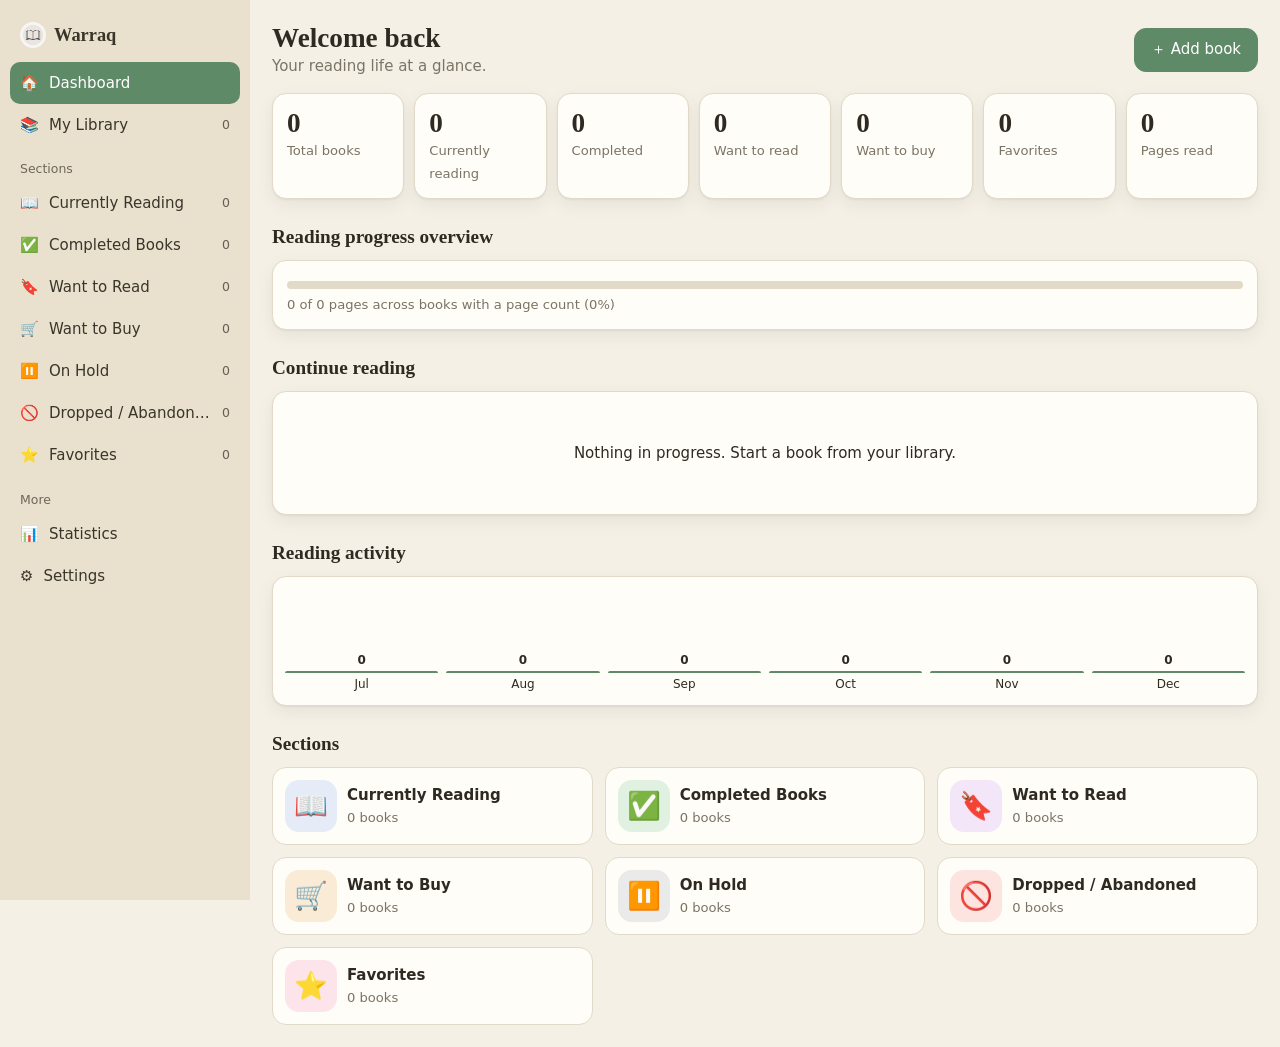
==== app/index.html @ 3174e1f3 "Publish Warraq (ورّاق): add branded app, logo, Pages entry point and README" ====
<!DOCTYPE html>
<!--
  Warraq (ورّاق) — your personal novel & book library.
  Single-file app: no dependencies, no build step, all data stays in your browser.
  Source and live site: https://github.com/Elhendawy-1/-Warraq
-->
<html lang="en" data-theme="neutral">
<head>
<meta charset="utf-8">
<meta name="viewport" content="width=device-width,initial-scale=1">
<meta name="description" content="Warraq (ورّاق) — a personal novel and book library: track reading progress, organize custom collections, and keep your reading goals organized. Bilingual Arabic and English. All data stays in your browser.">
<link rel="icon" type="image/jpeg" href="../assets/logo.jpg">
<title>Warraq (ورّاق)</title>
<style>
:root,[data-theme=neutral]{--bg:#f4f0e6;--card:#fffdf8;--tx:#2e2a22;--mut:#7b7466;--ac:#5f8a68;--on:#fff;--bd:#e2dac8;--sb:#e9e1cd;--sbt:#3a352b;--ft:Georgia,"Times New Roman",serif}
[data-theme=elegant]{--bg:#fbeff0;--card:#fffaf8;--tx:#47323f;--mut:#9a7a8e;--ac:#b8588a;--on:#fff;--bd:#f0d6e0;--sb:linear-gradient(180deg,#f6d9e6,#e4d8f5);--sbt:#4a3347;--ft:"Palatino Linotype",Palatino,Georgia,serif}
[data-theme=modern]{--bg:#e8ecf2;--card:#fff;--tx:#1d2433;--mut:#667085;--ac:#1f3a64;--on:#fff;--bd:#d5dbe6;--sb:#14213a;--sbt:#e6ebf5;--ft:"Segoe UI",Helvetica,Arial,sans-serif}
[data-theme=dark]{--bg:#12141a;--card:#1b1e27;--tx:#e8e6e1;--mut:#9a98a3;--ac:#8fb7ff;--on:#10131a;--bd:#2c303c;--sb:#0c0e13;--sbt:#d9d7d2;--ft:Georgia,serif}
*{box-sizing:border-box}html,body{margin:0}
body{font:15px/1.5 system-ui,-apple-system,"Segoe UI",sans-serif;background:var(--bg);color:var(--tx);overflow-x:hidden}
h1,h2,h3{font-family:var(--ft);margin:0;line-height:1.2}h1{font-size:1.7rem}h2{font-size:1.2rem;margin:26px 0 12px}h3{font-size:1rem}
p{margin:0}.mut{color:var(--mut)}.sm{font-size:.82rem}
button,input,select,textarea{font:inherit;color:inherit}
:focus-visible{outline:3px solid var(--ac);outline-offset:2px}
#app{display:flex;min-height:100vh}
aside{width:250px;flex:none;background:var(--sb);color:var(--sbt);position:sticky;top:0;height:100vh;overflow:auto;padding:16px 10px}
.brand{font:700 1.15rem var(--ft);padding:6px 10px 14px;display:flex;align-items:center;gap:8px}
.brand img{width:26px;height:26px;border-radius:50%;flex:none;object-fit:cover}
.nv{display:flex;align-items:center;gap:10px;width:100%;border:0;background:none;color:inherit;padding:9px 10px;border-radius:10px;cursor:pointer;text-align:start;min-height:42px}
.nv:hover{background:#ffffff30}.nv[aria-current=page]{background:var(--ac);color:var(--on)}
.nv span:nth-child(2){flex:1;overflow:hidden;text-overflow:ellipsis;white-space:nowrap}.nv em{font-style:normal;font-size:.78rem;opacity:.75}
.sh{font-size:.78rem;opacity:.7;padding:14px 10px 4px}
main{flex:1;min-width:0;padding:22px;max-width:1180px;margin:0 auto}
.top{display:none}#bd{display:none}
.hd{display:flex;align-items:center;gap:14px;margin-bottom:16px;flex-wrap:wrap}.hd>div{flex:1;min-width:160px}
.big{font-size:1.7rem;width:52px;height:52px;border-radius:14px;display:grid;place-items:center}
.btn{border:1px solid var(--bd);background:var(--card);padding:8px 14px;border-radius:10px;cursor:pointer;min-height:40px}
.btn:hover{border-color:var(--ac)}.btn.pri{background:var(--ac);color:var(--on);border-color:var(--ac)}.btn.dng{color:#c0392b;border-color:#c0392b66}
.card{background:var(--card);border:1px solid var(--bd);border-radius:14px;box-shadow:0 2px 8px #0000000f}
.stats{display:grid;grid-template-columns:repeat(auto-fit,minmax(130px,1fr));gap:10px}
.stat{padding:14px}.stat b{display:block;font:700 1.7rem var(--ft)}
.tb{display:flex;gap:8px;flex-wrap:wrap;margin-bottom:16px;align-items:center}
.tb input[type=search]{flex:1;min-width:180px}
input:not([type=checkbox]):not([type=color]),select,textarea{width:100%;background:var(--card);border:1px solid var(--bd);border-radius:10px;padding:9px 11px;min-height:40px}
.tb select{width:auto}.chk{display:flex;gap:6px;align-items:center}
.seg{display:flex}.seg button{border:1px solid var(--bd);background:var(--card);padding:8px 12px;cursor:pointer;min-height:40px}.seg button:first-child{border-start-start-radius:10px;border-end-start-radius:10px}.seg button:last-child{border-start-end-radius:10px;border-end-end-radius:10px}.seg [aria-pressed=true]{background:var(--ac);color:var(--on)}
.grid{display:grid;grid-template-columns:repeat(auto-fill,minmax(150px,1fr));gap:14px}
.bk{cursor:pointer;overflow:hidden;display:block}.bk:hover{border-color:var(--ac)}
.cv{display:block;width:100%;aspect-ratio:2/3;object-fit:cover;background:var(--bd)}
.ph{background:linear-gradient(135deg,hsl(var(--h),42%,42%),hsl(calc(var(--h) + 40),48%,30%));color:#fff;display:grid;place-items:center;padding:10px;text-align:center;font:600 .85rem var(--ft);overflow:hidden}
.bi{padding:10px}.bi h3{font-size:.95rem}.st{color:#e0a800;letter-spacing:1px}.ex{display:none}
.bar{height:8px;border-radius:6px;background:var(--bd);margin:6px 0;overflow:hidden}.bar i{display:block;height:100%;background:var(--ac);border-radius:6px;transition:width .4s}
.dot{display:inline-block;width:9px;height:9px;border-radius:50%;margin-inline-end:5px}
.list{display:flex;flex-direction:column;gap:10px}.list .bk{display:flex}.list .cv{width:70px;flex:none;aspect-ratio:2/3}.list .bi{flex:1;min-width:0}.list .ex{display:block}
.row2{display:grid;grid-template-columns:repeat(auto-fill,minmax(270px,1fr));gap:12px}
.cr{display:flex;gap:12px;padding:10px}.cr .cv{width:64px;flex:none;border-radius:8px}.cr>div{flex:1;min-width:0}
.sc{padding:12px;display:flex;gap:10px;align-items:center;cursor:pointer;border:1px solid var(--bd);background:var(--card);border-radius:14px;width:100%;text-align:start}
.bars{display:flex;gap:8px;align-items:flex-end;height:130px;padding:12px}.bars>div{flex:1;display:flex;flex-direction:column;justify-content:flex-end;align-items:center;height:100%;font-size:.75rem;gap:2px}.bars i{display:block;width:100%;background:var(--ac);border-radius:6px 6px 0 0;min-height:2px}
.hb{display:grid;grid-template-columns:110px 1fr 30px;gap:8px;align-items:center;margin:6px 0;font-size:.85rem}
.empty{text-align:center;padding:50px 16px}.empty h2{margin-top:0}.empty .btn{margin-top:14px}
.row{display:flex;align-items:center;gap:6px;padding:8px 10px;border-bottom:1px solid var(--bd);flex-wrap:wrap}.row .grow{flex:1;min-width:140px}
.row .btn{padding:4px 10px;min-height:36px}
.tag{font-size:.72rem;background:var(--ac);color:var(--on);border-radius:8px;padding:1px 7px}
.themes{display:grid;grid-template-columns:repeat(auto-fit,minmax(130px,1fr));gap:10px}.themes .btn[aria-pressed=true]{background:var(--ac);color:var(--on)}
dialog{border:0;border-radius:18px;padding:0;width:min(680px,calc(100vw - 16px));max-height:calc(100dvh - 16px);background:var(--card);color:var(--tx);box-shadow:0 12px 50px #0006}
dialog::backdrop{background:#0008}.db{padding:18px;overflow:auto;max-height:calc(100dvh - 16px)}
.fg{display:grid;grid-template-columns:repeat(auto-fit,minmax(190px,1fr));gap:10px;margin:10px 0}.fg label,.wide{display:flex;flex-direction:column;gap:3px;font-size:.85rem}.wide{grid-column:1/-1}
details{border:1px solid var(--bd);border-radius:12px;padding:8px 12px;margin:8px 0}summary{cursor:pointer;font-weight:600;min-height:32px}
.acts{display:flex;gap:8px;flex-wrap:wrap;margin-top:14px;justify-content:flex-end}
.det{display:flex;gap:16px;flex-wrap:wrap}.det .cv{width:150px;border-radius:10px;flex:none}.det>div{flex:1;min-width:200px}
.dl{display:grid;grid-template-columns:auto 1fr;gap:3px 12px;font-size:.88rem;margin:10px 0}.dl dt{color:var(--mut)}.dl dd{margin:0}
.ic2{display:flex;flex-wrap:wrap;gap:4px}.ic2 button{font-size:1.2rem;width:42px;height:42px;border:1px solid var(--bd);background:var(--card);border-radius:10px;cursor:pointer}.ic2 [aria-pressed=true]{outline:3px solid var(--ac)}
#toast{position:fixed;bottom:16px;left:50%;transform:translateX(-50%);z-index:99;display:flex;flex-direction:column;gap:6px;align-items:center;width:max-content;max-width:92vw}
#toast div{background:var(--tx);color:var(--bg);padding:10px 16px;border-radius:12px;box-shadow:0 4px 16px #0004}

:root{--r:14px;--h:44px;--bd2:color-mix(in srgb,var(--tx) 30%,var(--bd));--ring:0 0 0 3px color-mix(in srgb,var(--ac) 28%,transparent);--sh:0 1px 2px #0000000d,0 6px 18px #0000000f}
.card{border-radius:var(--r);box-shadow:var(--sh)}
.btn{min-height:var(--h);border-radius:12px;padding:8px 16px;transition:background .15s,border-color .15s,box-shadow .15s;display:inline-flex;align-items:center;justify-content:center;gap:8px}
.btn:hover{background:color-mix(in srgb,var(--ac) 10%,var(--card))}.btn.pri:hover{background:var(--ac);filter:brightness(1.08)}.btn.ib{padding:0;width:var(--h);flex:none}
.i{width:18px;height:18px;flex:none}
input:not([type=checkbox]):not([type=color]):not([type=file]),select,textarea{min-height:var(--h);border-radius:12px;border:1px solid var(--bd2);padding:10px 14px;transition:border-color .15s,box-shadow .15s;color:var(--tx)}
input:hover:not([type=checkbox]),select:hover,textarea:hover{border-color:var(--ac)}
input:focus,select:focus,textarea:focus{outline:0;border-color:var(--ac);box-shadow:var(--ring)}
input:required:user-invalid{border-color:#c0392b}:disabled{opacity:.5;cursor:not-allowed}
select{appearance:none;padding-inline-end:40px;cursor:pointer;background:var(--card) url("data:image/svg+xml,%3Csvg xmlns='http://www.w3.org/2000/svg' viewBox='0 0 24 24' fill='none' stroke='%23888' stroke-width='2.4' stroke-linecap='round'%3E%3Cpath d='m6 9 6 6 6-6'/%3E%3C/svg%3E") no-repeat right 12px center/18px}
[dir=rtl] select{background-position:left 12px center}textarea{line-height:1.7;resize:vertical}
input[type=checkbox]{appearance:none;width:24px;height:24px;margin:0;flex:none;border:2px solid var(--bd2);border-radius:8px;background:var(--card) center/15px no-repeat;cursor:pointer;transition:background .15s,border-color .15s}
input[type=checkbox]:checked{background-color:var(--ac);border-color:var(--ac);background-image:url("data:image/svg+xml,%3Csvg xmlns='http://www.w3.org/2000/svg' viewBox='0 0 24 24' fill='none' stroke='%23fff' stroke-width='3.5' stroke-linecap='round' stroke-linejoin='round'%3E%3Cpath d='m5 12 5 5 9-10'/%3E%3C/svg%3E")}
[data-theme=dark] input[type=checkbox]:checked{background-image:url("data:image/svg+xml,%3Csvg xmlns='http://www.w3.org/2000/svg' viewBox='0 0 24 24' fill='none' stroke='%2310131a' stroke-width='3.5' stroke-linecap='round' stroke-linejoin='round'%3E%3Cpath d='m5 12 5 5 9-10'/%3E%3C/svg%3E")}
input[type=checkbox]:focus-visible{box-shadow:var(--ring);outline:0}
label:has(>input[type=checkbox]){flex-direction:row!important;align-items:center;gap:10px;min-height:var(--h);cursor:pointer;font-size:.95rem}
.bar2{display:flex;flex-wrap:wrap;gap:10px 12px;align-items:center;padding:12px;background:var(--card);border:1px solid var(--bd);border-radius:18px;box-shadow:var(--sh);margin-bottom:18px}
.srch{position:relative;flex:1 1 280px}.srch>.i{position:absolute;inset-inline-start:14px;top:50%;translate:0 -50%;color:var(--mut);pointer-events:none}
.srch input{padding-inline:44px 44px}.srch input::-webkit-search-cancel-button{display:none}
.clr{position:absolute;inset-inline-end:6px;top:50%;translate:0 -50%;width:36px;height:36px;border:0;border-radius:50%;background:none;color:var(--mut);cursor:pointer;display:grid;place-items:center}.clr:hover{background:var(--bd)}.clr[hidden]{display:none}
.grp{display:flex;gap:8px;flex-wrap:wrap;align-items:center}.grp select{width:auto;min-width:136px}
.chip{display:inline-flex;align-items:center;gap:6px;min-height:var(--h);padding:0 16px;border-radius:999px;border:1px solid var(--bd2);background:var(--card);cursor:pointer;transition:background .15s}
.chip[aria-pressed=true]{background:var(--ac);color:var(--on);border-color:var(--ac)}.chip[aria-pressed=true] svg{fill:currentColor}
.seg button{min-width:var(--h)}
.fh{display:flex;align-items:center;justify-content:space-between;gap:10px;margin-bottom:12px}
.fc{border:1px solid var(--bd);border-radius:16px;padding:14px;margin:10px 0;background:color-mix(in srgb,var(--bg) 40%,var(--card))}
details.fc{padding:0}details.fc>summary{display:flex;align-items:center;gap:10px;padding:10px 14px;min-height:var(--h);list-style:none}details.fc>summary::-webkit-details-marker{display:none}
details.fc>summary b{flex:1}details.fc>summary::after{content:"";width:9px;height:9px;border:solid var(--mut);border-width:0 2px 2px 0;rotate:45deg;transition:rotate .2s}details.fc[open]>summary::after{rotate:-135deg}
details.fc>.fg{padding:0 14px 14px;margin:0}.ci{display:grid;place-items:center;width:34px;height:34px;border-radius:10px;background:color-mix(in srgb,var(--ac) 14%,transparent);color:var(--ac);flex:none}
.big-in input{font:600 1.15rem var(--ft);min-height:52px}
.cvrow{display:flex;gap:14px;align-items:flex-start;flex-wrap:wrap}.cvp{position:relative;width:104px;aspect-ratio:2/3;border-radius:10px;background:var(--bd);display:grid;place-items:center;color:var(--mut);overflow:hidden;flex:none}
.cvp img{position:absolute;inset:0;width:100%;height:100%;object-fit:cover}.cvc{flex:1;min-width:210px;display:flex;flex-direction:column;gap:10px}
.vh{position:absolute;width:1px;height:1px;opacity:0;overflow:hidden}.drop{display:flex;flex-direction:column;align-items:center;gap:2px;padding:18px 12px;border:2px dashed var(--bd2);border-radius:14px;cursor:pointer;text-align:center;color:var(--mut);transition:border-color .15s,background .15s}
.drop:hover,.drop.on,.vh:focus-visible+.drop{border-color:var(--ac);background:color-mix(in srgb,var(--ac) 8%,transparent)}.vh:focus-visible+.drop{box-shadow:var(--ring)}.drop b{color:var(--tx)}
.acts.sticky{position:sticky;bottom:-18px;background:var(--card);padding:12px 0 4px;margin-top:8px}
.sgrid{display:grid;gap:16px;grid-template-columns:repeat(auto-fit,minmax(min(100%,420px),1fr));align-items:start}
.sc2{background:var(--card);border:1px solid var(--bd);border-radius:18px;box-shadow:var(--sh);padding:16px}.sc2 header{display:flex;gap:12px;align-items:center;margin-bottom:8px}.sc2 h2{margin:0;font-size:1.1rem}
.set{display:flex;align-items:center;justify-content:space-between;gap:12px;flex-wrap:wrap;padding:12px 0;border-top:1px solid var(--bd)}.set:first-of-type{border-top:0}.set .ctl select{min-width:180px}
.pills{display:flex;gap:8px;flex-wrap:wrap}.pill[aria-pressed=true]{background:var(--ac);color:var(--on);border-color:var(--ac)}.sw{width:14px;height:14px;border-radius:50%;border:2px solid #fff8;flex:none}
.danger{border:1px solid #c0392b55;border-radius:14px;padding:12px;margin-top:8px}.note{margin:4px 0}.big.mini{width:36px;height:36px;font-size:1.1rem}.sc2 .row{padding-inline:0}
dialog{border-radius:20px}.db{padding:18px 20px}
@media(max-width:767px){.grp{width:100%}.grp select{flex:1 1 130px}.set .ctl,.set .ctl select{width:100%}.bar2{padding:10px}}
html[lang=ar] body{font-family:"Segoe UI",Tahoma,"Noto Sans Arabic",Cairo,Tajawal,system-ui,sans-serif;line-height:1.75}
html[lang=ar][data-theme]{--ft:Tahoma,"Segoe UI","Noto Sans Arabic",Cairo,sans-serif}
h1,h2,h3,p,dd,.bi{overflow-wrap:anywhere}
@media(min-width:768px) and (max-width:1023px){aside{width:200px}main{padding:18px}}
@media(max-width:767px){
aside{position:fixed;z-index:30;inset-inline-start:0;top:0;width:280px;transform:translateX(-100%);transition:transform .25s}
[dir=rtl] aside{transform:translateX(100%)}.nv-open aside,[dir=rtl] .nv-open aside{transform:none}.nv-open #bd{display:block;position:fixed;inset:0;background:#0006;z-index:20}
.top{display:flex;align-items:center;gap:10px;position:sticky;top:0;z-index:10;background:var(--card);border-bottom:1px solid var(--bd);padding:8px 12px}.top b{flex:1;font-family:var(--ft)}
main{padding:14px}.grid{grid-template-columns:repeat(auto-fill,minmax(130px,1fr));gap:10px}h1{font-size:1.4rem}.hd .btn.pri{width:100%}}
.seg button{display:grid;place-items:center;padding:0}
@media(min-width:1280px){.bar2 .grp{border-inline-start:1px solid var(--bd);padding-inline-start:12px}}
.card.bk{transition:border-color .15s,box-shadow .15s}.card.bk:hover{box-shadow:0 2px 4px #0000000d,0 10px 24px #00000018}
@media(prefers-reduced-motion:reduce){*{transition:none!important}}
</style>
</head>
<body>
<div id="app">
<aside aria-label="Main navigation"><div class="brand">Warraq</div><nav id="nav"></nav></aside>
<div id="bd" data-act="menu"></div>
<div style="flex:1;min-width:0">
<div class="top"><button class="btn" data-act="menu" aria-label="Open menu">☰</button><b id="ttl">Warraq</b><button class="btn pri" data-act="add" aria-label="Add book">＋</button></div>
<main id="main"></main>
</div></div>
<dialog id="dlg" aria-label="Dialog"></dialog>
<dialog id="cfm" aria-label="Confirm"></dialog>
<input type="file" id="imp" accept="application/json,.json" hidden>
<div id="toast" role="status" aria-live="polite"></div>
<script>
"use strict";
/* ===== Localization (English / Arabic) ===== */
let LANG='en';
const AR={"Warraq": "ورّاق", "Main navigation": "القائمة الرئيسية", "Open menu": "فتح القائمة", "Add book": "إضافة كتاب", "Dashboard": "لوحة التحكم", "My Library": "مكتبتي", "Sections": "الأقسام", "More": "المزيد", "Statistics": "الإحصائيات", "Settings": "الإعدادات", "Welcome back": "مرحبًا بعودتك", "Your reading life at a glance.": "نظرة سريعة على رحلتك مع القراءة.", "＋ Add book": "＋ إضافة كتاب", "Total books": "إجمالي الكتب", "Currently reading": "أقرأ حاليًا", "Completed": "مكتملة", "Want to read": "أريد قراءتها", "Want to buy": "أريد شراءها", "Favorites": "المفضلة", "Pages read": "الصفحات المقروءة", "Reading progress overview": "نظرة عامة على تقدم القراءة", "{0} of {1} pages across books with a page count ({2}%)": "{0} من {1} صفحة في الكتب التي لها عدد صفحات ({2}%)", "Continue reading": "متابعة القراءة", "Page {0} of {1} · {2}%": "الصفحة {0} من {1} · {2}%", "Update progress": "تحديث التقدم", "Nothing in progress. Start a book from your library.": "لا توجد كتب قيد القراءة. ابدأ كتابًا من مكتبتك.", "Recently added": "أُضيفت مؤخرًا", "Recently completed": "اكتملت مؤخرًا", "Reading activity": "نشاط القراءة", "Books completed per month": "الكتب المكتملة شهريًا", "{0} books": "{0} كتاب", "Every book you own, want or love.": "كل كتاب تملكه أو تريده أو تحبه.", "Search title, author or genre": "ابحث بالعنوان أو المؤلف أو النوع", "Search books": "البحث عن الكتب", "All sections": "كل الأقسام", "Filter by section": "تصفية حسب القسم", "Any status": "أي حالة", "Filter by status": "تصفية حسب الحالة", "Sort by": "ترتيب حسب", "Newest added": "الأحدث إضافة", "A to Z": "أبجديًا", "Rating": "التقييم", "Progress": "التقدم", "View": "العرض", "Grid view": "عرض شبكي", "List view": "عرض قائمة", "No matching books": "لم يتم العثور على كتب", "Try a different search or clear the filters.": "جرّب بحثًا مختلفًا أو أزل عوامل التصفية.", "Your reading journey starts here.": "رحلتك مع القراءة تبدأ من هنا.", "Nothing in “{0}” yet.": "لا توجد كتب في «{0}» بعد.", "Your library is empty.": "مكتبتك فارغة.", "Add your first book.": "أضف أول كتاب لك.", "Unknown author": "مؤلف غير معروف", "{0} pages": "{0} صفحة", "Favorite": "مفضل", "Calculated live from your library.": "تُحسب مباشرة من بيانات مكتبتك.", "Average rating": "متوسط التقييم", "Total spent": "إجمالي الإنفاق", "Books completed, last 12 months": "الكتب المكتملة خلال آخر 12 شهرًا", "By status": "حسب الحالة", "By genre": "حسب النوع", "Add books to see genres.": "أضف كتبًا لعرض الأنواع.", "No genre": "بدون نوع", "Language": "اللغة", "Numbers": "الأرقام", "Western digits (1234)": "أرقام غربية (1234)", "Arabic-Indic digits (١٢٣٤)": "أرقام هندية (١٢٣٤)", "Theme": "المظهر", "Neutral": "محايد", "Elegant": "أنيق", "Modern": "عصري", "Dark mode": "الوضع الداكن", "Default section for new books": "القسم الافتراضي للكتب الجديدة", "Default": "افتراضي", "(hidden from menu)": "(مخفي من القائمة)", "Move {0} up": "نقل {0} للأعلى", "Move {0} down": "نقل {0} للأسفل", "Edit": "تعديل", "Delete": "حذف", "＋ New section": "＋ قسم جديد", "Backup and restore": "النسخ الاحتياطي والاستعادة", "Export library (JSON)": "تصدير المكتبة (JSON)", "Import backup": "استيراد نسخة احتياطية", "Erase everything": "مسح كل شيء", "storageNote": "<b>بياناتك محفوظة في هذا المتصفح فقط.</b> فتح هذا الملف في متصفح أو جهاز آخر سيبدأ بمكتبة فارغة، ولا تتم أي مزامنة تلقائية. لنقل مكتبتك، صدّر ملف نسخة احتياطية ثم استورده هناك.", "Edit book": "تعديل الكتاب", "Add a book": "إضافة كتاب", "Title *": "العنوان *", "Author": "المؤلف", "Genre": "النوع", "Section": "القسم", "Reading status": "حالة القراءة", "Description": "الوصف", "Cover image": "صورة الغلاف", "Image URL": "رابط الصورة", "Or upload a picture": "أو ارفع صورة", "Cover preview": "معاينة الغلاف", "Remove cover": "إزالة الغلاف", "Reading": "قيد القراءة", "Total pages": "إجمالي الصفحات", "Current page": "الصفحة الحالية", "Date started": "تاريخ البدء", "Date completed": "تاريخ الإكمال", "Personal rating": "التقييم الشخصي", "No rating": "بدون تقييم", "Publication": "النشر", "Publication year": "سنة النشر", "Publisher": "الناشر", "Purchase": "الشراء", "Purchase status": "حالة الشراء", "Price": "السعر", "Purchase date": "تاريخ الشراء", "Notes": "الملاحظات", "Personal notes": "ملاحظات شخصية", "Cancel": "إلغاء", "Save book": "حفظ الكتاب", "Save": "حفظ", "Not started": "لم تبدأ", "On hold": "مؤجلة", "Dropped": "متروكة", "Not purchased": "لم يُشترَ", "Purchased": "تم الشراء", "Gift": "هدية", "Borrowed": "مستعار", "Status": "الحالة", "Pages": "الصفحات", "Year": "السنة", "Added": "تاريخ الإضافة", "Started": "تاريخ البدء", "Move to section": "نقل إلى قسم", "♥ Favorited": "♥ في المفضلة", "♡ Add to favorites": "♡ أضف إلى المفضلة", "Update page": "تحديث الصفحة", "Mark completed": "تحديد كمكتمل", "Close": "إغلاق", "Edit section": "تعديل القسم", "New section": "قسم جديد", "Name *": "الاسم *", "Color": "اللون", "Icon": "الأيقونة", "Behavior": "السلوك", "Save section": "حفظ القسم", "Show in main menu": "إظهار في القائمة الرئيسية", "Default for new books": "افتراضي للكتب الجديدة", "Untitled": "بدون عنوان", "No special behavior": "بدون سلوك خاص", "Marks books as Reading": "يحوّل الكتب إلى «قيد القراءة»", "Marks books as Completed": "يحوّل الكتب إلى «مكتملة»", "Counts as Want to Read": "يُحتسب ضمن «أريد قراءتها»", "Counts as Want to Buy": "يُحتسب ضمن «أريد شراءها»", "Marks books as On hold": "يحوّل الكتب إلى «مؤجلة»", "Marks books as Dropped": "يحوّل الكتب إلى «متروكة»", "Backup downloaded": "تم تنزيل النسخة الاحتياطية", "Import failed: {0}": "فشل الاستيراد: {0}", "Not a valid library file": "ملف المكتبة غير صالح", "The file has no sections": "لا يحتوي الملف على أقسام", "this is not a valid library backup.": "هذا ليس ملف نسخة احتياطية صالحًا.", "Import library": "استيراد المكتبة", "This file has <b>{0} books</b> and <b>{1} sections</b>. Merge adds only what is missing from your library. Replace deletes your current library first.": "يحتوي هذا الملف على <b>{0} كتاب</b> و<b>{1} قسم</b>. الدمج يضيف فقط ما ليس موجودًا في مكتبتك، أما الاستبدال فيحذف مكتبتك الحالية أولًا.", "Merge": "دمج", "Replace": "استبدال", "Library imported": "تم استيراد المكتبة", "Storage is full or blocked. Export a backup now.": "مساحة التخزين ممتلئة أو محظورة. صدّر نسخة احتياطية الآن.", "Saved data could not be read. A copy was kept and a fresh library started.": "تعذّرت قراءة البيانات المحفوظة. تم الاحتفاظ بنسخة منها وبدء مكتبة جديدة.", "of {0} pages": "من {0} صفحة", "page number": "رقم الصفحة", "Marked as completed 🎉": "تم تحديد الكتاب كمكتمل 🎉", "Finished! Marked as completed 🎉": "أحسنت! تم إكمال الكتاب 🎉", "Delete book?": "حذف الكتاب؟", "“{0}” will be removed permanently.": "سيتم حذف «{0}» نهائيًا.", "Book deleted": "تم حذف الكتاب", "Keep at least one section": "يجب الإبقاء على قسم واحد على الأقل", "Delete section?": "حذف القسم؟", "“{0}” will be removed. {1}": "سيتم حذف «{0}». {1}", "{0} book(s) will move to your default section.": "سيتم نقل {0} كتاب إلى القسم الافتراضي.", "It has no books.": "لا يحتوي على كتب.", "Erase everything?": "مسح كل شيء؟", "All books and sections will be deleted. Export a backup first if unsure.": "سيتم حذف كل الكتب والأقسام. صدّر نسخة احتياطية أولًا إن لم تكن متأكدًا.", "Library erased": "تم مسح المكتبة", "Book saved": "تم حفظ الكتاب", "Section saved": "تم حفظ القسم", "Book moved": "تم نقل الكتاب", "Image too large (max 8 MB)": "الصورة كبيرة جدًا (الحد الأقصى 8 ميجابايت)", "Could not read that image": "تعذّرت قراءة هذه الصورة", "Please fill out this field.": "يرجى ملء هذا الحقل.", "Cover of {0}": "غلاف {0}", "No cover for {0}": "لا يوجد غلاف لـ {0}", "Reading progress {0}%": "تقدم القراءة {0}%", "{0} of 5 stars": "{0} من 5 نجوم", "Currently Reading": "أقرأ حاليًا", "Books you are reading right now": "الكتب التي تقرؤها الآن", "Completed Books": "الكتب المكتملة", "Finished reads": "قراءات انتهيت منها", "Want to Read": "أريد قراءتها", "Your reading wishlist": "قائمة رغباتك في القراءة", "Want to Buy": "أريد شراءها", "Books to get next": "كتب تنوي اقتناءها", "On Hold": "مؤجلة", "Paused for now": "متوقفة مؤقتًا", "Dropped / Abandoned": "متروكة / مهجورة", "Not for me": "لم تناسبني", "All-time favorites": "المفضلة على الإطلاق", "Optional": "اختياري", "Clear search": "مسح البحث", "Filters": "عوامل التصفية", "Discard changes?": "تجاهل التغييرات؟", "You have unsaved changes. Close without saving?": "لديك تغييرات غير محفوظة. هل تريد الإغلاق دون حفظ؟", "Discard": "تجاهل", "Keep editing": "متابعة التحرير", "Choose a cover image": "اختر صورة الغلاف", "or drag and drop it here": "أو اسحبها وأفلتها هنا", "Reading progress": "تقدم القراءة", "Purchase information": "معلومات الشراء", "Rating and notes": "التقييم والملاحظات", "Appearance": "المظهر العام", "Choose how the library looks.": "اختر شكل المكتبة.", "Choose the interface language.": "اختر لغة الواجهة.", "Library preferences": "تفضيلات المكتبة", "Defaults used when browsing and adding books.": "القيم الافتراضية عند التصفح وإضافة الكتب.", "Default view": "العرض الافتراضي", "Default sorting": "الترتيب الافتراضي", "Create, rename, reorder or delete your sections.": "أنشئ أقسامك أو أعد تسميتها أو رتّبها أو احذفها.", "Data management": "إدارة البيانات", "Back up your library or move it to another device.": "انسخ مكتبتك احتياطيًا أو انقلها إلى جهاز آخر.", "Danger zone": "منطقة الخطر", "Deletes every book and section from this browser.": "يحذف كل الكتب والأقسام من هذا المتصفح.", "About": "حول التطبيق", "Data format version {0}": "إصدار تنسيق البيانات {0}", "Digits used for numbers and dates.": "الأرقام المستخدمة في الأعداد والتواريخ.", "Your data stays in this browser.": "تبقى بياناتك في هذا المتصفح."};
const EN={"storageNote": "<b>Your data is stored only in this browser.</b> Opening this file in another browser or on another device starts an empty library; nothing syncs automatically. To move your library, export a backup file and import it there."};
function T(s,...a){return (LANG==='ar'?AR[s]:EN[s]??s)?.replace(/\{(\d)\}/g,(m,i)=>nf(a[i]))??s}
const loc=()=>S.prefs.digits==='ar'?'ar-EG':'ar-EG-u-nu-latn';
const nf=n=>LANG==='ar'&&typeof n==='number'?new Intl.NumberFormat(loc()).format(n):n;
const fd=d=>{if(!d||LANG!=='ar')return d;const x=new Date(d+'T00:00:00');return isNaN(x)?d:x.toLocaleDateString(loc(),{year:'numeric',month:'long',day:'numeric'})};
const tr=o=>new Proxy(o,{get:(a,k)=>typeof a[k]==='string'?T(a[k]):a[k]});
const sn=s=>s.dflt?T(s.name):s.name,sd=s=>s.dflt?T(s.desc):s.desc;
function applyStatic(){$('aside').setAttribute('aria-label',T('Main navigation'));$('.brand').innerHTML=`<img src="${LOGO}" alt="" onerror="this.remove()">${T('Warraq')}`;document.title=T('Warraq');
  $('.top button').setAttribute('aria-label',T('Open menu'));$('.top .pri').setAttribute('aria-label',T('Add book'))}

/* ===== Constants & helpers ===== */
const KEY='novelLibrary.v1',VER=1,LOGO='../assets/logo.jpg';
const THEMES=tr({neutral:'Neutral',elegant:'Elegant',modern:'Modern',dark:'Dark mode'});
const STAT=tr({unread:'Not started',reading:'Reading',completed:'Completed',hold:'On hold',dropped:'Dropped'});
const PUR=tr({no:'Not purchased',yes:'Purchased',gift:'Gift',borrowed:'Borrowed'});
const ROLES=tr({'':'No special behavior',reading:'Marks books as Reading',completed:'Marks books as Completed',toread:'Counts as Want to Read',tobuy:'Counts as Want to Buy',hold:'Marks books as On hold',dropped:'Marks books as Dropped'});
const ICONS=['📖','📚','✅','🔖','🛒','⏸️','🚫','⭐','🌙','🔥','🧙','💌','🎁','🔁','☀️','🕵️','🚀','🌸','🏆','🇪🇬'];
const BK={title:'',author:'',cover:'',desc:'',genre:'',section:'',status:'unread',pages:0,page:0,prev:0,year:'',publisher:'',isbn:'',lang:'',price:'',pdate:'',purchase:'no',rating:0,notes:'',fav:false,added:'',started:'',completed:''};
const $=(s,r=document)=>r.querySelector(s);
const uid=()=>Math.random().toString(36).slice(2,9)+Date.now().toString(36);
const esc=s=>String(s??'').replace(/[&<>"']/g,c=>({'&':'&amp;','<':'&lt;','>':'&gt;','"':'&quot;',"'":'&#39;'}[c]));
const today=()=>new Date().toISOString().slice(0,10);
const pct=b=>b.pages>0?Math.min(100,Math.round(b.page/b.pages*1000)/10):(b.status==='completed'?100:0);
const pagesRead=b=>b.status==='completed'?(b.pages||b.page):b.page;
const stars=n=>'★'.repeat(n)+'☆'.repeat(5-n);
const nz=s=>String(s||'').toLowerCase().normalize('NFKD').replace(/[\u0300-\u036f\u064B-\u065F\u0670\u0640]/g,'').replace(/[إأآٱ]/g,'ا').replace(/ى/g,'ي').replace(/ة/g,'ه');
const hue=t=>[...t].reduce((a,c)=>a+c.charCodeAt(0),0)%360;

/* ===== Storage service (versioned, validated) ===== */
function defaults(){
  const mk=(name,icon,color,role,desc)=>({id:uid(),name,icon,color,role,desc,nav:true,dflt:true});
  const s=[mk('Currently Reading','📖','#3b82f6','reading','Books you are reading right now'),mk('Completed Books','✅','#16a34a','completed','Finished reads'),mk('Want to Read','🔖','#a855f7','toread','Your reading wishlist'),mk('Want to Buy','🛒','#d97706','tobuy','Books to get next'),mk('On Hold','⏸️','#64748b','hold','Paused for now'),mk('Dropped / Abandoned','🚫','#ef4444','dropped','Not for me'),mk('Favorites','⭐','#ec4899','','All-time favorites')];
  return {v:VER,sections:s,books:[],prefs:{theme:'neutral',view:'grid',defSec:s[2].id,lang:'en',digits:'latn'}};
}
const DEF=Object.fromEntries(defaults().sections.map(s=>[s.name,s.desc]));
function normalize(d){
  if(!d||typeof d!=='object'||!Array.isArray(d.sections)||!Array.isArray(d.books))throw new Error(T('Not a valid library file'));
  const secs=d.sections.filter(s=>s&&typeof s==='object'&&s.id&&s.name).map(s=>({id:String(s.id),name:String(s.name).slice(0,60),desc:String(s.desc||'').slice(0,200),icon:String(s.icon||'📖').slice(0,8),color:/^#[0-9a-f]{6}$/i.test(s.color)?s.color:'#5f8a68',nav:s.nav!==false,role:ROLES[s.role]!==undefined?s.role:'',dflt:s.dflt!==undefined?!!s.dflt:DEF[s.name]===s.desc}));
  if(!secs.length)throw new Error(T('The file has no sections'));
  const ids=new Set(secs.map(s=>s.id)),p=d.prefs||{},defSec=ids.has(p.defSec)?p.defSec:secs[0].id;
  const books=d.books.filter(b=>b&&typeof b==='object'&&String(b.title||'').trim()).map(b=>{
    const o={...BK};
    for(const k in BK){const t=typeof BK[k],v=b[k];if(t==='string')o[k]=String(v??'');else if(t==='number')o[k]=Math.max(0,Number(v)||0);else o[k]=!!v}
    o.id=String(b.id||uid());if(!ids.has(o.section))o.section=defSec;if(!STAT[o.status])o.status='unread';if(!PUR[o.purchase])o.purchase='no';
    o.rating=Math.min(5,Math.round(o.rating));o.added=o.added||today();return o});
  return {v:VER,sections:secs,books,prefs:{theme:THEMES[p.theme]?p.theme:'neutral',view:p.view==='list'?'list':'grid',defSec,lang:p.lang==='ar'?'ar':'en',digits:p.digits==='ar'?'ar':'latn',sort:['added','az','rating','progress'].includes(p.sort)?p.sort:'added'}};
}
let recovered=false;
const Store={
  load(){try{const r=localStorage.getItem(KEY);if(!r)return defaults();return normalize(JSON.parse(r))}
    catch(e){recovered=true;try{localStorage.setItem(KEY+'.corrupt',localStorage.getItem(KEY)||'')}catch(_){}return defaults()}},
  save(){try{localStorage.setItem(KEY,JSON.stringify(S))}catch(e){toast(T('Storage is full or blocked. Export a backup now.'))}}
};
let S=Store.load();LANG=S.prefs.lang;
const UI={route:'dash',q:'',sec:'',st:'',fav:false,sort:S.prefs.sort||'added',open:null,dirty:false};

/* ===== Section service ===== */
const Sec={
  get:id=>S.sections.find(s=>s.id===id),
  count:id=>S.books.filter(b=>b.section===id).length,
  add(d){const s={id:uid(),name:T('New section'),desc:'',icon:'📖',color:'#5f8a68',nav:true,role:'',...d};S.sections.push(s);return s},
  remove(id){const rest=S.sections.filter(s=>s.id!==id);if(!rest.length)return false;
    if(S.prefs.defSec===id)S.prefs.defSec=rest[0].id;
    S.books.forEach(b=>{if(b.section===id)b.section=S.prefs.defSec});S.sections=rest;return true},
  shift(id,d){const i=S.sections.findIndex(s=>s.id===id),j=i+d;if(j<0||j>=S.sections.length)return;[S.sections[i],S.sections[j]]=[S.sections[j],S.sections[i]]}
};
const roleStatus={reading:'reading',completed:'completed',hold:'hold',dropped:'dropped'};

/* ===== Book service ===== */
const Bk={
  get:id=>S.books.find(b=>b.id===id),
  del(id){S.books=S.books.filter(b=>b.id!==id)},
  complete(b){if(b.status!=='completed'&&b.pages&&b.page<b.pages)b.prev=b.page;
    if(b.pages)b.page=b.pages;b.status='completed';b.completed=today();b.started=b.started||today()},
  move(id,sid){const b=Bk.get(id),s=Sec.get(sid);if(!b||!s)return;const was=b.status;b.section=sid;
    if(s.role==='completed')Bk.complete(b);
    else if(roleStatus[s.role]){b.status=roleStatus[s.role];
      if(was==='completed'){b.page=b.prev||0;b.completed=''}
      if(s.role==='reading')b.started=b.started||today()}},
  finish(b){Bk.complete(b);const t=S.sections.find(s=>s.role==='completed');if(t)b.section=t.id},
  setPage(b,p){b.page=Math.max(0,Math.min(b.pages||1e6,p));
    if(b.pages&&b.page>=b.pages){Bk.finish(b);return true}
    if(b.page>0&&b.status==='unread'){b.status='reading';b.started=b.started||today()}return false}
};

/* ===== UI utilities ===== */
function toast(m){const t=document.createElement('div');t.textContent=m;$('#toast').append(t);setTimeout(()=>t.remove(),3200)}
function ask({title,msg,btns,input}){
  return new Promise(res=>{const c=$('#cfm');
    c.innerHTML=`<form method="dialog" class="db"><h2 style="margin-top:0">${esc(title)}</h2><p class="mut">${msg}</p>${input?`<input id="cin" type="${input.type||'text'}" value="${esc(input.value??'')}" min="${input.min??''}" max="${input.max??''}" aria-label="${esc(title)}" style="margin-top:10px">`:''}<div class="acts">${btns.map(([v,t,c2])=>`<button class="btn ${c2||''}" value="${v}">${esc(t)}</button>`).join('')}</div></form>`;
    c.onclose=()=>res({btn:c.returnValue||'x',val:$('#cin',c)?.value});c.returnValue='';c.showModal()})}
const confirmDel=(title,msg)=>ask({title,msg,btns:[['ok',T('Delete'),'dng'],['x',T('Cancel')]]}).then(r=>r.btn==='ok');
const dlg=$('#dlg');
function openDlg(h){dlg.innerHTML=`<div class="db">${h}</div>`;if(!dlg.open)dlg.showModal()}
dlg.addEventListener('close',()=>{UI.open=null;UI.dirty=false});
dlg.addEventListener('click',e=>{if(e.target===dlg)closeForm()});
function commit(){Store.save();render();if(UI.open&&dlg.open){Bk.get(UI.open)?showBook(UI.open):dlg.close()}}

/* ===== Rendering: shared pieces ===== */
const ph=b=>`<div class="cv ph" style="--h:${hue(b.title)}" role="img" aria-label="${T('No cover for {0}',esc(b.title))}"><span>${esc(b.title)}</span></div>`;
const coverH=b=>b.cover?`<img class="cv" src="${esc(b.cover)}" data-id="${b.id}" alt="${T('Cover of {0}',esc(b.title))}" loading="lazy">`:ph(b);
document.addEventListener('error',e=>{const i=e.target;if(i.tagName!=='IMG')return;
  if(i.dataset.id&&Bk.get(i.dataset.id))i.outerHTML=ph(Bk.get(i.dataset.id));else if(i.id==='pv')i.hidden=true},true);
const progBar=(b,p)=>`<div class="bar" role="progressbar" aria-valuenow="${p}" aria-valuemin="0" aria-valuemax="100" aria-label="${T('Reading progress {0}%',p)}"><i style="width:${p}%"></i></div>`;
function card(b){
  const s=Sec.get(b.section),p=pct(b),show=b.pages>0&&(b.status==='reading'||p>0);
  return `<div class="card bk" role="button" tabindex="0" data-act="open" data-id="${b.id}">${coverH(b)}<div class="bi"><h3 dir="auto">${esc(b.title)}${b.fav?` <span title="${T('Favorite')}" aria-label="${T('Favorite')}">♥</span>`:''}</h3><p dir="auto" class="mut sm">${esc(b.author||T('Unknown author'))}</p>${b.rating?`<p class="st" aria-label="${T('{0} of 5 stars',b.rating)}">${stars(b.rating)}</p>`:''}${show?progBar(b,p):''}<p class="mut sm">${s?`<span class="dot" style="background:${s.color}"></span>${esc(sn(s))}`:''} · ${STAT[b.status]}${show?` · ${nf(p)}%`:''}</p><p class="ex mut sm">${esc([b.genre,b.pages?T('{0} pages',b.pages):''].filter(Boolean).join(' · '))}</p></div></div>`}
const bars=a=>{const m=Math.max(1,...a.map(x=>x[1]));return `<div class="bars card" role="img" aria-label="${T('Books completed per month')}">${a.map(([l,v])=>`<div><b>${nf(v)}</b><i style="height:${v/m*80}%"></i><span>${l}</span></div>`).join('')}</div>`};
function months(n){const a=[],d=new Date();d.setDate(1);for(let i=n-1;i>=0;i--){const x=new Date(d.getFullYear(),d.getMonth()-i,1),k=x.getFullYear()+'-'+String(x.getMonth()+1).padStart(2,'0');
  a.push([x.toLocaleString(LANG==='ar'?loc():undefined,{month:'short'}),S.books.filter(b=>b.status==='completed'&&b.completed.slice(0,7)===k).length])}return a}
const strip=(a,t)=>a.length?`<h2>${t}</h2><div class="grid">${a.map(card).join('')}</div>`:'';

/* ===== Views ===== */
function renderNav(){
  const it=(r,i,t,c,col)=>`<button class="nv" data-act="go" data-r="${r}" ${UI.route===r?'aria-current="page"':''}><span aria-hidden="true">${i}</span><span dir="auto">${esc(t)}</span>${c!=null?`<em>${nf(c)}</em>`:''}</button>`;
  $('#nav').innerHTML=it('dash','🏠',T('Dashboard'))+it('lib','📚',T('My Library'),S.books.length)+`<div class="sh">${T('Sections')}</div>`+S.sections.filter(s=>s.nav).map(s=>it('sec:'+s.id,s.icon,sn(s),Sec.count(s.id))).join('')+`<div class="sh">${T('More')}</div>`+it('stats','📊',T('Statistics'))+it('set','⚙️',T('Settings'))}
function dash(){
  const B=S.books,rd=B.filter(b=>b.status==='reading'),done=B.filter(b=>b.status==='completed');
  const role=r=>B.filter(b=>Sec.get(b.section)?.role===r).length,pr=B.reduce((a,b)=>a+pagesRead(b),0),tp=B.reduce((a,b)=>a+(b.pages||0),0),op=tp?Math.min(100,Math.round(pr/tp*100)):0;
  const st=[[T('Total books'),B.length],[T('Currently reading'),rd.length],[T('Completed'),done.length],[T('Want to read'),role('toread')],[T('Want to buy'),role('tobuy')],[T('Favorites'),B.filter(b=>b.fav).length],[T('Pages read'),pr]];
  return `<div class="hd"><div><h1>${T('Welcome back')}</h1><p class="mut">${T('Your reading life at a glance.')}</p></div><button class="btn pri" data-act="add">${T('＋ Add book')}</button></div>
  <div class="stats">${st.map(([l,v])=>`<div class="card stat"><b>${nf(v)}</b><span class="mut sm">${l}</span></div>`).join('')}</div>
  <h2>${T('Reading progress overview')}</h2><div class="card" style="padding:14px">${progBar({},op)}<p class="sm mut">${T('{0} of {1} pages across books with a page count ({2}%)',pr,tp,op)}</p></div>
  <h2>${T('Continue reading')}</h2>${rd.length?`<div class="row2">${rd.map(b=>{const p=pct(b);return `<div class="card cr"><div style="flex:none;width:64px" data-act="open" data-id="${b.id}">${coverH(b)}</div><div><h3 dir="auto">${esc(b.title)}</h3><p dir="auto" class="mut sm">${esc(b.author)}</p>${progBar(b,p)}<p class="sm">${T('Page {0} of {1} · {2}%',b.page,b.pages||'?',p)}</p><button class="btn" style="margin-top:6px" data-act="page" data-id="${b.id}">${T('Update progress')}</button></div></div>`}).join('')}</div>`:`<div class="card empty"><p>${T('Nothing in progress. Start a book from your library.')}</p></div>`}
  ${strip(B.slice(-6).reverse(),T('Recently added'))}${strip([...done].sort((a,b)=>b.completed.localeCompare(a.completed)).slice(0,6),T('Recently completed'))}
  <h2>${T('Reading activity')}</h2>${bars(months(6))}
  <h2>${T('Sections')}</h2><div class="row2">${S.sections.map(s=>`<button class="sc" data-act="go" data-r="sec:${s.id}"><span class="big" style="background:${s.color}22;color:${s.color}">${s.icon}</span><span><b dir="auto">${esc(sn(s))}</b><br><span class="mut sm">${T('{0} books',Sec.count(s.id))}</span></span></button>`).join('')}</div>`}
function lib(sid){
  const s=sid&&Sec.get(sid),o=(v,t,sel)=>`<option value="${v}" ${sel?'selected':''}>${esc(t)}</option>`;
  return `<div class="hd">${s?`<span class="big" style="background:${s.color}22;color:${s.color}">${s.icon}</span>`:''}<div><h1 dir="auto">${s?esc(sn(s)):T('My Library')}</h1><p class="mut">${s?esc(sd(s)):T('Every book you own, want or love.')}</p></div><button class="btn pri" data-act="add" data-sec="${sid||''}">${T('＋ Add book')}</button></div>
  <div class="bar2" role="search"><div class="srch">${ico(IC.search)}<input id="q" type="search" dir="auto" placeholder="${T('Search title, author or genre')}" aria-label="${T('Search books')}" value="${esc(UI.q)}"><button type="button" class="clr" data-act="clrq" aria-label="${T('Clear search')}" ${UI.q?'':'hidden'}>${ico(IC.x)}</button></div>
  <div class="grp" role="group" aria-label="${T('Filters')}">${sid?'':`<select data-f="sec" aria-label="${T('Filter by section')}">${o('',T('All sections'))}${S.sections.map(x=>o(x.id,sn(x),UI.sec===x.id)).join('')}</select>`}
  <select data-f="st" aria-label="${T('Filter by status')}">${o('',T('Any status'))}${Object.entries(STAT).map(([k,v])=>o(k,v,UI.st===k)).join('')}</select>
  <button type="button" class="chip" data-act="favf" aria-pressed="${UI.fav}">${ico(IC.heart)}${T('Favorites')}</button></div>
  <div class="grp"><select data-f="sort" aria-label="${T('Sort by')}">${SORTS().map(([k,v])=>o(k,v,UI.sort===k)).join('')}</select>
  <div class="seg" role="group" aria-label="${T('View')}"><button data-act="view" data-v="grid" aria-pressed="${S.prefs.view==='grid'}" aria-label="${T('Grid view')}">${ico(IC.grid)}</button><button data-act="view" data-v="list" aria-pressed="${S.prefs.view==='list'}" aria-label="${T('List view')}">${ico(IC.list)}</button></div></div></div>
  <div id="res" aria-live="polite">${results()}</div>`}
function results(){
  const sid=UI.route.startsWith('sec:')?UI.route.slice(4):'',q=nz(UI.q.trim());
  let a=[...S.books].reverse();
  const total=sid?a.filter(b=>b.section===sid).length:a.length;
  if(sid)a=a.filter(b=>b.section===sid);else if(UI.sec)a=a.filter(b=>b.section===UI.sec);
  if(q)a=a.filter(b=>[b.title,b.author,b.genre].some(x=>nz(x).includes(q)));
  if(UI.st)a=a.filter(b=>b.status===UI.st);if(UI.fav)a=a.filter(b=>b.fav);
  if(UI.sort==='az')a.sort((x,y)=>x.title.localeCompare(y.title));
  else if(UI.sort==='rating')a.sort((x,y)=>y.rating-x.rating);else if(UI.sort==='progress')a.sort((x,y)=>pct(y)-pct(x));
  if(!a.length){const s=sid&&Sec.get(sid);
    return total||(!sid&&S.books.length)?`<div class="card empty"><h2>${T('No matching books')}</h2><p class="mut">${T('Try a different search or clear the filters.')}</p></div>`
    :`<div class="card empty"><h2>${T('Your reading journey starts here.')}</h2><p class="mut">${s?T('Nothing in “{0}” yet.',esc(sn(s))):T('Your library is empty.')} ${T('Add your first book.')}</p><button class="btn pri" data-act="add" data-sec="${sid}">${T('＋ Add book')}</button></div>`}
  return `<div class="${S.prefs.view==='list'?'list':'grid'}">${a.map(card).join('')}</div>`}
function stats(){
  const B=S.books,done=B.filter(b=>b.status==='completed'),rated=B.filter(b=>b.rating),g={};
  B.forEach(b=>{const k=b.genre.trim()||T('No genre');g[k]=(g[k]||0)+1});const gs=Object.entries(g).sort((a,b)=>b[1]-a[1]).slice(0,8),gm=gs[0]?gs[0][1]:1;
  const spent=B.reduce((a,b)=>a+(parseFloat(b.price)||0),0);
  const st=[[T('Total books'),B.length],[T('Completed'),done.length],[T('Pages read'),B.reduce((a,b)=>a+pagesRead(b),0)],[T('Average rating'),rated.length?(rated.reduce((a,b)=>a+b.rating,0)/rated.length).toFixed(1):'–'],[T('Total spent'),spent||'–']];
  return `<div class="hd"><div><h1>${T('Statistics')}</h1><p class="mut">${T('Calculated live from your library.')}</p></div></div>
  <div class="stats">${st.map(([l,v])=>`<div class="card stat"><b>${nf(v)}</b><span class="mut sm">${l}</span></div>`).join('')}</div>
  <h2>${T('Books completed, last 12 months')}</h2>${bars(months(12))}
  <h2>${T('By status')}</h2><div class="card" style="padding:12px">${Object.entries(STAT).map(([k,v])=>{const n=B.filter(b=>b.status===k).length;return `<div class="hb"><span>${v}</span>${progBar({},B.length?Math.round(n/B.length*100):0)}<b>${nf(n)}</b></div>`}).join('')}</div>
  <h2>${T('By genre')}</h2><div class="card" style="padding:12px">${gs.length?gs.map(([k,n])=>`<div class="hb"><span>${esc(k)}</span>${progBar({},Math.round(n/gm*100))}<b>${nf(n)}</b></div>`).join(''):`<p class="mut">${T('Add books to see genres.')}</p>`}</div>`}
function settings(){
  const sw={neutral:'#5f8a68',elegant:'#b8588a',modern:'#1f3a64',dark:'#8fb7ff'};
  const set=(l,d,c)=>`<div class="set"><div><b>${T(l)}</b>${d?`<p class="mut sm">${T(d)}</p>`:''}</div><div class="ctl">${c}</div></div>`;
  const card=(ic,ti,ds,body)=>`<section class="sc2"><header><span class="ci">${ic}</span><div><h2>${T(ti)}</h2><p class="mut sm">${T(ds)}</p></div></header>${body}</section>`;
  const pill=(act,at,val,on,label,lg)=>`<button type="button" class="btn pill" data-act="${act}" data-${at}="${val}" aria-pressed="${on}" ${lg?`lang="${lg}"`:''}>${label}</button>`;
  const sel=(f,val,opts)=>`<select data-f="${f}" aria-label="${T(f==='defSec'?'Default section for new books':'Default sorting')}">${opts.map(([k,t])=>`<option value="${k}" ${val===k?'selected':''}>${esc(t)}</option>`).join('')}</select>`;
  return `<div class="hd"><div><h1>${T('Settings')}</h1></div></div><div class="sgrid">
  ${card('🎨','Appearance','Choose how the library looks.',set('Theme','',`<div class="pills">${Object.entries(THEMES).map(([k,v])=>`<button type="button" class="btn pill" data-act="theme" data-t="${k}" aria-pressed="${S.prefs.theme===k}"><i class="sw" style="background:${sw[k]}"></i>${esc(v)}</button>`).join('')}</div>`))}
  ${card('🌐','Language','Choose the interface language.',set('Language','',`<div class="pills">${pill('lang','l','ar',S.prefs.lang==='ar','العربية','ar')}${pill('lang','l','en',S.prefs.lang==='en','English','en')}</div>`)+(S.prefs.lang==='ar'?set('Numbers','Digits used for numbers and dates.',`<div class="pills">${pill('digits','d','latn',S.prefs.digits!=='ar',T('Western digits (1234)'))}${pill('digits','d','ar',S.prefs.digits==='ar',T('Arabic-Indic digits (١٢٣٤)'))}</div>`):''))}
  ${card('📚','Library preferences','Defaults used when browsing and adding books.',set('Default section for new books','',sel('defSec',S.prefs.defSec,S.sections.map(s=>[s.id,s.icon+' '+sn(s)])))+set('Default view','',`<div class="pills">${pill('view','v','grid',S.prefs.view==='grid',T('Grid view'))}${pill('view','v','list',S.prefs.view==='list',T('List view'))}</div>`)+set('Default sorting','',sel('defSort',S.prefs.sort,SORTS())))}
  ${card('🗂️','Sections','Create, rename, reorder or delete your sections.',S.sections.map((s,i)=>`<div class="row"><span class="big mini" style="background:${s.color}22;color:${s.color}">${s.icon}</span><div class="grow"><b dir="auto">${esc(sn(s))}</b> ${S.prefs.defSec===s.id?`<span class="tag">${T('Default')}</span>`:''}${s.nav?'':` <span class="mut sm">${T('(hidden from menu)')}</span>`}<br><span class="mut sm">${T('{0} books',Sec.count(s.id))}</span></div><button class="btn" data-act="sup" data-id="${s.id}" aria-label="${T('Move {0} up',esc(sn(s)))}" ${i?'':'disabled'}>▲</button><button class="btn" data-act="sdn" data-id="${s.id}" aria-label="${T('Move {0} down',esc(sn(s)))}" ${i<S.sections.length-1?'':'disabled'}>▼</button><button class="btn" data-act="sedit" data-id="${s.id}">${T('Edit')}</button><button class="btn dng" data-act="sdel" data-id="${s.id}">${T('Delete')}</button></div>`).join('')+`<div class="set"><button class="btn pri" data-act="sedit">${T('＋ New section')}</button></div>`)}
  ${card('💾','Data management','Back up your library or move it to another device.',`<p class="sm note">${T('storageNote')}</p><div class="set"><div class="pills"><button class="btn pri" data-act="export">${T('Export library (JSON)')}</button><button class="btn" data-act="import">${T('Import backup')}</button></div></div><div class="set danger"><div><b>${T('Danger zone')}</b><p class="mut sm">${T('Deletes every book and section from this browser.')}</p></div><button class="btn dng" data-act="reset">${T('Erase everything')}</button></div>`)}
  ${card('ℹ️','About','Your data stays in this browser.',`<div class="set"><div><b>${T('Warraq')}</b><p class="mut sm">${T('Data format version {0}',VER)}</p></div></div>`)}</div>`}
function render(){
  LANG=S.prefs.lang;const H=document.documentElement;H.dataset.theme=S.prefs.theme;H.lang=LANG;H.dir=LANG==='ar'?'rtl':'ltr';applyStatic();renderNav();
  const r=UI.route;let h,t=T('Warraq');
  if(r.startsWith('sec:')&&Sec.get(r.slice(4))){h=lib(r.slice(4));t=sn(Sec.get(r.slice(4)))}
  else if(r==='lib'){h=lib();t=T('My Library')}else if(r==='stats'){h=stats();t=T('Statistics')}else if(r==='set'){h=settings();t=T('Settings')}
  else{UI.route='dash';h=dash();t=T('Dashboard');renderNav()}
  $('#main').innerHTML=h;$('#ttl').textContent=t}

/* ===== Book forms & details ===== */
function bookDlg(b,secId){
  UI.dirty=false;
  const v=b||{...BK,section:secId&&Sec.get(secId)?secId:S.prefs.defSec};
  const fld=(k,l,t='text',x='')=>`<label>${T(l)}<input name="${k}" type="${t}" dir="${t==='text'?'auto':'ltr'}" value="${esc(v[k]||'')}" ${x}></label>`;
  const sel=(k,l,o)=>`<label>${T(l)}<select name="${k}">${o.map(([a,x])=>`<option value="${a}" ${String(v[k])===String(a)?'selected':''}>${esc(x)}</option>`).join('')}</select></label>`;
  const card=(ic,ti,open,body)=>`<details class="fc" ${open?'open':''}><summary><span class="ci">${ico(ic)}</span><b>${T(ti)}</b><span class="mut sm">${T('Optional')}</span></summary><div class="fg">${body}</div></details>`;
  const p=pct(v);
  openDlg(`<form id="bf"><div class="fh"><h2>${T(b?'Edit book':'Add a book')}</h2><button type="button" class="btn ib" data-act="close" aria-label="${T('Close')}">${ico(IC.x)}</button></div><input type="hidden" name="id" value="${b?b.id:''}">
  <section class="fc"><div class="fg"><label class="wide big-in">${T('Title *')}<input name="title" required dir="auto" placeholder="${T('e.g. Dune')}" value="${esc(v.title)}" autofocus></label>
  ${sel('section','Section',S.sections.map(s=>[s.id,s.icon+' '+sn(s)]))}${sel('status','Reading status',Object.entries(STAT))}${fld('author','Author')}${fld('genre','Genre')}
  <label class="wide">${T('Description')}<textarea dir="auto" name="desc" rows="3">${esc(v.desc)}</textarea></label></div></section>
  ${card(IC.upload,'Cover image',!!v.cover,`<div class="wide cvrow"><div class="cvp">${ico(IC.upload)}<img id="pv" alt="${T('Cover preview')}" ${v.cover?`src="${esc(v.cover)}"`:'hidden'}></div><div class="cvc"><input type="hidden" name="cover" id="cvh" value="${esc(v.cover)}"><input type="file" id="cvf" class="vh" accept="image/*"><label for="cvf" class="drop">${ico(IC.upload)}<b id="dropt">${T(v.cover?'Replace cover image':'Choose a cover image')}</b><span class="mut sm">${T('or drag and drop it here')}</span></label>
  <label>${T('Image URL')}<input id="cvu" type="url" dir="ltr" placeholder="https://…" value="${v.cover&&!v.cover.startsWith('data:')?esc(v.cover):''}"></label><div><button type="button" class="btn" data-act="rmcover">${T('Remove cover')}</button></div></div></div>`)}
  ${card(IC.book,'Reading progress',v.status==='reading'||!!(v.pages||v.page||v.started||v.completed),`${fld('pages','Total pages','number','min="0"')}${fld('page','Current page','number','min="0"')}${fld('started','Date started','date')}${fld('completed','Date completed','date')}<div class="wide"><div class="bar" id="fpb"><i style="width:${p}%"></i></div><p class="sm mut" id="fpt">${nf(p)}%</p></div>`)}
  ${card(IC.cart,'Purchase information',v.purchase!=='no'||!!(v.price||v.pdate),`${sel('purchase','Purchase status',Object.entries(PUR))}${fld('price','Price','number','step="any" min="0"')}${fld('pdate','Purchase date','date')}`)}
  ${card(IC.note,'Rating and notes',!!(v.notes||v.rating||v.fav),`${sel('rating','Personal rating',[[0,T('No rating')],...[1,2,3,4,5].map(n=>[n,stars(n)])])}<label><input type="checkbox" name="fav" ${v.fav?'checked':''}> ${T('Favorite')}</label><label class="wide">${T('Personal notes')}<textarea dir="auto" name="notes" rows="5">${esc(v.notes)}</textarea></label>`)}
  <div class="acts sticky"><button type="button" class="btn" data-act="close">${T('Cancel')}</button><button class="btn pri" type="submit">${T('Save book')}</button></div></form>`)}
function saveForm(f){
  const d=Object.fromEntries(new FormData(f)),n=k=>Math.max(0,Number(d[k])||0),old=d.id?Bk.get(d.id):null,b=old||{...BK,id:uid(),added:today()};
  ['title','author','genre','cover','desc','price','pdate','notes','started','completed'].forEach(k=>b[k]=String(d[k]||'').trim());
  Object.assign(b,{section:d.section,status:d.status,purchase:d.purchase,pages:n('pages'),page:n('page'),rating:Math.min(5,n('rating')),fav:!!d.fav});
  if(b.pages&&b.page>b.pages)b.page=b.pages;
  if(b.status==='completed'){b.completed=b.completed||today();if(b.pages)b.page=b.pages}
  if(b.status==='reading')b.started=b.started||today();
  if(!old)S.books.push(b);return b}
function showBook(id){
  const b=Bk.get(id);if(!b)return;UI.open=id;const s=Sec.get(b.section),p=pct(b),row=(k,v)=>v?`<dt>${k}</dt><dd>${esc(v)}</dd>`:'';
  openDlg(`<div class="det">${coverH(b)}<div><h2 dir="auto" style="margin:0">${esc(b.title)}</h2><p dir="auto" class="mut">${esc(b.author||T('Unknown author'))}</p>${b.rating?`<p class="st" aria-label="${T('{0} of 5 stars',b.rating)}">${stars(b.rating)}</p>`:''}
  ${(b.pages||b.status==='reading')?`${progBar(b,p)}<p class="sm">${T('Page {0} of {1} · {2}%',b.page,b.pages||'?',p)}</p>`:''}
  <dl class="dl">${row(T('Section'),s?s.icon+' '+sn(s):'')}${row(T('Status'),STAT[b.status])}${row(T('Genre'),b.genre)}${row(T('Pages'),b.pages||'')}${row(T('Year'),b.year)}${row(T('Publisher'),b.publisher)}${row('ISBN',b.isbn)}${row(T('Language'),b.lang)}${row(T('Purchase'),PUR[b.purchase]+(b.price?' · '+b.price:'')+(b.pdate?' · '+fd(b.pdate):''))}${row(T('Added'),fd(b.added))}${row(T('Started'),fd(b.started))}${row(T('Completed'),fd(b.completed))}</dl></div></div>
  ${b.desc?`<h3>${T('Description')}</h3><p dir="auto">${esc(b.desc).replace(/\n/g,'<br>')}</p>`:''}${b.notes?`<h3 style="margin-top:12px">${T('Notes')}</h3><p dir="auto">${esc(b.notes).replace(/\n/g,'<br>')}</p>`:''}
  <label class="sm mut" style="display:block;margin-top:12px">${T('Move to section')} <select data-act="move" data-id="${b.id}">${S.sections.map(x=>`<option value="${x.id}" ${x.id===b.section?'selected':''}>${esc(x.icon+' '+sn(x))}</option>`).join('')}</select></label>
  <div class="acts" style="justify-content:flex-start"><button class="btn" data-act="fav" data-id="${b.id}" aria-pressed="${b.fav}">${b.fav?T('♥ Favorited'):T('♡ Add to favorites')}</button>${b.status!=='completed'?`<button class="btn" data-act="page" data-id="${b.id}">${T('Update page')}</button><button class="btn" data-act="done" data-id="${b.id}">${T('Mark completed')}</button>`:''}<button class="btn" data-act="edit" data-id="${b.id}">${T('Edit')}</button><button class="btn dng" data-act="del" data-id="${b.id}">${T('Delete')}</button><button class="btn" data-act="close">${T('Close')}</button></div>`)}
function secDlg(id){
  const s=id?Sec.get(id):{name:'',desc:'',icon:'📖',color:'#5f8a68',nav:true,role:''};
  openDlg(`<form id="sf"><h2 style="margin-top:0">${id?T('Edit section'):T('New section')}</h2><input type="hidden" name="id" value="${id||''}">
  <div class="fg"><label>${T('Name *')}<input dir="auto" name="name" required maxlength="60" value="${esc(sn(s))}"></label><label>${T('Color')}<input type="color" name="color" value="${s.color}" style="width:100%;height:42px"></label>
  <label class="wide">${T('Description')}<input dir="auto" name="desc" maxlength="200" value="${esc(sd(s))}"></label>
  <div class="wide">${T('Icon')}<input type="hidden" name="icon" id="sic" value="${esc(s.icon)}"><div class="ic2">${ICONS.map(x=>`<button type="button" data-act="pickicon" data-i="${x}" aria-pressed="${x===s.icon}" aria-label="Icon ${x}">${x}</button>`).join('')}</div></div>
  <label class="wide">${T('Behavior')}<select name="role">${Object.entries(ROLES).map(([k,v])=>`<option value="${k}" ${s.role===k?'selected':''}>${v}</option>`).join('')}</select></label>
  <label style="flex-direction:row;align-items:center;gap:8px"><input type="checkbox" name="nav" ${s.nav?'checked':''}> ${T('Show in main menu')}</label>
  <label style="flex-direction:row;align-items:center;gap:8px"><input type="checkbox" name="def" ${S.prefs.defSec===id?'checked':''}> ${T('Default for new books')}</label></div>
  <div class="acts"><button type="button" class="btn" data-act="close">${T('Cancel')}</button><button class="btn pri">${T('Save section')}</button></div></form>`)}

/* ===== Import / export ===== */
function exportLib(){
  const a=document.createElement('a');a.href=URL.createObjectURL(new Blob([JSON.stringify({app:T('Warraq'),exported:new Date().toISOString(),...S},null,1)],{type:'application/json'}));
  a.download=`warraq-backup-${today()}.json`;document.body.append(a);a.click();a.remove();toast(T('Backup downloaded'))}
async function importLib(file){
  let d;try{d=normalize(JSON.parse(await file.text()))}catch(e){return toast(T('Import failed: {0}',e instanceof SyntaxError?T('this is not a valid library backup.'):e.message))}
  const r=await ask({title:T('Import library'),msg:T('This file has <b>{0} books</b> and <b>{1} sections</b>. Merge adds only what is missing from your library. Replace deletes your current library first.',d.books.length,d.sections.length),btns:[['merge',T('Merge'),'pri'],['replace',T('Replace'),'dng'],['x',T('Cancel')]]});
  if(r.btn==='replace')S=d;
  else if(r.btn==='merge'){const sid=new Set(S.sections.map(s=>s.id)),bid=new Set(S.books.map(b=>b.id));
    d.sections.forEach(s=>{if(!sid.has(s.id))S.sections.push(s)});d.books.forEach(b=>{if(!bid.has(b.id))S.books.push(b)})}
  else return;
  Store.save();render();toast(T('Library imported'))}

/* ===== Actions (event delegation) ===== */
const A={
  go(t){UI.route=t.dataset.r;Object.assign(UI,{q:'',sec:'',st:'',fav:false});document.body.classList.remove('nv-open');if(dlg.open)dlg.close();render();scrollTo(0,0)},
  menu(){document.body.classList.toggle('nv-open')},
  add(t){bookDlg(null,t.dataset.sec||(UI.route.startsWith('sec:')?UI.route.slice(4):''))},
  open(t){showBook(t.dataset.id)},edit(t){bookDlg(Bk.get(t.dataset.id))},close(){closeForm()},
  view(t){S.prefs.view=t.dataset.v;commit()},
  fav(t){const b=Bk.get(t.dataset.id);b.fav=!b.fav;commit()},
  done(t){Bk.finish(Bk.get(t.dataset.id));commit();toast(T('Marked as completed 🎉'))},
  async page(t){const b=Bk.get(t.dataset.id),r=await ask({title:T('Update progress'),msg:esc(b.title)+' ('+(b.pages?T('of {0} pages',b.pages):T('page number'))+')',input:{type:'number',value:b.page,min:0,max:b.pages||''},btns:[['ok',T('Save'),'pri'],['x',T('Cancel')]]});
    if(r.btn!=='ok')return;const fin=Bk.setPage(b,Number(r.val)||0);commit();if(fin)toast(T('Finished! Marked as completed 🎉'))},
  async del(t){const b=Bk.get(t.dataset.id);if(await confirmDel(T('Delete book?'),T('“{0}” will be removed permanently.',esc(b.title)))){Bk.del(b.id);dlg.close();commit();toast(T('Book deleted'))}},
  theme(t){S.prefs.theme=t.dataset.t;commit()},
  rmcover(){UI.dirty=true;$('#cvh').value='';$('#cvu').value='';$('#cvf').value='';$('#pv').hidden=true;syncCover()},
  sedit(t){secDlg(t.dataset.id)},sup(t){Sec.shift(t.dataset.id,-1);commit()},sdn(t){Sec.shift(t.dataset.id,1);commit()},
  async sdel(t){const s=Sec.get(t.dataset.id);if(S.sections.length<2)return toast(T('Keep at least one section'));
    const n=Sec.count(s.id);if(await confirmDel(T('Delete section?'),T('“{0}” will be removed. {1}',esc(sn(s)),n?T('{0} book(s) will move to your default section.',n):T('It has no books.')))){
      if(UI.route==='sec:'+s.id)UI.route='set';Sec.remove(s.id);commit()}},
  pickicon(t){$('#sic').value=t.dataset.i;dlg.querySelectorAll('.ic2 button').forEach(x=>x.setAttribute('aria-pressed',x===t))},
  export:exportLib,import(){$('#imp').click()},
  async reset(){if(await confirmDel(T('Erase everything?'),T('All books and sections will be deleted. Export a backup first if unsure.'))){S=defaults();UI.route='dash';Store.save();render();toast(T('Library erased'))}}
};
document.addEventListener('click',e=>{const t=e.target.closest('[data-act]');if(!t||t.tagName==='SELECT')return;if(t.dataset.act==='menu'||A[t.dataset.act]){e.stopPropagation();A[t.dataset.act](t)}});
document.addEventListener('keydown',e=>{if((e.key==='Enter'||e.key===' ')&&e.target.matches('[role=button][data-act]')){e.preventDefault();A[e.target.dataset.act](e.target)}});
document.addEventListener('change',e=>{const t=e.target;
  if(t.dataset.act==='move'){Bk.move(t.dataset.id,t.value);commit();toast(T('Book moved'))}
  else if(t.dataset.f){if(t.dataset.f==='defSec'){S.prefs.defSec=t.value;commit()}else if(t.dataset.f==='defSort'){S.prefs.sort=UI.sort=t.value;commit()}else{UI[t.dataset.f]=t.type==='checkbox'?t.checked:t.value;$('#res').innerHTML=results()}}
  else if(t.id==='cvf'&&t.files[0])readCover(t.files[0]);
  else if(t.id==='imp'&&t.files[0]){importLib(t.files[0]);t.value=''}});
document.addEventListener('input',e=>{const t=e.target;
  if(t.id==='q'){UI.q=t.value;$('.clr').hidden=!t.value;$('#res').innerHTML=results()}
  else if(t.id==='cvu'){$('#cvh').value=t.value.trim();const p=$('#pv');p.hidden=!t.value.trim();p.src=t.value.trim();syncCover()}});
document.addEventListener('submit',e=>{const f=e.target,fid=f.getAttribute&&f.getAttribute('id');
  if(fid==='bf'){e.preventDefault();const b=saveForm(f);UI.open=null;dlg.close();commit();toast(T('Book saved'));UI.open=null}
  else if(fid==='sf'){e.preventDefault();const d=Object.fromEntries(new FormData(f));
    const s=d.id?Sec.get(d.id):Sec.add({});const keep=s.dflt&&d.name.trim()===sn(s)&&d.desc.trim()===sd(s),o=[s.name,s.desc];Object.assign(s,{name:d.name.trim()||T('Untitled'),desc:d.desc.trim(),icon:d.icon||'📖',color:d.color,role:d.role,nav:!!d.nav});if(keep)[s.name,s.desc]=o;else s.dflt=false;
    if(d.def)S.prefs.defSec=s.id;dlg.close();commit();toast(T('Section saved'))}});
function syncCover(){const t=$('#dropt');if(t)t.textContent=T($('#cvh').value?'Replace cover image':'Choose a cover image')}
function readCover(file){
  if(file.size>8e6)return toast(T('Image too large (max 8 MB)'));
  const r=new FileReader();r.onload=()=>{const im=new Image();im.onload=()=>{
    const k=Math.min(1,400/im.width),c=document.createElement('canvas');c.width=im.width*k;c.height=im.height*k;c.getContext('2d').drawImage(im,0,0,c.width,c.height);
    const u=c.toDataURL('image/jpeg',.8);$('#cvh').value=u;$('#cvu').value='';const p=$('#pv');p.src=u;p.hidden=false;syncCover()};
    im.onerror=()=>toast(T('Could not read that image'));im.src=r.result};r.readAsDataURL(file)}

Object.assign(A,{lang(t){S.prefs.lang=t.dataset.l;commit()},digits(t){S.prefs.digits=t.dataset.d;commit()}});
document.addEventListener('invalid',e=>e.target.setCustomValidity(T('Please fill out this field.')),true);
document.addEventListener('input',e=>e.target.setCustomValidity&&e.target.setCustomValidity(''));
const ico=p=>`<svg class="i" viewBox="0 0 24 24" aria-hidden="true" fill="none" stroke="currentColor" stroke-width="2" stroke-linecap="round" stroke-linejoin="round">${p}</svg>`;
const IC={search:'<circle cx="11" cy="11" r="7"/><path d="m20 20-3.5-3.5"/>',x:'<path d="M6 6l12 12M18 6 6 18"/>',heart:'<path d="M12 21s-7-4.5-9-9a5 5 0 0 1 9-3 5 5 0 0 1 9 3c-2 4.5-9 9-9 9z"/>',upload:'<path d="M12 16V4m0 0-4 4m4-4 4 4M4 20h16"/>',book:'<path d="M4 5a2 2 0 0 1 2-2h14v16H6a2 2 0 0 0-2 2zM4 19V5"/>',cart:'<circle cx="9" cy="20" r="1.5"/><circle cx="18" cy="20" r="1.5"/><path d="M3 4h2l2.5 11h11L21 7H6"/>',note:'<path d="M5 3h14v18H5zM9 8h6M9 12h6M9 16h3"/>',grid:'<rect x="4" y="4" width="6.5" height="6.5" rx="1.5"/><rect x="13.5" y="4" width="6.5" height="6.5" rx="1.5"/><rect x="4" y="13.5" width="6.5" height="6.5" rx="1.5"/><rect x="13.5" y="13.5" width="6.5" height="6.5" rx="1.5"/>',list:'<path d="M9 6h11M9 12h11M9 18h11M4.5 6h.01M4.5 12h.01M4.5 18h.01"/>'};
Object.assign(AR,{'e.g. Dune':'مثال: أرض زيكولا','Replace cover image':'استبدال صورة الغلاف'});
const SORTS=()=>[['added',T('Newest added')],['az',T('A to Z')],['rating',T('Rating')],['progress',T('Progress')]];
async function closeForm(){
  if(UI.dirty&&dlg.querySelector('#bf')){const r=await ask({title:T('Discard changes?'),msg:T('You have unsaved changes. Close without saving?'),btns:[['ok',T('Discard'),'dng'],['x',T('Keep editing')]]});if(r.btn!=='ok')return}
  UI.dirty=false;dlg.close()}
dlg.addEventListener('cancel',e=>{if(UI.dirty&&dlg.querySelector('#bf')){e.preventDefault();closeForm()}});
Object.assign(A,{
  favf(t){UI.fav=!UI.fav;t.setAttribute('aria-pressed',UI.fav);$('#res').innerHTML=results()},
  clrq(){UI.q='';const q=$('#q');q.value='';q.focus();$('.clr').hidden=true;$('#res').innerHTML=results()}});
['input','change'].forEach(ev=>document.addEventListener(ev,e=>{if(e.target.closest&&e.target.closest('#bf'))UI.dirty=true}));
document.addEventListener('input',e=>{const t=e.target;if(t.form&&t.form.getAttribute('id')==='bf'&&(t.name==='page'||t.name==='pages')){
  const f=t.form,pg=+f.pages.value||0,c=+f.page.value||0,v=pg?Math.min(100,Math.round(c/pg*1000)/10):0;$('#fpb i').style.width=v+'%';$('#fpt').textContent=nf(v)+'%'}});
document.addEventListener('dragover',e=>{if(e.target.closest&&e.target.closest('.drop')){e.preventDefault();e.target.closest('.drop').classList.add('on')}});
document.addEventListener('dragleave',e=>{if(e.target.closest&&e.target.closest('.drop'))e.target.closest('.drop').classList.remove('on')});
document.addEventListener('drop',e=>{if(e.target.closest&&e.target.closest('.drop')){e.preventDefault();e.target.closest('.drop').classList.remove('on');const f=e.dataTransfer.files[0];if(f&&f.type.startsWith('image/')){UI.dirty=true;readCover(f)}}});
/* ===== Init ===== */
render();
if(recovered)toast(T('Saved data could not be read. A copy was kept and a fresh library started.'));
</script>
</body>
</html>
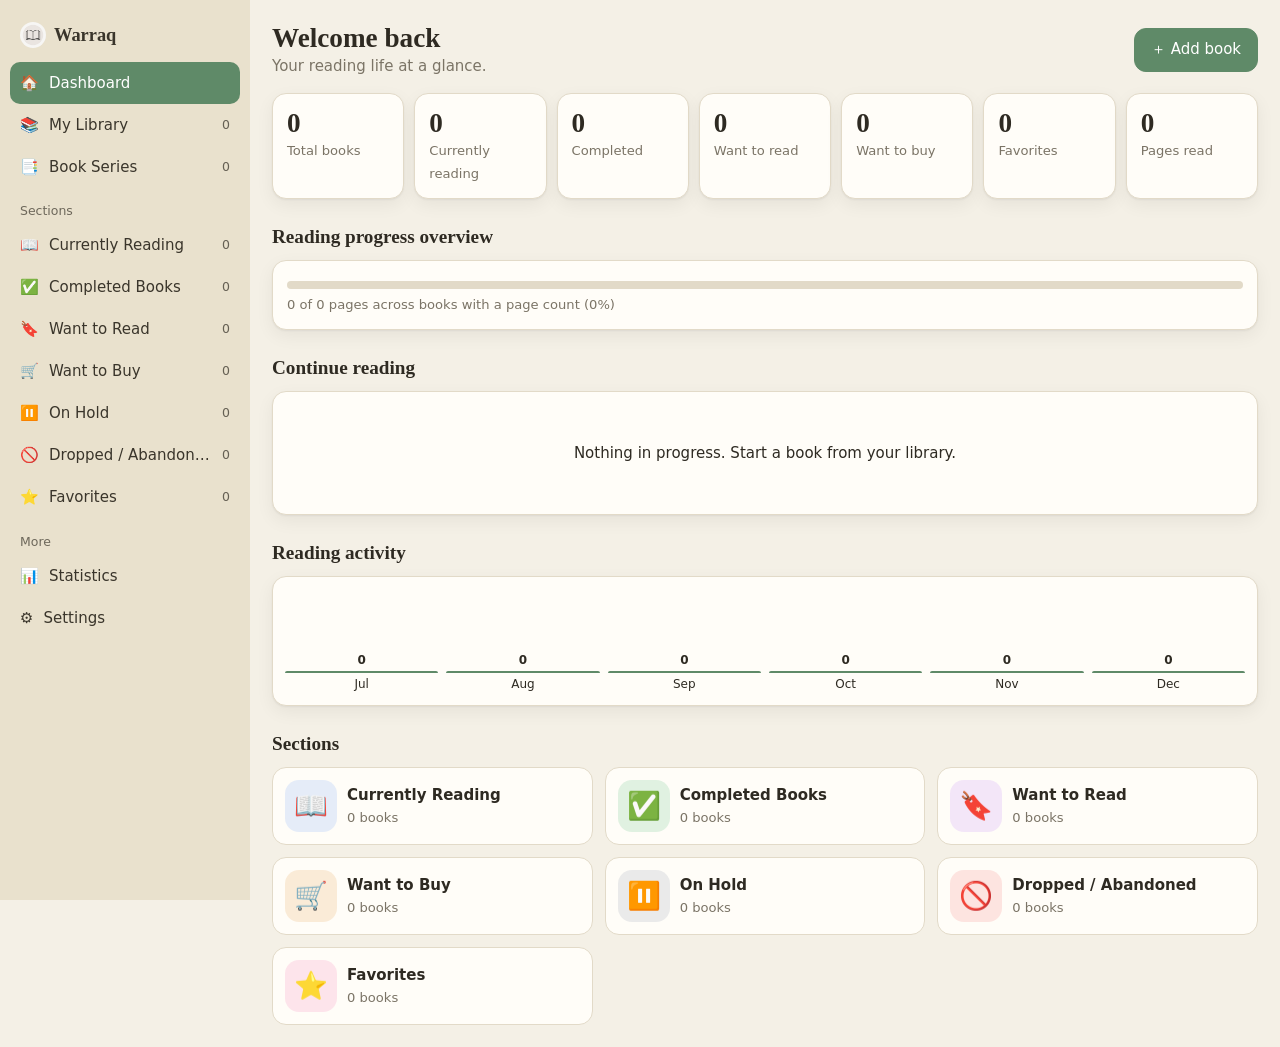
==== commit 09ff2528: "Add Book Series management, in-app back navigation, and test suite extensions - Implement complete B" ====
--- a/app/index.html
+++ b/app/index.html
@@ -8,7 +8,7 @@
 <head>
 <meta charset="utf-8">
 <meta name="viewport" content="width=device-width,initial-scale=1">
-<meta name="description" content="Warraq (ورّاق) — a personal novel and book library: track reading progress, organize custom collections, and keep your reading goals organized. Bilingual Arabic and English. All data stays in your browser.">
+<meta name="description" content="Warraq (ورّاق) — a personal novel and book library: track reading progress, organize custom collections, book series, and keep your reading goals organized. Bilingual Arabic and English. All data stays in your browser.">
 <link rel="icon" type="image/jpeg" href="../assets/logo.jpg">
 <title>Warraq (ورّاق)</title>
 <style>
@@ -127,6 +127,26 @@
 .seg button{display:grid;place-items:center;padding:0}
 @media(min-width:1280px){.bar2 .grp{border-inline-start:1px solid var(--bd);padding-inline-start:12px}}
 .card.bk{transition:border-color .15s,box-shadow .15s}.card.bk:hover{box-shadow:0 2px 4px #0000000d,0 10px 24px #00000018}
+#bb svg, .back-btn svg{width:20px;height:20px}
+[dir=rtl] #bb svg, [dir=rtl] .back-btn svg{transform:scaleX(-1)}
+.back-btn{flex:none}
+.sv{display:flex;gap:14px;align-items:flex-start;flex-wrap:wrap}
+.sv .big{width:96px;height:96px;border-radius:14px;display:grid;place-items:center;font-size:2.6rem;overflow:hidden;flex:none}
+.sv .big img{width:100%;height:100%;object-fit:cover}
+.chips{display:flex;gap:8px;flex-wrap:wrap;margin-top:8px}
+.chip2{background:var(--card);border:1px solid var(--bd);border-radius:999px;padding:4px 12px;font-size:.8rem;cursor:pointer;display:inline-flex;align-items:center;gap:4px}
+.chip2:hover{border-color:var(--ac)}
+.srow{display:flex;gap:10px;align-items:center;background:var(--card);border:1px solid var(--bd);border-radius:12px;padding:8px 10px;margin-bottom:8px;width:100%;text-align:start}
+.srow[role=button],button.srow{cursor:pointer}
+.srow:hover{border-color:var(--ac)}
+.srow .pos{width:28px;height:28px;border-radius:999px;background:var(--bd);display:grid;place-items:center;font-weight:600;font-size:.8rem;flex:none}
+.srow .srt{width:42px;height:56px;border-radius:8px;display:grid;place-items:center;font-weight:700;font-style:normal;flex:none;background:hsl(var(--h,160) 32% 88%);color:hsl(var(--h,160) 40% 35%);overflow:hidden}
+.srow .srt img{width:100%;height:100%;object-fit:cover;border-radius:8px}
+[dir=rtl] .srow .pos{margin-inline-end:2px}
+.srow .grow{min-width:0;flex:1}
+.plist{display:flex;flex-direction:column;gap:8px;max-height:320px;overflow:auto;padding:2px;margin-top:10px}
+.mctl{display:flex;gap:4px;flex:none}
+.mctl .btn{padding:4px 8px;min-width:34px;min-height:34px}
 @media(prefers-reduced-motion:reduce){*{transition:none!important}}
 </style>
 </head>
@@ -135,7 +155,7 @@
 <aside aria-label="Main navigation"><div class="brand">Warraq</div><nav id="nav"></nav></aside>
 <div id="bd" data-act="menu"></div>
 <div style="flex:1;min-width:0">
-<div class="top"><button class="btn" data-act="menu" aria-label="Open menu">☰</button><b id="ttl">Warraq</b><button class="btn pri" data-act="add" aria-label="Add book">＋</button></div>
+<div class="top"><button class="btn" data-act="menu" aria-label="Open menu">☰</button><button class="btn ib" id="bb" data-act="back" hidden aria-label="Back"><svg class="i" viewBox="0 0 24 24" aria-hidden="true" fill="none" stroke="currentColor" stroke-width="2" stroke-linecap="round" stroke-linejoin="round"><path d="M19 12H5m7 7-7-7 7-7"/></svg></button><b id="ttl">Warraq</b><button class="btn pri" data-act="add" aria-label="Add book">＋</button></div>
 <main id="main"></main>
 </div></div>
 <dialog id="dlg" aria-label="Dialog"></dialog>
@@ -146,7 +166,16 @@
 "use strict";
 /* ===== Localization (English / Arabic) ===== */
 let LANG='en';
-const AR={"Warraq": "ورّاق", "Main navigation": "القائمة الرئيسية", "Open menu": "فتح القائمة", "Add book": "إضافة كتاب", "Dashboard": "لوحة التحكم", "My Library": "مكتبتي", "Sections": "الأقسام", "More": "المزيد", "Statistics": "الإحصائيات", "Settings": "الإعدادات", "Welcome back": "مرحبًا بعودتك", "Your reading life at a glance.": "نظرة سريعة على رحلتك مع القراءة.", "＋ Add book": "＋ إضافة كتاب", "Total books": "إجمالي الكتب", "Currently reading": "أقرأ حاليًا", "Completed": "مكتملة", "Want to read": "أريد قراءتها", "Want to buy": "أريد شراءها", "Favorites": "المفضلة", "Pages read": "الصفحات المقروءة", "Reading progress overview": "نظرة عامة على تقدم القراءة", "{0} of {1} pages across books with a page count ({2}%)": "{0} من {1} صفحة في الكتب التي لها عدد صفحات ({2}%)", "Continue reading": "متابعة القراءة", "Page {0} of {1} · {2}%": "الصفحة {0} من {1} · {2}%", "Update progress": "تحديث التقدم", "Nothing in progress. Start a book from your library.": "لا توجد كتب قيد القراءة. ابدأ كتابًا من مكتبتك.", "Recently added": "أُضيفت مؤخرًا", "Recently completed": "اكتملت مؤخرًا", "Reading activity": "نشاط القراءة", "Books completed per month": "الكتب المكتملة شهريًا", "{0} books": "{0} كتاب", "Every book you own, want or love.": "كل كتاب تملكه أو تريده أو تحبه.", "Search title, author or genre": "ابحث بالعنوان أو المؤلف أو النوع", "Search books": "البحث عن الكتب", "All sections": "كل الأقسام", "Filter by section": "تصفية حسب القسم", "Any status": "أي حالة", "Filter by status": "تصفية حسب الحالة", "Sort by": "ترتيب حسب", "Newest added": "الأحدث إضافة", "A to Z": "أبجديًا", "Rating": "التقييم", "Progress": "التقدم", "View": "العرض", "Grid view": "عرض شبكي", "List view": "عرض قائمة", "No matching books": "لم يتم العثور على كتب", "Try a different search or clear the filters.": "جرّب بحثًا مختلفًا أو أزل عوامل التصفية.", "Your reading journey starts here.": "رحلتك مع القراءة تبدأ من هنا.", "Nothing in “{0}” yet.": "لا توجد كتب في «{0}» بعد.", "Your library is empty.": "مكتبتك فارغة.", "Add your first book.": "أضف أول كتاب لك.", "Unknown author": "مؤلف غير معروف", "{0} pages": "{0} صفحة", "Favorite": "مفضل", "Calculated live from your library.": "تُحسب مباشرة من بيانات مكتبتك.", "Average rating": "متوسط التقييم", "Total spent": "إجمالي الإنفاق", "Books completed, last 12 months": "الكتب المكتملة خلال آخر 12 شهرًا", "By status": "حسب الحالة", "By genre": "حسب النوع", "Add books to see genres.": "أضف كتبًا لعرض الأنواع.", "No genre": "بدون نوع", "Language": "اللغة", "Numbers": "الأرقام", "Western digits (1234)": "أرقام غربية (1234)", "Arabic-Indic digits (١٢٣٤)": "أرقام هندية (١٢٣٤)", "Theme": "المظهر", "Neutral": "محايد", "Elegant": "أنيق", "Modern": "عصري", "Dark mode": "الوضع الداكن", "Default section for new books": "القسم الافتراضي للكتب الجديدة", "Default": "افتراضي", "(hidden from menu)": "(مخفي من القائمة)", "Move {0} up": "نقل {0} للأعلى", "Move {0} down": "نقل {0} للأسفل", "Edit": "تعديل", "Delete": "حذف", "＋ New section": "＋ قسم جديد", "Backup and restore": "النسخ الاحتياطي والاستعادة", "Export library (JSON)": "تصدير المكتبة (JSON)", "Import backup": "استيراد نسخة احتياطية", "Erase everything": "مسح كل شيء", "storageNote": "<b>بياناتك محفوظة في هذا المتصفح فقط.</b> فتح هذا الملف في متصفح أو جهاز آخر سيبدأ بمكتبة فارغة، ولا تتم أي مزامنة تلقائية. لنقل مكتبتك، صدّر ملف نسخة احتياطية ثم استورده هناك.", "Edit book": "تعديل الكتاب", "Add a book": "إضافة كتاب", "Title *": "العنوان *", "Author": "المؤلف", "Genre": "النوع", "Section": "القسم", "Reading status": "حالة القراءة", "Description": "الوصف", "Cover image": "صورة الغلاف", "Image URL": "رابط الصورة", "Or upload a picture": "أو ارفع صورة", "Cover preview": "معاينة الغلاف", "Remove cover": "إزالة الغلاف", "Reading": "قيد القراءة", "Total pages": "إجمالي الصفحات", "Current page": "الصفحة الحالية", "Date started": "تاريخ البدء", "Date completed": "تاريخ الإكمال", "Personal rating": "التقييم الشخصي", "No rating": "بدون تقييم", "Publication": "النشر", "Publication year": "سنة النشر", "Publisher": "الناشر", "Purchase": "الشراء", "Purchase status": "حالة الشراء", "Price": "السعر", "Purchase date": "تاريخ الشراء", "Notes": "الملاحظات", "Personal notes": "ملاحظات شخصية", "Cancel": "إلغاء", "Save book": "حفظ الكتاب", "Save": "حفظ", "Not started": "لم تبدأ", "On hold": "مؤجلة", "Dropped": "متروكة", "Not purchased": "لم يُشترَ", "Purchased": "تم الشراء", "Gift": "هدية", "Borrowed": "مستعار", "Status": "الحالة", "Pages": "الصفحات", "Year": "السنة", "Added": "تاريخ الإضافة", "Started": "تاريخ البدء", "Move to section": "نقل إلى قسم", "♥ Favorited": "♥ في المفضلة", "♡ Add to favorites": "♡ أضف إلى المفضلة", "Update page": "تحديث الصفحة", "Mark completed": "تحديد كمكتمل", "Close": "إغلاق", "Edit section": "تعديل القسم", "New section": "قسم جديد", "Name *": "الاسم *", "Color": "اللون", "Icon": "الأيقونة", "Behavior": "السلوك", "Save section": "حفظ القسم", "Show in main menu": "إظهار في القائمة الرئيسية", "Default for new books": "افتراضي للكتب الجديدة", "Untitled": "بدون عنوان", "No special behavior": "بدون سلوك خاص", "Marks books as Reading": "يحوّل الكتب إلى «قيد القراءة»", "Marks books as Completed": "يحوّل الكتب إلى «مكتملة»", "Counts as Want to Read": "يُحتسب ضمن «أريد قراءتها»", "Counts as Want to Buy": "يُحتسب ضمن «أريد شراءها»", "Marks books as On hold": "يحوّل الكتب إلى «مؤجلة»", "Marks books as Dropped": "يحوّل الكتب إلى «متروكة»", "Backup downloaded": "تم تنزيل النسخة الاحتياطية", "Import failed: {0}": "فشل الاستيراد: {0}", "Not a valid library file": "ملف المكتبة غير صالح", "The file has no sections": "لا يحتوي الملف على أقسام", "this is not a valid library backup.": "هذا ليس ملف نسخة احتياطية صالحًا.", "Import library": "استيراد المكتبة", "This file has <b>{0} books</b> and <b>{1} sections</b>. Merge adds only what is missing from your library. Replace deletes your current library first.": "يحتوي هذا الملف على <b>{0} كتاب</b> و<b>{1} قسم</b>. الدمج يضيف فقط ما ليس موجودًا في مكتبتك، أما الاستبدال فيحذف مكتبتك الحالية أولًا.", "Merge": "دمج", "Replace": "استبدال", "Library imported": "تم استيراد المكتبة", "Storage is full or blocked. Export a backup now.": "مساحة التخزين ممتلئة أو محظورة. صدّر نسخة احتياطية الآن.", "Saved data could not be read. A copy was kept and a fresh library started.": "تعذّرت قراءة البيانات المحفوظة. تم الاحتفاظ بنسخة منها وبدء مكتبة جديدة.", "of {0} pages": "من {0} صفحة", "page number": "رقم الصفحة", "Marked as completed 🎉": "تم تحديد الكتاب كمكتمل 🎉", "Finished! Marked as completed 🎉": "أحسنت! تم إكمال الكتاب 🎉", "Delete book?": "حذف الكتاب؟", "“{0}” will be removed permanently.": "سيتم حذف «{0}» نهائيًا.", "Book deleted": "تم حذف الكتاب", "Keep at least one section": "يجب الإبقاء على قسم واحد على الأقل", "Delete section?": "حذف القسم؟", "“{0}” will be removed. {1}": "سيتم حذف «{0}». {1}", "{0} book(s) will move to your default section.": "سيتم نقل {0} كتاب إلى القسم الافتراضي.", "It has no books.": "لا يحتوي على كتب.", "Erase everything?": "مسح كل شيء؟", "All books and sections will be deleted. Export a backup first if unsure.": "سيتم حذف كل الكتب والأقسام. صدّر نسخة احتياطية أولًا إن لم تكن متأكدًا.", "Library erased": "تم مسح المكتبة", "Book saved": "تم حفظ الكتاب", "Section saved": "تم حفظ القسم", "Book moved": "تم نقل الكتاب", "Image too large (max 8 MB)": "الصورة كبيرة جدًا (الحد الأقصى 8 ميجابايت)", "Could not read that image": "تعذّرت قراءة هذه الصورة", "Please fill out this field.": "يرجى ملء هذا الحقل.", "Cover of {0}": "غلاف {0}", "No cover for {0}": "لا يوجد غلاف لـ {0}", "Reading progress {0}%": "تقدم القراءة {0}%", "{0} of 5 stars": "{0} من 5 نجوم", "Currently Reading": "أقرأ حاليًا", "Books you are reading right now": "الكتب التي تقرؤها الآن", "Completed Books": "الكتب المكتملة", "Finished reads": "قراءات انتهيت منها", "Want to Read": "أريد قراءتها", "Your reading wishlist": "قائمة رغباتك في القراءة", "Want to Buy": "أريد شراءها", "Books to get next": "كتب تنوي اقتناءها", "On Hold": "مؤجلة", "Paused for now": "متوقفة مؤقتًا", "Dropped / Abandoned": "متروكة / مهجورة", "Not for me": "لم تناسبني", "All-time favorites": "المفضلة على الإطلاق", "Optional": "اختياري", "Clear search": "مسح البحث", "Filters": "عوامل التصفية", "Discard changes?": "تجاهل التغييرات؟", "You have unsaved changes. Close without saving?": "لديك تغييرات غير محفوظة. هل تريد الإغلاق دون حفظ؟", "Discard": "تجاهل", "Keep editing": "متابعة التحرير", "Choose a cover image": "اختر صورة الغلاف", "or drag and drop it here": "أو اسحبها وأفلتها هنا", "Reading progress": "تقدم القراءة", "Purchase information": "معلومات الشراء", "Rating and notes": "التقييم والملاحظات", "Appearance": "المظهر العام", "Choose how the library looks.": "اختر شكل المكتبة.", "Choose the interface language.": "اختر لغة الواجهة.", "Library preferences": "تفضيلات المكتبة", "Defaults used when browsing and adding books.": "القيم الافتراضية عند التصفح وإضافة الكتب.", "Default view": "العرض الافتراضي", "Default sorting": "الترتيب الافتراضي", "Create, rename, reorder or delete your sections.": "أنشئ أقسامك أو أعد تسميتها أو رتّبها أو احذفها.", "Data management": "إدارة البيانات", "Back up your library or move it to another device.": "انسخ مكتبتك احتياطيًا أو انقلها إلى جهاز آخر.", "Danger zone": "منطقة الخطر", "Deletes every book and section from this browser.": "يحذف كل الكتب والأقسام من هذا المتصفح.", "About": "حول التطبيق", "Data format version {0}": "إصدار تنسيق البيانات {0}", "Digits used for numbers and dates.": "الأرقام المستخدمة في الأعداد والتواريخ.", "Your data stays in this browser.": "تبقى بياناتك في هذا المتصفح."};
+const AR={"Warraq": "ورّاق", "Main navigation": "القائمة الرئيسية", "Open menu": "فتح القائمة", "Add book": "إضافة كتاب", "Dashboard": "لوحة التحكم", "My Library": "مكتبتي", "Sections": "الأقسام", "More": "المزيد", "Statistics": "الإحصائيات", "Settings": "الإعدادات", "Welcome back": "مرحبًا بعودتك", "Your reading life at a glance.": "نظرة سريعة على رحلتك مع القراءة.", "＋ Add book": "＋ إضافة كتاب", "Total books": "إجمالي الكتب", "Currently reading": "أقرأ حاليًا", "Completed": "مكتملة", "Want to read": "أريد قراءتها", "Want to buy": "أريد شراءها", "Favorites": "المفضلة", "Pages read": "الصفحات المقروءة", "Reading progress overview": "نظرة عامة على تقدم القراءة", "{0} of {1} pages across books with a page count ({2}%)": "{0} من {1} صفحة في الكتب التي لها عدد صفحات ({2}%)", "Continue reading": "متابعة القراءة", "Page {0} of {1} · {2}%": "الصفحة {0} من {1} · {2}%", "Update progress": "تحديث التقدم", "Nothing in progress. Start a book from your library.": "لا توجد كتب قيد القراءة. ابدأ كتابًا من مكتبتك.", "Recently added": "أُضيفت مؤخرًا", "Recently completed": "اكتملت مؤخرًا", "Reading activity": "نشاط القراءة", "Books completed per month": "الكتب المكتملة شهريًا", "{0} books": "{0} كتاب", "Every book you own, want or love.": "كل كتاب تملكه أو تريده أو تحبه.", "Search title, author or genre": "ابحث بالعنوان أو المؤلف أو النوع", "Search books": "البحث عن الكتب", "All sections": "كل الأقسام", "Filter by section": "تصفية حسب القسم", "Any status": "أي حالة", "Filter by status": "تصفية حسب الحالة", "Sort by": "ترتيب حسب", "Newest added": "الأحدث إضافة", "A to Z": "أبجديًا", "Rating": "التقييم", "Progress": "التقدم", "View": "العرض", "Grid view": "عرض شبكي", "List view": "عرض قائمة", "No matching books": "لم يتم العثور على كتب", "Try a different search or clear the filters.": "جرّب بحثًا مختلفًا أو أزل عوامل التصفية.", "Your reading journey starts here.": "رحلتك مع القراءة تبدأ من هنا.", "Nothing in “{0}” yet.": "لا توجد كتب في «{0}» بعد.", "Your library is empty.": "مكتبتك فارغة.", "Add your first book.": "أضف أول كتاب لك.", "Unknown author": "مؤلف غير معروف", "{0} pages": "{0} صفحة", "Favorite": "مفضل", "Calculated live from your library.": "تُحسب مباشرة من بيانات مكتبتك.", "Average rating": "متوسط التقييم", "Total spent": "إجمالي الإنفاق", "Books completed, last 12 months": "الكتب المكتملة خلال آخر 12 شهرًا", "By status": "حسب الحالة", "By genre": "حسب النوع", "Add books to see genres.": "أضف كتبًا لعرض الأنواع.", "No genre": "بدون نوع", "Language": "اللغة", "Numbers": "الأرقام", "Western digits (1234)": "أرقام غربية (1234)", "Arabic-Indic digits (١٢٣٤)": "أرقام هندية (١٢٣٤)", "Theme": "المظهر", "Neutral": "محايد", "Elegant": "أنيق", "Modern": "عصري", "Dark mode": "الوضع الداكن", "Default section for new books": "القسم الافتراضي للكتب الجديدة", "Default": "افتراضي", "(hidden from menu)": "(مخفي من القائمة)", "Move {0} up": "نقل {0} للأعلى", "Move {0} down": "نقل {0} للأسفل", "Edit": "تعديل", "Delete": "حذف", "＋ New section": "＋ قسم جديد", "Backup and restore": "النسخ الاحتياطي والاستعادة", "Export library (JSON)": "تصدير المكتبة (JSON)", "Import backup": "استيراد نسخة احتياطية", "Erase everything": "مسح كل شيء", "storageNote": "<b>بياناتك محفوظة في هذا المتصفح فقط.</b> فتح هذا الملف في متصفح أو جهاز آخر سيبدأ بمكتبة فارغة، ولا تتم أي مزامنة تلقائية. لنقل مكتبتك، صدّر ملف نسخة احتياطية ثم استورده هناك.", "Edit book": "تعديل الكتاب", "Add a book": "إضافة كتاب", "Title *": "العنوان *", "Author": "المؤلف", "Genre": "النوع", "Section": "القسم", "Reading status": "حالة القراءة", "Description": "الوصف", "Cover image": "صورة الغلاف", "Image URL": "رابط الصورة", "Or upload a picture": "أو ارفع صورة", "Cover preview": "معاينة الغلاف", "Remove cover": "إزالة الغلاف", "Reading": "قيد القراءة", "Total pages": "إجمالي الصفحات", "Current page": "الصفحة الحالية", "Date started": "تاريخ البدء", "Date completed": "تاريخ الإكمال", "Personal rating": "التقييم الشخصي", "No rating": "بدون تقييم", "Publication": "النشر", "Publication year": "سنة النشر", "Publisher": "الناشر", "Purchase": "الشراء", "Purchase status": "حالة الشراء", "Price": "السعر", "Purchase date": "تاريخ الشراء", "Notes": "الملاحظات", "Personal notes": "ملاحظات شخصية", "Cancel": "إلغاء", "Save book": "حفظ الكتاب", "Save": "حفظ", "Not started": "لم تبدأ", "On hold": "مؤجلة", "Dropped": "متروكة", "Not purchased": "لم يُشترَ", "Purchased": "تم الشراء", "Gift": "هدية", "Borrowed": "مستعار", "Status": "الحالة", "Pages": "الصفحات", "Year": "السنة", "Added": "تاريخ الإضافة", "Started": "تاريخ البدء", "Move to section": "نقل إلى قسم", "♥ Favorited": "♥ في المفضلة", "♡ Add to favorites": "♡ أضف إلى المفضلة", "Update page": "تحديث الصفحة", "Mark completed": "تحديد كمكتمل", "Close": "إغلاق", "Edit section": "تعديل القسم", "New section": "قسم جديد", "Name *": "الاسم *", "Color": "اللون", "Icon": "الأيقونة", "Behavior": "السلوك", "Save section": "حفظ القسم", "Show in main menu": "إظهار في القائمة الرئيسية", "Default for new books": "افتراضي للكتب الجديدة", "Untitled": "بدون عنوان", "No special behavior": "بدون سلوك خاص", "Marks books as Reading": "يحوّل الكتب إلى «قيد القراءة»", "Marks books as Completed": "يحوّل الكتب إلى «مكتملة»", "Counts as Want to Read": "يُحتسب ضمن «أريد قراءتها»", "Counts as Want to Buy": "يُحتسب ضمن «أريد شراءها»", "Marks books as On hold": "يحوّل الكتب إلى «مؤجلة»", "Marks books as Dropped": "يحوّل الكتب إلى «متروكة»", "Backup downloaded": "تم تنزيل النسخة الاحتياطية", "Import failed: {0}": "فشل الاستيراد: {0}", "Not a valid library file": "ملف المكتبة غير صالح", "The file has no sections": "لا يحتوي الملف على أقسام", "this is not a valid library backup.": "هذا ليس ملف نسخة احتياطية صالحًا.", "Import library": "استيراد المكتبة", "This file has <b>{0} books</b> and <b>{1} sections</b>. Merge adds only what is missing from your library. Replace deletes your current library first.": "يحتوي هذا الملف على <b>{0} كتاب</b> و<b>{1} قسم</b>. الدمج يضيف فقط ما ليس موجودًا في مكتبتك، أما الاستبدال فيحذف مكتبتك الحالية أولًا.", "Merge": "دمج", "Replace": "استبدال", "Library imported": "تم استيراد المكتبة", "Storage is full or blocked. Export a backup now.": "مساحة التخزين ممتلئة أو محظورة. صدّر نسخة احتياطية الآن.", "Saved data could not be read. A copy was kept and a fresh library started.": "تعذّرت قراءة البيانات المحفوظة. تم الاحتفاظ بنسخة منها وبدء مكتبة جديدة.", "of {0} pages": "من {0} صفحة", "page number": "رقم الصفحة", "Marked as completed 🎉": "تم تحديد الكتاب كمكتمل 🎉", "Finished! Marked as completed 🎉": "أحسنت! تم إكمال الكتاب 🎉", "Delete book?": "حذف الكتاب؟", "“{0}” will be removed permanently.": "سيتم حذف «{0}» نهائيًا.", "Book deleted": "تم حذف الكتاب", "Keep at least one section": "يجب الإبقاء على قسم واحد على الأقل", "Delete section?": "حذف القسم؟", "“{0}” will be removed. {1}": "سيتم حذف «{0}». {1}", "{0} book(s) will move to your default section.": "سيتم نقل {0} كتاب إلى القسم الافتراضي.", "It has no books.": "لا يحتوي على كتب.", "Erase everything?": "مسح كل شيء؟", "All books and sections will be deleted. Export a backup first if unsure.": "سيتم حذف كل الكتب والأقسام. صدّر نسخة احتياطية أولًا إن لم تكن متأكدًا.", "Library erased": "تم مسح المكتبة", "Book saved": "تم حفظ الكتاب", "Section saved": "تم حفظ القسم", "Book moved": "تم نقل الكتاب", "Image too large (max 8 MB)": "الصورة كبيرة جدًا (الحد الأقصى 8 ميجابايت)", "Could not read that image": "تعذّرت قراءة هذه الصورة", "Please fill out this field.": "يرجى ملء هذا الحقل.", "Cover of {0}": "غلاف {0}", "No cover for {0}": "لا يوجد غلاف لـ {0}", "Reading progress {0}%": "تقدم القراءة {0}%", "{0} of 5 stars": "{0} من 5 نجوم", "Currently Reading": "أقرأ حاليًا", "Books you are reading right now": "الكتب التي تقرؤها الآن", "Completed Books": "الكتب المكتملة", "Finished reads": "قراءات انتهيت منها", "Want to Read": "أريد قراءتها", "Your reading wishlist": "قائمة رغباتك في القراءة", "Want to Buy": "أريد شراءها", "Books to get next": "كتب تنوي اقتناءها", "On Hold": "مؤجلة", "Paused for now": "متوقفة مؤقتًا", "Dropped / Abandoned": "متروكة / مهجورة", "Not for me": "لم تناسبني", "All-time favorites": "المفضلة على الإطلاق", "Optional": "اختياري", "Clear search": "مسح البحث", "Filters": "عوامل التصفية", "Discard changes?": "تجاهل التغييرات؟", "You have unsaved changes. Close without saving?": "لديك تغييرات غير محفوظة. هل تريد الإغلاق دون حفظ؟", "Discard": "تجاهل", "Keep editing": "متابعة التحرير", "Choose a cover image": "اختر صورة الغلاف", "or drag and drop it here": "أو اسحبها وأفلتها هنا", "Reading progress": "تقدم القراءة", "Purchase information": "معلومات الشراء", "Rating and notes": "التقييم والملاحظات", "Appearance": "المظهر العام", "Choose how the library looks.": "اختر شكل المكتبة.", "Choose the interface language.": "اختر لغة الواجهة.", "Library preferences": "تفضيلات المكتبة", "Defaults used when browsing and adding books.": "القيم الافتراضية عند التصفح وإضافة الكتب.", "Default view": "العرض الافتراضي", "Default sorting": "الترتيب الافتراضي", "Create, rename, reorder or delete your sections.": "أنشئ أقسامك أو أعد تسميتها أو رتّبها أو احذفها.", "Data management": "إدارة البيانات", "Back up your library or move it to another device.": "انسخ مكتبتك احتياطيًا أو انقلها إلى جهاز آخر.", "Danger zone": "منطقة الخطر", "Deletes every book and section from this browser.": "يحذف كل الكتب والأقسام من هذا المتصفح.", "About": "حول التطبيق", "Data format version {0}": "إصدار تنسيق البيانات {0}", "Digits used for numbers and dates.": "الأرقام المستخدمة في الأعداد والتواريخ.", "Your data stays in this browser.": "تبقى بياناتك في هذا المتصفح.",
+"e.g. Dune": "مثال: أرض زيكولا", "Replace cover image": "استبدال صورة الغلاف", "Import skipped {0} invalid record(s).": "تم تجاهل {0} من السجلات غير الصالحة أثناء الاستيراد.",
+"Book Series": "سلاسل الكتب", "New series": "سلسلة جديدة", "Edit series": "تعديل السلسلة", "Series name": "اسم السلسلة", "Series description": "وصف السلسلة", "Series cover URL": "رابط صورة السلسلة",
+"Add book to series": "إضافة كتاب إلى السلسلة", "Create a new book instead": "إنشاء كتاب جديد بدلًا من ذلك", "Choose a book from your library": "اختر كتابًا من مكتبتك", "Filter by title or author": "تصفية بالعنوان أو المؤلف",
+"Add to “{0}”": "إضافة إلى «{0}»", "Position in series (1–{0}, empty = end)": "الترتيب في السلسلة (1–{0}، الفارغ = النهاية)", "No matching series": "لا توجد سلاسل مطابقة", "Search series": "البحث في السلاسل", "Sort series": "ترتيب السلاسل",
+"Series progress": "تقدّم السلسلة", "No series yet": "لا توجد سلاسل بعد", "Track your multi-book sagas in reading order.": "تابع سلاسلك من الكتب المتتابعة بترتيب القراءة.", "This series is empty": "هذه السلسلة فارغة", "Add the first book to start tracking progress.": "أضف أول كتاب في السلسلة لبدء متابعة التقدم.",
+"Remove from series": "إزالة من السلسلة", "Remove “{0}” from this series? The book stays in your library.": "إزالة «{0}» من هذه السلسلة؟ يبقى الكتاب في مكتبتك.", "Delete series?": "حذف السلسلة؟", "“{0}” series will be deleted. Books stay in your library.": "سيتم حذف سلسلة «{0}». تبقى الكتب في مكتبتك.",
+"Book added to series": "تمت إضافة الكتاب إلى السلسلة", "Book removed from series": "تمت إزالة الكتاب من السلسلة", "Series saved": "تم حفظ السلسلة", "Series deleted": "تم حذف السلسلة", "Save series": "حفظ السلسلة", "e.g. Harry Potter": "مثال: هاري بوتر",
+"Back": "رجوع", "This file also contains <b>{0} series</b>.": "يحتوي الملف أيضًا على <b>{0} من السلاسل</b>.", "Books in series": "كتب السلسلة", "Remove": "إزالة",
+"Every book in your library is already in this series.": "كل كتب مكتبتك موجودة بالفعل في هذه السلسلة.", "Across this series: {0} of {1} pages read ({2}%)": "في هذه السلسلة: قُرئت {0} من {1} صفحة ({2}%)"};
 const EN={"storageNote": "<b>Your data is stored only in this browser.</b> Opening this file in another browser or on another device starts an empty library; nothing syncs automatically. To move your library, export a backup file and import it there."};
 function T(s,...a){return (LANG==='ar'?AR[s]:EN[s]??s)?.replace(/\{(\d)\}/g,(m,i)=>nf(a[i]))??s}
 const loc=()=>S.prefs.digits==='ar'?'ar-EG':'ar-EG-u-nu-latn';
@@ -155,10 +184,10 @@
 const tr=o=>new Proxy(o,{get:(a,k)=>typeof a[k]==='string'?T(a[k]):a[k]});
 const sn=s=>s.dflt?T(s.name):s.name,sd=s=>s.dflt?T(s.desc):s.desc;
 function applyStatic(){$('aside').setAttribute('aria-label',T('Main navigation'));$('.brand').innerHTML=`<img src="${LOGO}" alt="" onerror="this.remove()">${T('Warraq')}`;document.title=T('Warraq');
-  $('.top button').setAttribute('aria-label',T('Open menu'));$('.top .pri').setAttribute('aria-label',T('Add book'))}
+  $('.top button').setAttribute('aria-label',T('Open menu'));$('.top .pri').setAttribute('aria-label',T('Add book'));const bb=$('#bb');if(bb)bb.setAttribute('aria-label',T('Back'))}
 
 /* ===== Constants & helpers ===== */
-const KEY='novelLibrary.v1',VER=1,LOGO='../assets/logo.jpg';
+const KEY='novelLibrary.v1',VER=2,LOGO='../assets/logo.jpg';
 const THEMES=tr({neutral:'Neutral',elegant:'Elegant',modern:'Modern',dark:'Dark mode'});
 const STAT=tr({unread:'Not started',reading:'Reading',completed:'Completed',hold:'On hold',dropped:'Dropped'});
 const PUR=tr({no:'Not purchased',yes:'Purchased',gift:'Gift',borrowed:'Borrowed'});
@@ -179,20 +208,41 @@
 function defaults(){
   const mk=(name,icon,color,role,desc)=>({id:uid(),name,icon,color,role,desc,nav:true,dflt:true});
   const s=[mk('Currently Reading','📖','#3b82f6','reading','Books you are reading right now'),mk('Completed Books','✅','#16a34a','completed','Finished reads'),mk('Want to Read','🔖','#a855f7','toread','Your reading wishlist'),mk('Want to Buy','🛒','#d97706','tobuy','Books to get next'),mk('On Hold','⏸️','#64748b','hold','Paused for now'),mk('Dropped / Abandoned','🚫','#ef4444','dropped','Not for me'),mk('Favorites','⭐','#ec4899','','All-time favorites')];
-  return {v:VER,sections:s,books:[],prefs:{theme:'neutral',view:'grid',defSec:s[2].id,lang:'en',digits:'latn'}};
+  return {v:VER,sections:s,series:[],books:[],prefs:{theme:'neutral',view:'grid',defSec:s[2].id,lang:'en',digits:'latn',sort:'added',ssort:'added'}};
 }
 const DEF=Object.fromEntries(defaults().sections.map(s=>[s.name,s.desc]));
-function normalize(d){
+function normalize(d,warn){
   if(!d||typeof d!=='object'||!Array.isArray(d.sections)||!Array.isArray(d.books))throw new Error(T('Not a valid library file'));
-  const secs=d.sections.filter(s=>s&&typeof s==='object'&&s.id&&s.name).map(s=>({id:String(s.id),name:String(s.name).slice(0,60),desc:String(s.desc||'').slice(0,200),icon:String(s.icon||'📖').slice(0,8),color:/^#[0-9a-f]{6}$/i.test(s.color)?s.color:'#5f8a68',nav:s.nav!==false,role:ROLES[s.role]!==undefined?s.role:'',dflt:s.dflt!==undefined?!!s.dflt:DEF[s.name]===s.desc}));
+  warn=warn||{};
+  const rawSecs=d.sections.filter(s=>s&&typeof s==='object'&&s.id&&s.name),secs=rawSecs.map(s=>({id:String(s.id),name:String(s.name).slice(0,60),desc:String(s.desc||'').slice(0,200),icon:String(s.icon||'📖').slice(0,8),color:/^#[0-9a-f]{6}$/i.test(s.color)?s.color:'#5f8a68',nav:s.nav!==false,role:ROLES[s.role]!==undefined?s.role:'',dflt:s.dflt!==undefined?!!s.dflt:DEF[s.name]===s.desc}));
+  warn.sections=d.sections.length-rawSecs.length;
   if(!secs.length)throw new Error(T('The file has no sections'));
   const ids=new Set(secs.map(s=>s.id)),p=d.prefs||{},defSec=ids.has(p.defSec)?p.defSec:secs[0].id;
-  const books=d.books.filter(b=>b&&typeof b==='object'&&String(b.title||'').trim()).map(b=>{
+  const rawBooks=d.books.filter(b=>b&&typeof b==='object'&&String(b.title||'').trim()),books=rawBooks.map(b=>{
     const o={...BK};
     for(const k in BK){const t=typeof BK[k],v=b[k];if(t==='string')o[k]=String(v??'');else if(t==='number')o[k]=Math.max(0,Number(v)||0);else o[k]=!!v}
     o.id=String(b.id||uid());if(!ids.has(o.section))o.section=defSec;if(!STAT[o.status])o.status='unread';if(!PUR[o.purchase])o.purchase='no';
     o.rating=Math.min(5,Math.round(o.rating));o.added=o.added||today();return o});
-  return {v:VER,sections:secs,books,prefs:{theme:THEMES[p.theme]?p.theme:'neutral',view:p.view==='list'?'list':'grid',defSec,lang:p.lang==='ar'?'ar':'en',digits:p.digits==='ar'?'ar':'latn',sort:['added','az','rating','progress'].includes(p.sort)?p.sort:'added'}};
+  warn.books=d.books.length-rawBooks.length;
+
+  /* series: optional in backups; members must reference valid payload book ids; unique series ids and unique memberships */
+  const bset=new Set(books.map(b=>b.id)),seenSer=new Set();let memBad=0;
+  const series=(Array.isArray(d.series)?d.series:[]).filter(s=>{
+    if(!s||typeof s!=='object'||!s.id||!String(s.name||'').trim()||seenSer.has(String(s.id)))return false;
+    seenSer.add(String(s.id));return true;
+  }).map(s=>{
+    const mem=[],seenMem=new Set();
+    (Array.isArray(s.books)?s.books:[]).forEach((m,idx)=>{
+      if(!m||typeof m!=='object'||!m.id||!bset.has(String(m.id))||seenMem.has(String(m.id))){memBad++;return}
+      seenMem.add(String(m.id));
+      mem.push({id:String(m.id),ord:Number(m.ord)||idx+1})});
+    mem.sort((a,b)=>a.ord-b.ord);
+    const sortedMem=mem.map((m,k)=>({id:m.id,ord:k+1}));
+    return {id:String(s.id),name:String(s.name).trim().slice(0,80),desc:String(s.desc||'').slice(0,300),cover:String(s.cover||'').slice(0,600),icon:String(s.icon||'📚').slice(0,8),added:String(s.added||today()).slice(0,10),books:sortedMem}});
+  warn.series=(Array.isArray(d.series)?d.series.length:0)-series.length;
+  warn.members=memBad;
+
+  return {v:VER,sections:secs,series,books,prefs:{theme:THEMES[p.theme]?p.theme:'neutral',view:p.view==='list'?'list':'grid',defSec,lang:p.lang==='ar'?'ar':'en',digits:p.digits==='ar'?'ar':'latn',sort:['added','az','rating','progress'].includes(p.sort)?p.sort:'added',ssort:p.ssort==='az'?'az':'added'}};
 }
 let recovered=false;
 const Store={
@@ -201,7 +251,8 @@
   save(){try{localStorage.setItem(KEY,JSON.stringify(S))}catch(e){toast(T('Storage is full or blocked. Export a backup now.'))}}
 };
 let S=Store.load();LANG=S.prefs.lang;
-const UI={route:'dash',q:'',sec:'',st:'',fav:false,sort:S.prefs.sort||'added',open:null,dirty:false};
+const UI={route:'dash',q:'',sec:'',st:'',fav:false,sort:S.prefs.sort||'added',sq:'',pq:'',open:null,dirty:false};
+let pendSer=null,pendPos=0;
 
 /* ===== Section service ===== */
 const Sec={
@@ -218,18 +269,51 @@
 /* ===== Book service ===== */
 const Bk={
   get:id=>S.books.find(b=>b.id===id),
-  del(id){S.books=S.books.filter(b=>b.id!==id)},
-  complete(b){if(b.status!=='completed'&&b.pages&&b.page<b.pages)b.prev=b.page;
-    if(b.pages)b.page=b.pages;b.status='completed';b.completed=today();b.started=b.started||today()},
+  del(id){S.books=S.books.filter(b=>b.id!==id);
+    if(S.series){(S.series||[]).forEach(s=>{s.books=(s.books||[]).filter(m=>m.id!==id);Ser.renum(s)})}},
+  complete(b){if(b.status!=='completed'){b.prev=b.page;   /* remember exact last reading position for undo */
+    if(b.pages)b.page=b.pages;b.completed=today();b.started=b.started||today()}
+    b.status='completed'},
+  reopen(b,st='reading'){if(b.status!=='completed')return;b.status=st;  /* undo completion: restore saved position */
+    b.page=Math.max(0,Math.min(b.pages||1e6,b.prev||0));b.completed=''},
   move(id,sid){const b=Bk.get(id),s=Sec.get(sid);if(!b||!s)return;const was=b.status;b.section=sid;
     if(s.role==='completed')Bk.complete(b);
-    else if(roleStatus[s.role]){b.status=roleStatus[s.role];
-      if(was==='completed'){b.page=b.prev||0;b.completed=''}
+    else if(roleStatus[s.role]){const r=roleStatus[s.role];
+      if(was==='completed')Bk.reopen(b,r);else b.status=r;
       if(s.role==='reading')b.started=b.started||today()}},
   finish(b){Bk.complete(b);const t=S.sections.find(s=>s.role==='completed');if(t)b.section=t.id},
   setPage(b,p){b.page=Math.max(0,Math.min(b.pages||1e6,p));
     if(b.pages&&b.page>=b.pages){Bk.finish(b);return true}
     if(b.page>0&&b.status==='unread'){b.status='reading';b.started=b.started||today()}return false}
+};
+
+/* ===== Series service =====
+   Series membership is persistent and ordered (1..N). Adding/inserting/reordering
+   safely canonicalizes sequence numbers, preventing duplicates or invalid indices. */
+const Ser={
+  get:id=>(S.series||[]).find(s=>s.id===id),
+  inSeries:(ser,bid)=>(ser.books||[]).some(m=>m.id===bid),
+  sorted(ser){return (ser.books||[]).map((m,i)=>({m,i})).sort((a,b)=>((Number(a.m.ord)||0)-(Number(b.m.ord)||0))||(a.i-b.i)).map(x=>x.m)},
+  renum(ser){ser.books=Ser.sorted(ser).map((m,j)=>({id:m.id,ord:j+1}))},
+  add(ser,bid,pos){if(!Bk.get(bid)||Ser.inSeries(ser,bid))return false;
+    const ms=Ser.sorted(ser);
+    const p=Number(pos)||0;
+    if(p>=1&&p<=ms.length){ms.splice(p-1,0,{id:bid,ord:p})}else{ms.push({id:bid,ord:ms.length+1})}
+    ser.books=ms.map((m,k)=>({id:m.id,ord:k+1}));
+    return true},
+  shift(sid,bid,d){const ser=Ser.get(sid);if(!ser)return;
+    const ms=Ser.sorted(ser),i=ms.findIndex(m=>m.id===bid),j=i+d;if(i<0||j<0||j>=ms.length)return;
+    [ms[i],ms[j]]=[ms[j],ms[i]];ser.books=ms.map((m,k)=>({id:m.id,ord:k+1}))},
+  remove(ser,bid){ser.books=(ser.books||[]).filter(m=>m.id!==bid);Ser.renum(ser)},
+  stats(ser){const bs=Ser.sorted(ser).map(m=>Bk.get(m.id)).filter(Boolean);
+    const done=bs.filter(b=>b.status==='completed').length,rd=bs.filter(b=>b.status==='reading').length;
+    const pr=bs.reduce((a,b)=>a+pagesRead(b),0),
+          tp=bs.reduce((a,b)=>a+(b.pages>0?b.pages:pagesRead(b)),0);
+    let p=0;
+    if(tp>0)p=Math.min(100,Math.round(pr/tp*1000)/10);
+    else if(bs.length>0)p=Math.min(100,Math.round(done/bs.length*1000)/10);
+    if(isNaN(p)||!isFinite(p))p=0;
+    return {total:bs.length,done,reading:rd,unread:bs.length-done-rd,prog:p,pr,tp}}
 };
 
 /* ===== UI utilities ===== */
@@ -241,15 +325,15 @@
 const confirmDel=(title,msg)=>ask({title,msg,btns:[['ok',T('Delete'),'dng'],['x',T('Cancel')]]}).then(r=>r.btn==='ok');
 const dlg=$('#dlg');
 function openDlg(h){dlg.innerHTML=`<div class="db">${h}</div>`;if(!dlg.open)dlg.showModal()}
-dlg.addEventListener('close',()=>{UI.open=null;UI.dirty=false});
+dlg.addEventListener('close',()=>{UI.open=null;UI.dirty=false;UI.pser='';UI.pq=''});
 dlg.addEventListener('click',e=>{if(e.target===dlg)closeForm()});
-function commit(){Store.save();render();if(UI.open&&dlg.open){Bk.get(UI.open)?showBook(UI.open):dlg.close()}}
+function commit(){Store.save();render();if(UI.open&&dlg.open){Bk.get(UI.open)?showBook(UI.open,true):dlg.close()}}
 
 /* ===== Rendering: shared pieces ===== */
 const ph=b=>`<div class="cv ph" style="--h:${hue(b.title)}" role="img" aria-label="${T('No cover for {0}',esc(b.title))}"><span>${esc(b.title)}</span></div>`;
 const coverH=b=>b.cover?`<img class="cv" src="${esc(b.cover)}" data-id="${b.id}" alt="${T('Cover of {0}',esc(b.title))}" loading="lazy">`:ph(b);
 document.addEventListener('error',e=>{const i=e.target;if(i.tagName!=='IMG')return;
-  if(i.dataset.id&&Bk.get(i.dataset.id))i.outerHTML=ph(Bk.get(i.dataset.id));else if(i.id==='pv')i.hidden=true},true);
+  if(i.dataset.id&&Bk.get(i.dataset.id))i.outerHTML=ph(Bk.get(i.dataset.id));else if(i.id==='pv'||i.id==='spv')i.hidden=true},true);
 const progBar=(b,p)=>`<div class="bar" role="progressbar" aria-valuenow="${p}" aria-valuemin="0" aria-valuemax="100" aria-label="${T('Reading progress {0}%',p)}"><i style="width:${p}%"></i></div>`;
 function card(b){
   const s=Sec.get(b.section),p=pct(b),show=b.pages>0&&(b.status==='reading'||p>0);
@@ -258,25 +342,27 @@
 function months(n){const a=[],d=new Date();d.setDate(1);for(let i=n-1;i>=0;i--){const x=new Date(d.getFullYear(),d.getMonth()-i,1),k=x.getFullYear()+'-'+String(x.getMonth()+1).padStart(2,'0');
   a.push([x.toLocaleString(LANG==='ar'?loc():undefined,{month:'short'}),S.books.filter(b=>b.status==='completed'&&b.completed.slice(0,7)===k).length])}return a}
 const strip=(a,t)=>a.length?`<h2>${t}</h2><div class="grid">${a.map(card).join('')}</div>`:'';
+const byAdded=a=>a.map((b,i)=>[b,i]).sort((x,y)=>(y[0].added||'').localeCompare(x[0].added||'')||y[1]-x[1]).map(x=>x[0]);
+const backBtnHtml=()=>{const d=(history.state&&Number(history.state.depth))||0;return d>0?`<button type="button" class="btn ib back-btn" data-act="back" aria-label="${T('Back')}" title="${T('Back')}">${ico(IC.back)}</button>`:''};
 
 /* ===== Views ===== */
 function renderNav(){
-  const it=(r,i,t,c,col)=>`<button class="nv" data-act="go" data-r="${r}" ${UI.route===r?'aria-current="page"':''}><span aria-hidden="true">${i}</span><span dir="auto">${esc(t)}</span>${c!=null?`<em>${nf(c)}</em>`:''}</button>`;
-  $('#nav').innerHTML=it('dash','🏠',T('Dashboard'))+it('lib','📚',T('My Library'),S.books.length)+`<div class="sh">${T('Sections')}</div>`+S.sections.filter(s=>s.nav).map(s=>it('sec:'+s.id,s.icon,sn(s),Sec.count(s.id))).join('')+`<div class="sh">${T('More')}</div>`+it('stats','📊',T('Statistics'))+it('set','⚙️',T('Settings'))}
+  const it=(r,i,t,c)=>`<button class="nv" data-act="go" data-r="${r}" ${UI.route===r?'aria-current="page"':''}><span aria-hidden="true">${i}</span><span dir="auto">${esc(t)}</span>${c!=null?`<em>${nf(c)}</em>`:''}</button>`;
+  $('#nav').innerHTML=it('dash','🏠',T('Dashboard'))+it('lib','📚',T('My Library'),S.books.length)+it('series','📑',T('Book Series'),(S.series||[]).length)+`<div class="sh">${T('Sections')}</div>`+S.sections.filter(s=>s.nav).map(s=>it('sec:'+s.id,s.icon,sn(s),Sec.count(s.id))).join('')+`<div class="sh">${T('More')}</div>`+it('stats','📊',T('Statistics'))+it('set','⚙️',T('Settings'))}
 function dash(){
   const B=S.books,rd=B.filter(b=>b.status==='reading'),done=B.filter(b=>b.status==='completed');
   const role=r=>B.filter(b=>Sec.get(b.section)?.role===r).length,pr=B.reduce((a,b)=>a+pagesRead(b),0),tp=B.reduce((a,b)=>a+(b.pages||0),0),op=tp?Math.min(100,Math.round(pr/tp*100)):0;
   const st=[[T('Total books'),B.length],[T('Currently reading'),rd.length],[T('Completed'),done.length],[T('Want to read'),role('toread')],[T('Want to buy'),role('tobuy')],[T('Favorites'),B.filter(b=>b.fav).length],[T('Pages read'),pr]];
-  return `<div class="hd"><div><h1>${T('Welcome back')}</h1><p class="mut">${T('Your reading life at a glance.')}</p></div><button class="btn pri" data-act="add">${T('＋ Add book')}</button></div>
+  return `<div class="hd">${backBtnHtml()}<div><h1>${T('Welcome back')}</h1><p class="mut">${T('Your reading life at a glance.')}</p></div><button class="btn pri" data-act="add">${T('＋ Add book')}</button></div>
   <div class="stats">${st.map(([l,v])=>`<div class="card stat"><b>${nf(v)}</b><span class="mut sm">${l}</span></div>`).join('')}</div>
   <h2>${T('Reading progress overview')}</h2><div class="card" style="padding:14px">${progBar({},op)}<p class="sm mut">${T('{0} of {1} pages across books with a page count ({2}%)',pr,tp,op)}</p></div>
   <h2>${T('Continue reading')}</h2>${rd.length?`<div class="row2">${rd.map(b=>{const p=pct(b);return `<div class="card cr"><div style="flex:none;width:64px" data-act="open" data-id="${b.id}">${coverH(b)}</div><div><h3 dir="auto">${esc(b.title)}</h3><p dir="auto" class="mut sm">${esc(b.author)}</p>${progBar(b,p)}<p class="sm">${T('Page {0} of {1} · {2}%',b.page,b.pages||'?',p)}</p><button class="btn" style="margin-top:6px" data-act="page" data-id="${b.id}">${T('Update progress')}</button></div></div>`}).join('')}</div>`:`<div class="card empty"><p>${T('Nothing in progress. Start a book from your library.')}</p></div>`}
-  ${strip(B.slice(-6).reverse(),T('Recently added'))}${strip([...done].sort((a,b)=>b.completed.localeCompare(a.completed)).slice(0,6),T('Recently completed'))}
+  ${strip(byAdded(S.books).slice(0,6),T('Recently added'))}${strip([...done].sort((a,b)=>b.completed.localeCompare(a.completed)).slice(0,6),T('Recently completed'))}
   <h2>${T('Reading activity')}</h2>${bars(months(6))}
   <h2>${T('Sections')}</h2><div class="row2">${S.sections.map(s=>`<button class="sc" data-act="go" data-r="sec:${s.id}"><span class="big" style="background:${s.color}22;color:${s.color}">${s.icon}</span><span><b dir="auto">${esc(sn(s))}</b><br><span class="mut sm">${T('{0} books',Sec.count(s.id))}</span></span></button>`).join('')}</div>`}
 function lib(sid){
   const s=sid&&Sec.get(sid),o=(v,t,sel)=>`<option value="${v}" ${sel?'selected':''}>${esc(t)}</option>`;
-  return `<div class="hd">${s?`<span class="big" style="background:${s.color}22;color:${s.color}">${s.icon}</span>`:''}<div><h1 dir="auto">${s?esc(sn(s)):T('My Library')}</h1><p class="mut">${s?esc(sd(s)):T('Every book you own, want or love.')}</p></div><button class="btn pri" data-act="add" data-sec="${sid||''}">${T('＋ Add book')}</button></div>
+  return `<div class="hd">${backBtnHtml()}${s?`<span class="big" style="background:${s.color}22;color:${s.color}">${s.icon}</span>`:''}<div><h1 dir="auto">${s?esc(sn(s)):T('My Library')}</h1><p class="mut">${s?esc(sd(s)):T('Every book you own, want or love.')}</p></div><button class="btn pri" data-act="add" data-sec="${sid||''}">${T('＋ Add book')}</button></div>
   <div class="bar2" role="search"><div class="srch">${ico(IC.search)}<input id="q" type="search" dir="auto" placeholder="${T('Search title, author or genre')}" aria-label="${T('Search books')}" value="${esc(UI.q)}"><button type="button" class="clr" data-act="clrq" aria-label="${T('Clear search')}" ${UI.q?'':'hidden'}>${ico(IC.x)}</button></div>
   <div class="grp" role="group" aria-label="${T('Filters')}">${sid?'':`<select data-f="sec" aria-label="${T('Filter by section')}">${o('',T('All sections'))}${S.sections.map(x=>o(x.id,sn(x),UI.sec===x.id)).join('')}</select>`}
   <select data-f="st" aria-label="${T('Filter by status')}">${o('',T('Any status'))}${Object.entries(STAT).map(([k,v])=>o(k,v,UI.st===k)).join('')}</select>
@@ -286,7 +372,7 @@
   <div id="res" aria-live="polite">${results()}</div>`}
 function results(){
   const sid=UI.route.startsWith('sec:')?UI.route.slice(4):'',q=nz(UI.q.trim());
-  let a=[...S.books].reverse();
+  let a=byAdded(S.books);
   const total=sid?a.filter(b=>b.section===sid).length:a.length;
   if(sid)a=a.filter(b=>b.section===sid);else if(UI.sec)a=a.filter(b=>b.section===UI.sec);
   if(q)a=a.filter(b=>[b.title,b.author,b.genre].some(x=>nz(x).includes(q)));
@@ -297,12 +383,58 @@
     return total||(!sid&&S.books.length)?`<div class="card empty"><h2>${T('No matching books')}</h2><p class="mut">${T('Try a different search or clear the filters.')}</p></div>`
     :`<div class="card empty"><h2>${T('Your reading journey starts here.')}</h2><p class="mut">${s?T('Nothing in “{0}” yet.',esc(sn(s))):T('Your library is empty.')} ${T('Add your first book.')}</p><button class="btn pri" data-act="add" data-sec="${sid}">${T('＋ Add book')}</button></div>`}
   return `<div class="${S.prefs.view==='list'?'list':'grid'}">${a.map(card).join('')}</div>`}
+
+/* ===== Series views ===== */
+const serTile=(x,cls)=>{const hh=hue(x.name);
+  return x.cover?`<span class="${cls}" style="--h:${hh}"><img src="${esc(x.cover)}" alt="${T('Cover of {0}',esc(x.name))}" loading="lazy"></span>`
+  :`<span class="${cls}" style="--h:${hh};background:hsl(${hh} 32% 88%);color:hsl(${hh} 40% 35%)"><span aria-hidden="true">${esc(x.icon||'📚')}</span></span>`};
+function serListAll(q){let a=[...(S.series||[])];
+  if(S.prefs.ssort==='az')a.sort((x,y)=>x.name.localeCompare(y.name));else a.sort((x,y)=>(y.added||'').localeCompare(x.added||'')||(S.series||[]).indexOf(x)-(S.series||[]).indexOf(y));
+  if(q)a=a.filter(s=>nz(s.name+' '+(s.desc||'')).includes(q));return a}
+function serList(){
+  const q=nz(UI.q.trim()),body=serBody(serListAll(q),q);
+  return `<div class="hd">${backBtnHtml()}<div><h1>${T('Book Series')}</h1><p class="mut">${T('Track your multi-book sagas in reading order.')}</p></div><button class="btn pri" data-act="sernew">＋ ${T('New series')}</button></div>
+  <div class="bar2" role="search"><div class="srch">${ico(IC.search)}<input id="sesq" type="search" dir="auto" placeholder="${T('Search series')}" aria-label="${T('Search series')}" value="${esc(UI.q)}"></div>
+  <div class="grp"><select data-f="ssort" aria-label="${T('Sort series')}">${[['added',T('Newest added')],['az',T('A to Z')]].map(([k,v])=>`<option value="${k}" ${S.prefs.ssort===k?'selected':''}>${esc(v)}</option>`).join('')}</select></div></div>
+  <div id="sres" aria-live="polite">${body}</div>`}
+function serBody(a,q){
+  return a.length?a.map(s=>{const st=Ser.stats(s);
+    return `<div class="srow" role="button" tabindex="0" data-act="go" data-r="ser:${s.id}">
+    ${serTile(s,'srt')}<span class="grow"><b dir="auto">${esc(s.name)}</b>
+    ${s.desc?`<span class="mut sm" dir="auto" style="display:block">${esc(s.desc)}</span>`:''}
+    <span class="mut sm">${T('{0} books',st.total)} · ${T('Completed')} ${nf(st.done)} · ${T('Currently reading')} ${nf(st.reading)}</span>
+    <div style="margin-top:6px;max-width:260px">${progBar({},st.prog)}</div></span>
+    <b class="pos" style="width:auto;padding:0 10px">${nf(st.prog)}%</b></div>`}).join('')
+    :`<div class="card empty"><h2>${q?T('No matching series'):T('No series yet')}</h2><p class="mut">${q?T('Try a different search or clear the filters.'):T('Track your multi-book sagas in reading order.')}</p>${q?'':`<button class="btn pri" data-act="sernew">${T('New series')}</button>`}</div>`}
+function serRows(x){
+  const ms=Ser.sorted(x),q=nz((UI.sq||'').trim());
+  const all=ms.map(m=>Bk.get(m.id)).filter(Boolean),posOf={};all.forEach((b,i)=>{posOf[b.id]=i});
+  let rows=all.filter(b=>!q||[b.title,b.author].some(v=>nz(v).includes(q)));
+  if(!rows.length)return `<div class="card empty"><h2>${q?T('No matching books'):T('This series is empty')}</h2><p class="mut">${q?T('Try a different search or clear the filters.'):T('Add the first book to start tracking progress.')}</p>${q?'':`<button class="btn pri" data-act="add" data-ser="${x.id}">＋ ${T('Add book to series')}</button>`}</div>`;
+  return rows.map(b=>{const p=pct(b),show=b.pages>0&&(b.status==='reading'||p>0),i=posOf[b.id];
+    return `<div class="srow"><b class="pos" title="${T('Position in series (1–{0}, empty = end)',all.length)}">${nf(i+1)}</b>
+    ${b.cover?`<span class="srt"><img src="${esc(b.cover)}" alt="" loading="lazy"></span>`:`<span class="srt" style="--h:${hue(b.title)}"><span aria-hidden="true">📖</span></span>`}
+    <span class="grow" role="button" tabindex="0" data-act="open" data-id="${b.id}"><b dir="auto">${esc(b.title)}</b><br>
+    <span class="mut sm">${STAT[b.status]}${b.pages?`<br>${T('Page {0} of {1} · {2}%',b.page,b.pages,p)}`:''}</span>
+    ${show?progBar(b,p):''}</span>
+    <span class="mctl"><button class="btn" data-act="serup" data-ser="${x.id}" data-id="${b.id}" ${i?'':'disabled'} aria-label="${T('Move {0} up',esc(b.title))}">▲</button><button class="btn" data-act="serdn" data-ser="${x.id}" data-id="${b.id}" ${i<all.length-1?'':'disabled'} aria-label="${T('Move {0} down',esc(b.title))}">▼</button><button class="btn dng" data-act="rmser" data-ser="${x.id}" data-id="${b.id}" aria-label="${T('Remove from series')}">✕</button></span></div>`}).join('')}
+function serView(x){
+  const st=Ser.stats(x),ms=Ser.sorted(x);
+  return `<div class="hd">${backBtnHtml()}<div style="max-width:920px">
+  <div class="sv">${serTile(x,'big')}<div class="grow"><h1 dir="auto" style="margin:0">${esc(x.name)}</h1>
+  ${x.desc?`<p class="mut" dir="auto">${esc(x.desc)}</p>`:''}
+  <div class="chips"><span class="chip2">${T('{0} books',st.total)}</span><span class="chip2">${T('Completed')} ${nf(st.done)}</span><span class="chip2">${T('Currently reading')} ${nf(st.reading)}</span><span class="chip2">${STAT.unread} ${nf(st.unread)}</span></div></div></div></div></div>
+  <div class="acts" style="justify-content:flex-start;margin-top:10px"><button class="btn pri" data-act="add" data-ser="${x.id}">＋ ${T('Add book to series')}</button><button class="btn" data-act="seredit" data-id="${x.id}">${T('Edit')}</button><button class="btn dng" data-act="serdel" data-id="${x.id}">${T('Delete')}</button></div>
+  <h2>${T('Series progress')}</h2><div class="card" style="padding:14px">${progBar({},st.prog)}<p class="sm mut">${T('Across this series: {0} of {1} pages read ({2}%)',st.pr,st.tp,st.prog)}</p></div>
+  <h2>${T('Books in series')}${ms.length?` <span class="mut sm">(${ms.length})</span>`:''}</h2>
+  <div class="bar2" role="search" style="margin-bottom:10px"><div class="srch">${ico(IC.search)}<input id="ssq" type="search" dir="auto" placeholder="${T('Filter by title or author')}" aria-label="${T('Filter by title or author')}" value="${esc(UI.sq||'')}"></div></div>
+  <div id="mres" aria-live="polite">${serRows(x)}</div>`}
 function stats(){
   const B=S.books,done=B.filter(b=>b.status==='completed'),rated=B.filter(b=>b.rating),g={};
   B.forEach(b=>{const k=b.genre.trim()||T('No genre');g[k]=(g[k]||0)+1});const gs=Object.entries(g).sort((a,b)=>b[1]-a[1]).slice(0,8),gm=gs[0]?gs[0][1]:1;
   const spent=B.reduce((a,b)=>a+(parseFloat(b.price)||0),0);
   const st=[[T('Total books'),B.length],[T('Completed'),done.length],[T('Pages read'),B.reduce((a,b)=>a+pagesRead(b),0)],[T('Average rating'),rated.length?(rated.reduce((a,b)=>a+b.rating,0)/rated.length).toFixed(1):'–'],[T('Total spent'),spent||'–']];
-  return `<div class="hd"><div><h1>${T('Statistics')}</h1><p class="mut">${T('Calculated live from your library.')}</p></div></div>
+  return `<div class="hd">${backBtnHtml()}<div><h1>${T('Statistics')}</h1><p class="mut">${T('Calculated live from your library.')}</p></div></div>
   <div class="stats">${st.map(([l,v])=>`<div class="card stat"><b>${nf(v)}</b><span class="mut sm">${l}</span></div>`).join('')}</div>
   <h2>${T('Books completed, last 12 months')}</h2>${bars(months(12))}
   <h2>${T('By status')}</h2><div class="card" style="padding:12px">${Object.entries(STAT).map(([k,v])=>{const n=B.filter(b=>b.status===k).length;return `<div class="hb"><span>${v}</span>${progBar({},B.length?Math.round(n/B.length*100):0)}<b>${nf(n)}</b></div>`}).join('')}</div>
@@ -313,7 +445,7 @@
   const card=(ic,ti,ds,body)=>`<section class="sc2"><header><span class="ci">${ic}</span><div><h2>${T(ti)}</h2><p class="mut sm">${T(ds)}</p></div></header>${body}</section>`;
   const pill=(act,at,val,on,label,lg)=>`<button type="button" class="btn pill" data-act="${act}" data-${at}="${val}" aria-pressed="${on}" ${lg?`lang="${lg}"`:''}>${label}</button>`;
   const sel=(f,val,opts)=>`<select data-f="${f}" aria-label="${T(f==='defSec'?'Default section for new books':'Default sorting')}">${opts.map(([k,t])=>`<option value="${k}" ${val===k?'selected':''}>${esc(t)}</option>`).join('')}</select>`;
-  return `<div class="hd"><div><h1>${T('Settings')}</h1></div></div><div class="sgrid">
+  return `<div class="hd">${backBtnHtml()}<div><h1>${T('Settings')}</h1></div></div><div class="sgrid">
   ${card('🎨','Appearance','Choose how the library looks.',set('Theme','',`<div class="pills">${Object.entries(THEMES).map(([k,v])=>`<button type="button" class="btn pill" data-act="theme" data-t="${k}" aria-pressed="${S.prefs.theme===k}"><i class="sw" style="background:${sw[k]}"></i>${esc(v)}</button>`).join('')}</div>`))}
   ${card('🌐','Language','Choose the interface language.',set('Language','',`<div class="pills">${pill('lang','l','ar',S.prefs.lang==='ar','العربية','ar')}${pill('lang','l','en',S.prefs.lang==='en','English','en')}</div>`)+(S.prefs.lang==='ar'?set('Numbers','Digits used for numbers and dates.',`<div class="pills">${pill('digits','d','latn',S.prefs.digits!=='ar',T('Western digits (1234)'))}${pill('digits','d','ar',S.prefs.digits==='ar',T('Arabic-Indic digits (١٢٣٤)'))}</div>`):''))}
   ${card('📚','Library preferences','Defaults used when browsing and adding books.',set('Default section for new books','',sel('defSec',S.prefs.defSec,S.sections.map(s=>[s.id,s.icon+' '+sn(s)])))+set('Default view','',`<div class="pills">${pill('view','v','grid',S.prefs.view==='grid',T('Grid view'))}${pill('view','v','list',S.prefs.view==='list',T('List view'))}</div>`)+set('Default sorting','',sel('defSort',S.prefs.sort,SORTS())))}
@@ -324,12 +456,16 @@
   LANG=S.prefs.lang;const H=document.documentElement;H.dataset.theme=S.prefs.theme;H.lang=LANG;H.dir=LANG==='ar'?'rtl':'ltr';applyStatic();renderNav();
   const r=UI.route;let h,t=T('Warraq');
   if(r.startsWith('sec:')&&Sec.get(r.slice(4))){h=lib(r.slice(4));t=sn(Sec.get(r.slice(4)))}
-  else if(r==='lib'){h=lib();t=T('My Library')}else if(r==='stats'){h=stats();t=T('Statistics')}else if(r==='set'){h=settings();t=T('Settings')}
+  else if(r==='lib'){h=lib();t=T('My Library')}
+  else if(r==='series'){h=serList();t=T('Book Series')}
+  else if(r.startsWith('ser:')&&Ser.get(r.slice(4))){const x=Ser.get(r.slice(4));h=serView(x);t=x.name}
+  else if(r.startsWith('ser:')){UI.route='series';t=T('Book Series');h=serList();renderNav()}
+  else if(r==='stats'){h=stats();t=T('Statistics')}else if(r==='set'){h=settings();t=T('Settings')}
   else{UI.route='dash';h=dash();t=T('Dashboard');renderNav()}
-  $('#main').innerHTML=h;$('#ttl').textContent=t}
+  $('#main').innerHTML=h;$('#ttl').textContent=t;updateBack()}
 
 /* ===== Book forms & details ===== */
-function bookDlg(b,secId){
+function bookDlg(b,secId,fromHist=false){
   UI.dirty=false;
   const v=b||{...BK,section:secId&&Sec.get(secId)?secId:S.prefs.defSec};
   const fld=(k,l,t='text',x='')=>`<label>${T(l)}<input name="${k}" type="${t}" dir="${t==='text'?'auto':'ltr'}" value="${esc(v[k]||'')}" ${x}></label>`;
@@ -345,23 +481,35 @@
   ${card(IC.book,'Reading progress',v.status==='reading'||!!(v.pages||v.page||v.started||v.completed),`${fld('pages','Total pages','number','min="0"')}${fld('page','Current page','number','min="0"')}${fld('started','Date started','date')}${fld('completed','Date completed','date')}<div class="wide"><div class="bar" id="fpb"><i style="width:${p}%"></i></div><p class="sm mut" id="fpt">${nf(p)}%</p></div>`)}
   ${card(IC.cart,'Purchase information',v.purchase!=='no'||!!(v.price||v.pdate),`${sel('purchase','Purchase status',Object.entries(PUR))}${fld('price','Price','number','step="any" min="0"')}${fld('pdate','Purchase date','date')}`)}
   ${card(IC.note,'Rating and notes',!!(v.notes||v.rating||v.fav),`${sel('rating','Personal rating',[[0,T('No rating')],...[1,2,3,4,5].map(n=>[n,stars(n)])])}<label><input type="checkbox" name="fav" ${v.fav?'checked':''}> ${T('Favorite')}</label><label class="wide">${T('Personal notes')}<textarea dir="auto" name="notes" rows="5">${esc(v.notes)}</textarea></label>`)}
-  <div class="acts sticky"><button type="button" class="btn" data-act="close">${T('Cancel')}</button><button class="btn pri" type="submit">${T('Save book')}</button></div></form>`)}
+  <div class="acts sticky"><button type="button" class="btn" data-act="close">${T('Cancel')}</button><button class="btn pri" type="submit">${T('Save book')}</button></div></form>`);
+  const fbf=$('#bf');if(fbf){fbf.op=String(v.page||0);fbf.wasC=''}
+  if(!fromHist)syncHistDlg('edit',b?b.id:'');
+}
 function saveForm(f){
   const d=Object.fromEntries(new FormData(f)),n=k=>Math.max(0,Number(d[k])||0),old=d.id?Bk.get(d.id):null,b=old||{...BK,id:uid(),added:today()};
   ['title','author','genre','cover','desc','price','pdate','notes','started','completed'].forEach(k=>b[k]=String(d[k]||'').trim());
-  Object.assign(b,{section:d.section,status:d.status,purchase:d.purchase,pages:n('pages'),page:n('page'),rating:Math.min(5,n('rating')),fav:!!d.fav});
-  if(b.pages&&b.page>b.pages)b.page=b.pages;
-  if(b.status==='completed'){b.completed=b.completed||today();if(b.pages)b.page=b.pages}
-  if(b.status==='reading')b.started=b.started||today();
+  const st=d.status,pages=n('pages');let page=n('page');
+  if(pages&&page>pages)page=pages;
+  const completing=st==='completed'&&(!old||old.status!=='completed');   /* entering completion now */
+  const undoing=!!old&&old.status==='completed'&&st!=='completed';       /* leaving completion now */
+  if(completing){if(old&&old.pages&&old.page<old.pages)b.prev=old.page;if(pages)page=pages}
+  if(undoing){if(page===old.pages&&old.prev>0&&old.prev<old.pages)page=Math.min(old.prev,pages||old.prev);b.completed=''}
+  Object.assign(b,{section:d.section,status:st,purchase:d.purchase,pages,page,rating:Math.min(5,n('rating')),fav:!!d.fav});
+  if(completing){b.completed=b.completed||today();b.started=b.started||today()}
+  if(st==='reading')b.started=b.started||today();
   if(!old)S.books.push(b);return b}
-function showBook(id){
+function showBook(id,fromHist=false){
   const b=Bk.get(id);if(!b)return;UI.open=id;const s=Sec.get(b.section),p=pct(b),row=(k,v)=>v?`<dt>${k}</dt><dd>${esc(v)}</dd>`:'';
+  const ss=(S.series||[]).filter(x=>(x.books||[]).some(m=>m.id===id)),chips=ss.length?`<div class="chips" style="margin-bottom:8px">${ss.map(x=>`<button type="button" class="chip2" data-act="go" data-r="ser:${x.id}">${esc(x.icon||'📚')} ${esc(x.name)}</button>`).join('')}</div>`:'';
   openDlg(`<div class="det">${coverH(b)}<div><h2 dir="auto" style="margin:0">${esc(b.title)}</h2><p dir="auto" class="mut">${esc(b.author||T('Unknown author'))}</p>${b.rating?`<p class="st" aria-label="${T('{0} of 5 stars',b.rating)}">${stars(b.rating)}</p>`:''}
+  ${chips}
   ${(b.pages||b.status==='reading')?`${progBar(b,p)}<p class="sm">${T('Page {0} of {1} · {2}%',b.page,b.pages||'?',p)}</p>`:''}
   <dl class="dl">${row(T('Section'),s?s.icon+' '+sn(s):'')}${row(T('Status'),STAT[b.status])}${row(T('Genre'),b.genre)}${row(T('Pages'),b.pages||'')}${row(T('Year'),b.year)}${row(T('Publisher'),b.publisher)}${row('ISBN',b.isbn)}${row(T('Language'),b.lang)}${row(T('Purchase'),PUR[b.purchase]+(b.price?' · '+b.price:'')+(b.pdate?' · '+fd(b.pdate):''))}${row(T('Added'),fd(b.added))}${row(T('Started'),fd(b.started))}${row(T('Completed'),fd(b.completed))}</dl></div></div>
   ${b.desc?`<h3>${T('Description')}</h3><p dir="auto">${esc(b.desc).replace(/\n/g,'<br>')}</p>`:''}${b.notes?`<h3 style="margin-top:12px">${T('Notes')}</h3><p dir="auto">${esc(b.notes).replace(/\n/g,'<br>')}</p>`:''}
   <label class="sm mut" style="display:block;margin-top:12px">${T('Move to section')} <select data-act="move" data-id="${b.id}">${S.sections.map(x=>`<option value="${x.id}" ${x.id===b.section?'selected':''}>${esc(x.icon+' '+sn(x))}</option>`).join('')}</select></label>
-  <div class="acts" style="justify-content:flex-start"><button class="btn" data-act="fav" data-id="${b.id}" aria-pressed="${b.fav}">${b.fav?T('♥ Favorited'):T('♡ Add to favorites')}</button>${b.status!=='completed'?`<button class="btn" data-act="page" data-id="${b.id}">${T('Update page')}</button><button class="btn" data-act="done" data-id="${b.id}">${T('Mark completed')}</button>`:''}<button class="btn" data-act="edit" data-id="${b.id}">${T('Edit')}</button><button class="btn dng" data-act="del" data-id="${b.id}">${T('Delete')}</button><button class="btn" data-act="close">${T('Close')}</button></div>`)}
+  <div class="acts" style="justify-content:flex-start"><button class="btn" data-act="fav" data-id="${b.id}" aria-pressed="${b.fav}">${b.fav?T('♥ Favorited'):T('♡ Add to favorites')}</button>${b.status!=='completed'?`<button class="btn" data-act="page" data-id="${b.id}">${T('Update page')}</button><button class="btn" data-act="done" data-id="${b.id}">${T('Mark completed')}</button>`:''}<button class="btn" data-act="edit" data-id="${b.id}">${T('Edit')}</button><button class="btn dng" data-act="del" data-id="${b.id}">${T('Delete')}</button><button class="btn" data-act="close">${T('Close')}</button></div>`);
+  if(!fromHist)syncHistDlg('show',id);
+}
 function secDlg(id){
   const s=id?Sec.get(id):{name:'',desc:'',icon:'📖',color:'#5f8a68',nav:true,role:''};
   openDlg(`<form id="sf"><h2 style="margin-top:0">${id?T('Edit section'):T('New section')}</h2><input type="hidden" name="id" value="${id||''}">
@@ -373,24 +521,88 @@
   <label style="flex-direction:row;align-items:center;gap:8px"><input type="checkbox" name="def" ${S.prefs.defSec===id?'checked':''}> ${T('Default for new books')}</label></div>
   <div class="acts"><button type="button" class="btn" data-act="close">${T('Cancel')}</button><button class="btn pri">${T('Save section')}</button></div></form>`)}
 
+/* ===== Series dialogs ===== */
+function serDlg(id){
+  const x=id?Ser.get(id):{name:'',desc:'',cover:'',icon:'📚',added:''};
+  openDlg(`<form id="xf"><h2 style="margin-top:0">${id?T('Edit series'):T('New series')}</h2><input type="hidden" name="id" value="${id||''}">
+  <div class="fg"><label class="wide">${T('Series name')}<input dir="auto" name="name" required maxlength="80" value="${esc(x.name)}" placeholder="${T('e.g. Harry Potter')}" autofocus></label>
+  <label class="wide">${T('Series description')}<textarea dir="auto" name="desc" rows="2" maxlength="300">${esc(x.desc||'')}</textarea></label>
+  <label>${T('Series cover URL')}<input id="scu" type="url" dir="ltr" placeholder="https://…" value="${x.cover&&!x.cover.startsWith('data:')?esc(x.cover):''}"></label>
+  <div style="display:flex;gap:12px;align-items:flex-start"><div class="sv" style="flex:none"><span class="big" style="--h:${hue(x.name||'📚')}"><img id="spv" alt="${T('Cover preview')}" ${x.cover?`src="${esc(x.cover)}"`:'hidden'}></span></div>
+  <div class="wide">${T('Icon')}<input type="hidden" name="icon" id="sic" value="${esc(x.icon||'📚')}"><div class="ic2">${ICONS.map(i=>`<button type="button" data-act="pickicon" data-i="${i}" aria-pressed="${i===(x.icon||'📚')}" aria-label="Icon ${i}">${i}</button>`).join('')}</div></div></div></div>
+  <div class="acts"><button type="button" class="btn" data-act="close">${T('Cancel')}</button><button class="btn pri">${T('Save series')}</button></div></form>`)}
+function pickRows(x){
+  const q=nz((UI.pq||'').trim()),cand=S.books.filter(b=>!Ser.inSeries(x,b.id)&&(!q||[b.title,b.author,b.genre].some(v=>nz(v).includes(q))));
+  if(!cand.length)return `<div class="card empty"><p>${q?T('No matching books'):T('Every book in your library is already in this series.')}</p></div>`;
+  return cand.map(b=>`<button type="button" class="srow" data-act="pickb" data-ser="${x.id}" data-bid="${b.id}">
+  ${b.cover?`<span class="srt"><img src="${esc(b.cover)}" alt="" loading="lazy"></span>`:`<span class="srt" style="--h:${hue(b.title)}"><span aria-hidden="true">📖</span></span>`}
+  <span class="grow"><b dir="auto">${esc(b.title)}</b><br><span class="mut sm" dir="auto">${esc(b.author||T('Unknown author'))} · ${STAT[b.status]}</span></span>
+  <span class="pos" aria-hidden="true">＋</span></button>`).join('')}
+function pickDlg(sid){
+  const x=Ser.get(sid);if(!x)return;UI.pq='';UI.pser=sid;
+  const n=(x.books||[]).length,pos=m=>`<label>${T('Position in series (1–{0}, empty = end)',m)}<input id="sepos" type="number" min="1" max="${m}" style="max-width:140px"></label>`;
+  openDlg(`<div class="fh"><h2>${T('Add to “{0}”',esc(x.name))}</h2><button type="button" class="btn ib" data-act="close" aria-label="${T('Close')}">${ico(IC.x)}</button></div>
+  <p class="mut sm" style="margin-top:0">${T('Choose a book from your library')}</p>
+  <div class="srch">${ico(IC.search)}<input id="sepq" type="search" dir="auto" placeholder="${T('Filter by title or author')}" aria-label="${T('Filter by title or author')}"></div>
+  <div style="margin:10px 0" id="posw">${pos(n+1)}</div>
+  <div id="plist" class="plist" aria-live="polite">${pickRows(x)}</div>
+  <button type="button" class="btn pri" style="width:100%;margin-top:10px" data-act="picknew" data-ser="${x.id}">${T('Create a new book instead')}</button>`)}
+
 /* ===== Import / export ===== */
 function exportLib(){
   const a=document.createElement('a');a.href=URL.createObjectURL(new Blob([JSON.stringify({app:T('Warraq'),exported:new Date().toISOString(),...S},null,1)],{type:'application/json'}));
   a.download=`warraq-backup-${today()}.json`;document.body.append(a);a.click();a.remove();toast(T('Backup downloaded'))}
 async function importLib(file){
-  let d;try{d=normalize(JSON.parse(await file.text()))}catch(e){return toast(T('Import failed: {0}',e instanceof SyntaxError?T('this is not a valid library backup.'):e.message))}
-  const r=await ask({title:T('Import library'),msg:T('This file has <b>{0} books</b> and <b>{1} sections</b>. Merge adds only what is missing from your library. Replace deletes your current library first.',d.books.length,d.sections.length),btns:[['merge',T('Merge'),'pri'],['replace',T('Replace'),'dng'],['x',T('Cancel')]]});
+  let d,skip={books:0,sections:0,series:0,members:0};try{d=normalize(JSON.parse(await file.text()),skip)}catch(e){return toast(T('Import failed: {0}',e instanceof SyntaxError?T('this is not a valid library backup.'):e.message))}
+  const bad=(skip.books||0)+(skip.sections||0)+(skip.series||0)+(skip.members||0);if(bad)toast(T('Import skipped {0} invalid record(s).',bad));
+  const serMsg=d.series&&d.series.length?` ${T('This file also contains <b>{0} series</b>.',d.series.length)}`:'';
+  const r=await ask({title:T('Import library'),msg:T('This file has <b>{0} books</b> and <b>{1} sections</b>. Merge adds only what is missing from your library. Replace deletes your current library first.',d.books.length,d.sections.length)+serMsg,btns:[['merge',T('Merge'),'pri'],['replace',T('Replace'),'dng'],['x',T('Cancel')]]});
   if(r.btn==='replace')S=d;
   else if(r.btn==='merge'){const sid=new Set(S.sections.map(s=>s.id)),bid=new Set(S.books.map(b=>b.id));
-    d.sections.forEach(s=>{if(!sid.has(s.id))S.sections.push(s)});d.books.forEach(b=>{if(!bid.has(b.id))S.books.push(b)})}
+    d.sections.forEach(s=>{if(!sid.has(s.id))S.sections.push(s)});
+    d.books.forEach(b=>{if(!bid.has(b.id)){S.books.push(b);bid.add(b.id)}});
+    if(!Array.isArray(S.series))S.series=[];
+    d.series.forEach(sr=>{const mine=S.series.find(s=>s.id===sr.id);
+      if(!mine)S.series.push({id:sr.id,name:sr.name,desc:sr.desc,cover:sr.cover,icon:sr.icon,added:sr.added,books:sr.books.filter(m=>bid.has(m.id))});
+      else{sr.books.forEach(m=>{if(bid.has(m.id)&&!Ser.inSeries(mine,m.id))mine.books.push({id:m.id,ord:m.ord})});Ser.renum(mine)}})}
   else return;
   Store.save();render();toast(T('Library imported'))}
 
+/* ===== Back navigation (History API + visible Back button) ===== */
+const snap=()=>({route:UI.route,q:UI.q||'',sec:UI.sec||'',st:UI.st||'',fav:!!UI.fav,sort:UI.sort||'',sq:UI.sq||'',depth:(history.state&&Number(history.state.depth))||0});
+function syncHist(){const curDepth=(history.state&&Number(history.state.depth))||0;const s={...snap(),depth:curDepth+1},j=JSON.stringify(s);
+  if(UI._hj===j)return;UI._hj=j;try{history.pushState(s,'')}catch(_){}updateBack()}
+function syncHistDlg(dlgType,did){const curDepth=(history.state&&Number(history.state.depth))||0;const s={...snap(),dlg:dlgType,did:did||'',depth:curDepth+1},j=JSON.stringify(s);
+  if(UI._hj===j)return;UI._hj=j;try{history.pushState(s,'')}catch(_){}updateBack()}
+function syncState(){if(!history.state)return;const curDepth=(history.state&&Number(history.state.depth))||0;const s={...snap(),depth:curDepth},j=JSON.stringify(s);if(UI._hj===j)return;UI._hj=j;try{history.replaceState(s,'')}catch(_){}}
+function updateBack(){const d=(history.state&&Number(history.state.depth))||0;const show=d>0;const bb=$('#bb');if(bb)bb.hidden=!show;document.querySelectorAll('.back-btn').forEach(b=>{b.hidden=!show})}
+async function applySnap(s){
+  if(dlg.open&&UI.dirty&&dlg.querySelector('#bf')){
+    const r=await ask({title:T('Discard changes?'),msg:T('You have unsaved changes. Close without saving?'),btns:[['ok',T('Discard'),'dng'],['x',T('Keep editing')]]});
+    if(r.btn!=='ok'){try{const curDepth=(history.state&&Number(history.state.depth))||0;const st={...snap(),dlg:'edit',depth:curDepth+1};UI._hj=JSON.stringify(st);history.pushState(st,'')}catch(_){}return}}
+  pendSer=null;pendPos=0;UI.dirty=false;if(dlg.open)dlg.close();
+  try{history.replaceState(s,'')}catch(_){}
+  Object.assign(UI,{route:s.route||'dash',q:s.q||'',sec:s.sec||'',st:s.st||'',fav:!!s.fav,sort:s.sort||S.prefs.sort,sq:s.sq||''});
+  UI._hj=JSON.stringify(snap());render();
+  if(s.dlg==='show'&&s.did&&Bk.get(s.did))showBook(s.did,true);
+  else if(s.dlg==='edit')bookDlg(s.did?Bk.get(s.did):null,'',true);
+  scrollTo(0,0);updateBack()}
+addEventListener('popstate',e=>applySnap(e.state||{route:'dash',depth:0}));
+
+/* ===== Navigation (route change) ===== */
+function nav(r){
+  UI.route=r;Object.assign(UI,{q:'',sec:'',st:'',fav:false,sq:''});pendSer=null;pendPos=0;
+  document.body.classList.remove('nv-open');if(dlg.open)dlg.close();
+  syncHist();render();scrollTo(0,0)}
+
 /* ===== Actions (event delegation) ===== */
 const A={
-  go(t){UI.route=t.dataset.r;Object.assign(UI,{q:'',sec:'',st:'',fav:false});document.body.classList.remove('nv-open');if(dlg.open)dlg.close();render();scrollTo(0,0)},
+  go(t){nav(t.dataset.r)},
   menu(){document.body.classList.toggle('nv-open')},
-  add(t){bookDlg(null,t.dataset.sec||(UI.route.startsWith('sec:')?UI.route.slice(4):''))},
+  add(t){const sid=t.dataset.ser&&Ser.get(t.dataset.ser)?t.dataset.ser:UI.route.startsWith('ser:')&&Ser.get(UI.route.slice(4))?UI.route.slice(4):'';
+    if(t.dataset.act==='add'&&UI.route==='series'&&!sid)return serDlg(null);
+    if(sid)return pickDlg(sid);
+    bookDlg(null,t.dataset.sec||(UI.route.startsWith('sec:')?UI.route.slice(4):''))},
   open(t){showBook(t.dataset.id)},edit(t){bookDlg(Bk.get(t.dataset.id))},close(){closeForm()},
   view(t){S.prefs.view=t.dataset.v;commit()},
   fav(t){const b=Bk.get(t.dataset.id);b.fav=!b.fav;commit()},
@@ -406,20 +618,55 @@
       if(UI.route==='sec:'+s.id)UI.route='set';Sec.remove(s.id);commit()}},
   pickicon(t){$('#sic').value=t.dataset.i;dlg.querySelectorAll('.ic2 button').forEach(x=>x.setAttribute('aria-pressed',x===t))},
   export:exportLib,import(){$('#imp').click()},
-  async reset(){if(await confirmDel(T('Erase everything?'),T('All books and sections will be deleted. Export a backup first if unsure.'))){S=defaults();UI.route='dash';Store.save();render();toast(T('Library erased'))}}
+  async reset(){if(await confirmDel(T('Erase everything?'),T('All books and sections will be deleted. Export a backup first if unsure.'))){S=defaults();UI.route='dash';Store.save();try{history.replaceState({...snap(),depth:0},'');UI._hj=JSON.stringify(history.state)}catch(_){}render();toast(T('Library erased'))}},
+  lang(t){S.prefs.lang=t.dataset.l;commit()},digits(t){S.prefs.digits=t.dataset.d;commit()},
+  /* series */
+  sernew(){serDlg(null)},seredit(t){serDlg(t.dataset.id)},addto(t){pickDlg(t.dataset.ser)},
+  async serdel(t){const x=Ser.get(t.dataset.id);if(!x)return;
+    if(await confirmDel(T('Delete series?'),T('“{0}” series will be deleted. Books stay in your library.',esc(x.name)))){
+      S.series=S.series.filter(s=>s.id!==x.id);Store.save();
+      if(UI.route.startsWith('ser:'))nav('series');else render();
+      toast(T('Series deleted'))}},
+  pickb(t){const x=Ser.get(t.dataset.ser),bid=t.dataset.bid;if(!x||!bid)return;
+    if(!Ser.add(x,bid,+($('#sepos')?$('#sepos').value:0)||0))return;
+    Store.save();render();toast(T('Book added to series'));
+    const pl=$('#plist');if(pl)pl.innerHTML=pickRows(x);
+    const sp=$('#sepos');if(sp){sp.value='';sp.max=x.books.length+1;const lb=sp.closest('label');if(lb&&lb.firstChild)lb.firstChild.textContent=T('Position in series (1–{0}, empty = end)',x.books.length+1)}},
+  picknew(t){const x=Ser.get(t.dataset.ser);if(!x)return;
+    pendSer=x.id;pendPos=+($('#sepos')?$('#sepos').value:0)||0;dlg.close();bookDlg(null,'')},
+  serup(t){Ser.shift(t.dataset.ser,t.dataset.id,-1);commit()},serdn(t){Ser.shift(t.dataset.ser,t.dataset.id,1);commit()},
+  async rmser(t){const x=Ser.get(t.dataset.ser),b=Bk.get(t.dataset.id);if(!x||!b)return;
+    if(await ask({title:T('Remove from series'),msg:T('Remove “{0}” from this series? The book stays in your library.',esc(b.title)),btns:[['ok',T('Remove'),'dng'],['x',T('Cancel')]]}).then(r=>r.btn==='ok')){
+      Ser.remove(x,b.id);Store.save();render();toast(T('Book removed from series'))}},
+  /* navigation */
+  back(){if(history.state&&Number(history.state.depth)>0)history.back()}
 };
 document.addEventListener('click',e=>{const t=e.target.closest('[data-act]');if(!t||t.tagName==='SELECT')return;if(t.dataset.act==='menu'||A[t.dataset.act]){e.stopPropagation();A[t.dataset.act](t)}});
 document.addEventListener('keydown',e=>{if((e.key==='Enter'||e.key===' ')&&e.target.matches('[role=button][data-act]')){e.preventDefault();A[e.target.dataset.act](e.target)}});
 document.addEventListener('change',e=>{const t=e.target;
-  if(t.dataset.act==='move'){Bk.move(t.dataset.id,t.value);commit();toast(T('Book moved'))}
-  else if(t.dataset.f){if(t.dataset.f==='defSec'){S.prefs.defSec=t.value;commit()}else if(t.dataset.f==='defSort'){S.prefs.sort=UI.sort=t.value;commit()}else{UI[t.dataset.f]=t.type==='checkbox'?t.checked:t.value;$('#res').innerHTML=results()}}
+  if(t.name==='status'&&t.form&&t.form.getAttribute('id')==='bf'){const f=t.form,bid=f.querySelector('[name=id]').value,ob=bid?Bk.get(bid):null,pg=f.querySelector('[name=page]'),pgs=+f.querySelector('[name=pages]').value||0;
+    if(t.value==='completed'){f.wasC='1';if(pgs&&+pg.value!==pgs){pg.value=pgs;pg.dispatchEvent(new Event('input',{bubbles:true}))}}
+    else if(ob&&ob.status==='completed'){pg.value=Math.min(ob.prev||0,pgs||ob.prev||0);pg.dispatchEvent(new Event('input',{bubbles:true}))}
+    else if(f.wasC==='1'){const op=+f.op||0;pg.value=Math.min(op,pgs||op);pg.dispatchEvent(new Event('input',{bubbles:true}))}}
+  else if(t.dataset.act==='move'){Bk.move(t.dataset.id,t.value);commit();toast(T('Book moved'))}
+  else if(t.dataset.f){if(t.dataset.f==='defSec'){S.prefs.defSec=t.value;commit()}else if(t.dataset.f==='defSort'){S.prefs.sort=UI.sort=t.value;commit();syncState()}else if(t.dataset.f==='ssort'){S.prefs.ssort=t.value;commit()}else{UI[t.dataset.f]=t.type==='checkbox'?t.checked:t.value;$('#res').innerHTML=results();syncState()}}
   else if(t.id==='cvf'&&t.files[0])readCover(t.files[0]);
   else if(t.id==='imp'&&t.files[0]){importLib(t.files[0]);t.value=''}});
 document.addEventListener('input',e=>{const t=e.target;
-  if(t.id==='q'){UI.q=t.value;$('.clr').hidden=!t.value;$('#res').innerHTML=results()}
+  if(t.id==='q'){UI.q=t.value;$('.clr').hidden=!t.value;$('#res').innerHTML=results();syncState()}
+  else if(t.id==='sesq'){UI.q=t.value;const q=nz(UI.q.trim()),c=$('#sres');if(c)c.innerHTML=serBody(serListAll(q),q)}
+  else if(t.id==='ssq'){UI.sq=t.value;const x=UI.route.startsWith('ser:')&&Ser.get(UI.route.slice(4)),c=$('#mres');if(x&&c)c.innerHTML=serRows(x)}
+  else if(t.id==='sepq'){UI.pq=t.value;const x=Ser.get(UI.pser),pl=$('#plist');if(x&&pl)pl.innerHTML=pickRows(x)}
+  else if(t.id==='scu'){const p=$('#spv'),u=t.value.trim();if(p){p.hidden=!u;p.src=u}}
   else if(t.id==='cvu'){$('#cvh').value=t.value.trim();const p=$('#pv');p.hidden=!t.value.trim();p.src=t.value.trim();syncCover()}});
 document.addEventListener('submit',e=>{const f=e.target,fid=f.getAttribute&&f.getAttribute('id');
-  if(fid==='bf'){e.preventDefault();const b=saveForm(f);UI.open=null;dlg.close();commit();toast(T('Book saved'));UI.open=null}
+  if(fid==='bf'){e.preventDefault();const b=saveForm(f);
+    if(pendSer){const ps=Ser.get(pendSer);if(ps&&!Ser.inSeries(ps,b.id))Ser.add(ps,b.id,pendPos);pendSer=null;pendPos=0}
+    UI.open=null;UI.dirty=false;if(history.state&&history.state.dlg){history.replaceState({...snap(),dlg:null},'');UI._hj=JSON.stringify(history.state)}dlg.close();commit();toast(T('Book saved'))}
+  else if(fid==='xf'){e.preventDefault();const d=Object.fromEntries(new FormData(f)),x=d.id?Ser.get(d.id):null,scu=$('#scu')?$('#scu').value.trim():'';
+    const val={name:d.name.trim()||T('Untitled'),desc:d.desc.trim(),icon:d.icon||'📚',cover:scu||(x&&x.cover&&x.cover.startsWith('data:')?x.cover:''),added:x?x.added:today()};
+    if(x)Object.assign(x,val);else S.series.push({id:uid(),...val,books:[]});
+    dlg.close();commit();toast(T('Series saved'))}
   else if(fid==='sf'){e.preventDefault();const d=Object.fromEntries(new FormData(f));
     const s=d.id?Sec.get(d.id):Sec.add({});const keep=s.dflt&&d.name.trim()===sn(s)&&d.desc.trim()===sd(s),o=[s.name,s.desc];Object.assign(s,{name:d.name.trim()||T('Untitled'),desc:d.desc.trim(),icon:d.icon||'📖',color:d.color,role:d.role,nav:!!d.nav});if(keep)[s.name,s.desc]=o;else s.dflt=false;
     if(d.def)S.prefs.defSec=s.id;dlg.close();commit();toast(T('Section saved'))}});
@@ -431,28 +678,30 @@
     const u=c.toDataURL('image/jpeg',.8);$('#cvh').value=u;$('#cvu').value='';const p=$('#pv');p.src=u;p.hidden=false;syncCover()};
     im.onerror=()=>toast(T('Could not read that image'));im.src=r.result};r.readAsDataURL(file)}
 
-Object.assign(A,{lang(t){S.prefs.lang=t.dataset.l;commit()},digits(t){S.prefs.digits=t.dataset.d;commit()}});
+const SORTS=()=>[['added',T('Newest added')],['az',T('A to Z')],['rating',T('Rating')],['progress',T('Progress')]];
+async function closeForm(){
+  if(UI.dirty&&dlg.querySelector('#bf')){const r=await ask({title:T('Discard changes?'),msg:T('You have unsaved changes. Close without saving?'),btns:[['ok',T('Discard'),'dng'],['x',T('Keep editing')]]});if(r.btn!=='ok')return}
+  pendSer=null;pendPos=0;UI.dirty=false;if(history.state&&history.state.dlg){history.replaceState({...snap(),dlg:null},'');UI._hj=JSON.stringify(history.state)}dlg.close()}
+dlg.addEventListener('cancel',e=>{if(UI.dirty&&dlg.querySelector('#bf')){e.preventDefault();closeForm()}else{pendSer=null;pendPos=0;UI.dirty=false;if(history.state&&history.state.dlg){history.replaceState({...snap(),dlg:null},'');UI._hj=JSON.stringify(history.state)}}});
+Object.assign(A,{
+  favf(t){UI.fav=!UI.fav;t.setAttribute('aria-pressed',UI.fav);$('#res').innerHTML=results();syncState()},
+  clrq(){UI.q='';const q=$('#q');q.value='';q.focus();$('.clr').hidden=true;$('#res').innerHTML=results();syncState()}});
+['input','change'].forEach(ev=>document.addEventListener(ev,e=>{if(e.target.closest&&e.target.closest('#bf'))UI.dirty=true}));
+document.addEventListener('input',e=>{const t=e.target;if(t.form&&t.form.getAttribute('id')==='bf'&&(t.name==='page'||t.name==='pages')){
+  const f=t.form,pg=+f.pages.value||0;let c=+f.page.value||0;
+  if(pg&&c>pg){f.page.value=pg;c=pg}
+  const v=pg?Math.min(100,Math.round(c/pg*1000)/10):0;$('#fpb i').style.width=v+'%';$('#fpt').textContent=nf(v)+'%'}});
+document.addEventListener('dragover',e=>{if(e.target.closest&&e.target.closest('.drop')){e.preventDefault();e.target.closest('.drop').classList.add('on')}});
+document.addEventListener('dragleave',e=>{if(e.target.closest&&e.target.closest('.drop'))e.target.closest('.drop').classList.remove('on')});
+document.addEventListener('drop',e=>{if(e.target.closest&&e.target.closest('.drop')){e.preventDefault();e.target.closest('.drop').classList.remove('on');const f=e.dataTransfer.files[0];if(f&&f.type.startsWith('image/')){UI.dirty=true;readCover(f)}}});
 document.addEventListener('invalid',e=>e.target.setCustomValidity(T('Please fill out this field.')),true);
 document.addEventListener('input',e=>e.target.setCustomValidity&&e.target.setCustomValidity(''));
 const ico=p=>`<svg class="i" viewBox="0 0 24 24" aria-hidden="true" fill="none" stroke="currentColor" stroke-width="2" stroke-linecap="round" stroke-linejoin="round">${p}</svg>`;
-const IC={search:'<circle cx="11" cy="11" r="7"/><path d="m20 20-3.5-3.5"/>',x:'<path d="M6 6l12 12M18 6 6 18"/>',heart:'<path d="M12 21s-7-4.5-9-9a5 5 0 0 1 9-3 5 5 0 0 1 9 3c-2 4.5-9 9-9 9z"/>',upload:'<path d="M12 16V4m0 0-4 4m4-4 4 4M4 20h16"/>',book:'<path d="M4 5a2 2 0 0 1 2-2h14v16H6a2 2 0 0 0-2 2zM4 19V5"/>',cart:'<circle cx="9" cy="20" r="1.5"/><circle cx="18" cy="20" r="1.5"/><path d="M3 4h2l2.5 11h11L21 7H6"/>',note:'<path d="M5 3h14v18H5zM9 8h6M9 12h6M9 16h3"/>',grid:'<rect x="4" y="4" width="6.5" height="6.5" rx="1.5"/><rect x="13.5" y="4" width="6.5" height="6.5" rx="1.5"/><rect x="4" y="13.5" width="6.5" height="6.5" rx="1.5"/><rect x="13.5" y="13.5" width="6.5" height="6.5" rx="1.5"/>',list:'<path d="M9 6h11M9 12h11M9 18h11M4.5 6h.01M4.5 12h.01M4.5 18h.01"/>'};
-Object.assign(AR,{'e.g. Dune':'مثال: أرض زيكولا','Replace cover image':'استبدال صورة الغلاف'});
-const SORTS=()=>[['added',T('Newest added')],['az',T('A to Z')],['rating',T('Rating')],['progress',T('Progress')]];
-async function closeForm(){
-  if(UI.dirty&&dlg.querySelector('#bf')){const r=await ask({title:T('Discard changes?'),msg:T('You have unsaved changes. Close without saving?'),btns:[['ok',T('Discard'),'dng'],['x',T('Keep editing')]]});if(r.btn!=='ok')return}
-  UI.dirty=false;dlg.close()}
-dlg.addEventListener('cancel',e=>{if(UI.dirty&&dlg.querySelector('#bf')){e.preventDefault();closeForm()}});
-Object.assign(A,{
-  favf(t){UI.fav=!UI.fav;t.setAttribute('aria-pressed',UI.fav);$('#res').innerHTML=results()},
-  clrq(){UI.q='';const q=$('#q');q.value='';q.focus();$('.clr').hidden=true;$('#res').innerHTML=results()}});
-['input','change'].forEach(ev=>document.addEventListener(ev,e=>{if(e.target.closest&&e.target.closest('#bf'))UI.dirty=true}));
-document.addEventListener('input',e=>{const t=e.target;if(t.form&&t.form.getAttribute('id')==='bf'&&(t.name==='page'||t.name==='pages')){
-  const f=t.form,pg=+f.pages.value||0,c=+f.page.value||0,v=pg?Math.min(100,Math.round(c/pg*1000)/10):0;$('#fpb i').style.width=v+'%';$('#fpt').textContent=nf(v)+'%'}});
-document.addEventListener('dragover',e=>{if(e.target.closest&&e.target.closest('.drop')){e.preventDefault();e.target.closest('.drop').classList.add('on')}});
-document.addEventListener('dragleave',e=>{if(e.target.closest&&e.target.closest('.drop'))e.target.closest('.drop').classList.remove('on')});
-document.addEventListener('drop',e=>{if(e.target.closest&&e.target.closest('.drop')){e.preventDefault();e.target.closest('.drop').classList.remove('on');const f=e.dataTransfer.files[0];if(f&&f.type.startsWith('image/')){UI.dirty=true;readCover(f)}}});
+const IC={search:'<circle cx="11" cy="11" r="7"/><path d="m20 20-3.5-3.5"/>',x:'<path d="M6 6l12 12M18 6 6 18"/>',heart:'<path d="M12 21s-7-4.5-9-9a5 5 0 0 1 9-3 5 5 0 0 1 9 3c-2 4.5-9 9-9 9z"/>',upload:'<path d="M12 16V4m0 0-4 4m4-4 4 4M4 20h16"/>',book:'<path d="M4 5a2 2 0 0 1 2-2h14v16H6a2 2 0 0 0-2 2zM4 19V5"/>',cart:'<circle cx="9" cy="20" r="1.5"/><circle cx="18" cy="20" r="1.5"/><path d="M3 4h2l2.5 11h11L21 7H6"/>',note:'<path d="M5 3h14v18H5zM9 8h6M9 12h6M9 16h3"/>',grid:'<rect x="4" y="4" width="6.5" height="6.5" rx="1.5"/><rect x="13.5" y="4" width="6.5" height="6.5" rx="1.5"/><rect x="4" y="13.5" width="6.5" height="6.5" rx="1.5"/><rect x="13.5" y="13.5" width="6.5" height="6.5" rx="1.5"/>',list:'<path d="M9 6h11M9 12h11M9 18h11M4.5 6h.01M4.5 12h.01M4.5 18h.01"/>',back:'<path d="M19 12H5m7 7-7-7 7-7"/>'};
+
 /* ===== Init ===== */
 render();
+try{history.replaceState({...snap(),depth:0},'');UI._hj=JSON.stringify(history.state)}catch(_){}
 if(recovered)toast(T('Saved data could not be read. A copy was kept and a fresh library started.'));
 </script>
 </body>
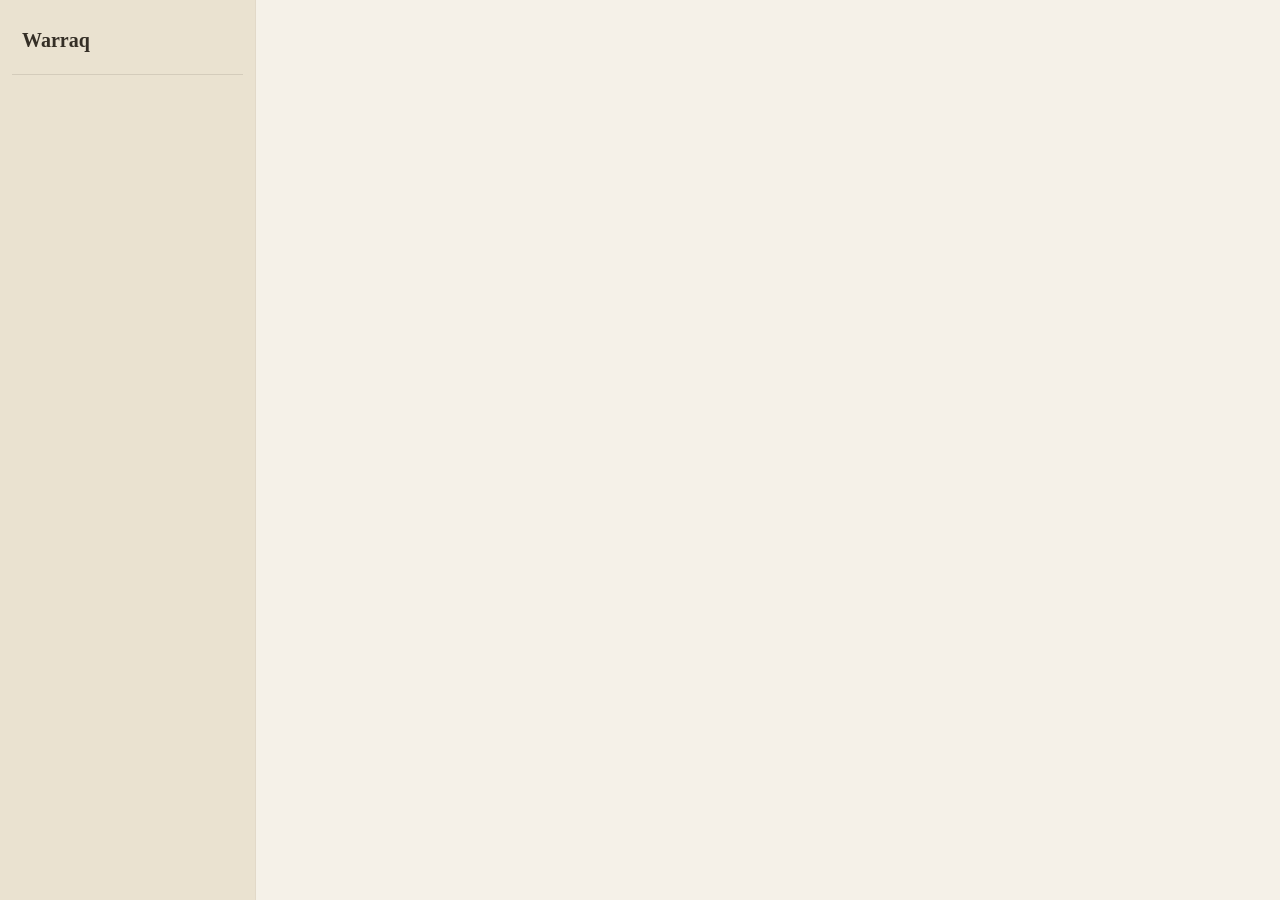
==== commit 5d1be8a7: "refactor: modularize Warraq into vanilla HTML, CSS, and modern ES modules" ====
--- a/app/index.html
+++ b/app/index.html
@@ -1,708 +1,12 @@
 <!DOCTYPE html>
-<!--
-  Warraq (ورّاق) — your personal novel & book library.
-  Single-file app: no dependencies, no build step, all data stays in your browser.
-  Source and live site: https://github.com/Elhendawy-1/-Warraq
--->
-<html lang="en" data-theme="neutral">
+<html lang="en">
 <head>
-<meta charset="utf-8">
-<meta name="viewport" content="width=device-width,initial-scale=1">
-<meta name="description" content="Warraq (ورّاق) — a personal novel and book library: track reading progress, organize custom collections, book series, and keep your reading goals organized. Bilingual Arabic and English. All data stays in your browser.">
-<link rel="icon" type="image/jpeg" href="../assets/logo.jpg">
-<title>Warraq (ورّاق)</title>
-<style>
-:root,[data-theme=neutral]{--bg:#f4f0e6;--card:#fffdf8;--tx:#2e2a22;--mut:#7b7466;--ac:#5f8a68;--on:#fff;--bd:#e2dac8;--sb:#e9e1cd;--sbt:#3a352b;--ft:Georgia,"Times New Roman",serif}
-[data-theme=elegant]{--bg:#fbeff0;--card:#fffaf8;--tx:#47323f;--mut:#9a7a8e;--ac:#b8588a;--on:#fff;--bd:#f0d6e0;--sb:linear-gradient(180deg,#f6d9e6,#e4d8f5);--sbt:#4a3347;--ft:"Palatino Linotype",Palatino,Georgia,serif}
-[data-theme=modern]{--bg:#e8ecf2;--card:#fff;--tx:#1d2433;--mut:#667085;--ac:#1f3a64;--on:#fff;--bd:#d5dbe6;--sb:#14213a;--sbt:#e6ebf5;--ft:"Segoe UI",Helvetica,Arial,sans-serif}
-[data-theme=dark]{--bg:#12141a;--card:#1b1e27;--tx:#e8e6e1;--mut:#9a98a3;--ac:#8fb7ff;--on:#10131a;--bd:#2c303c;--sb:#0c0e13;--sbt:#d9d7d2;--ft:Georgia,serif}
-*{box-sizing:border-box}html,body{margin:0}
-body{font:15px/1.5 system-ui,-apple-system,"Segoe UI",sans-serif;background:var(--bg);color:var(--tx);overflow-x:hidden}
-h1,h2,h3{font-family:var(--ft);margin:0;line-height:1.2}h1{font-size:1.7rem}h2{font-size:1.2rem;margin:26px 0 12px}h3{font-size:1rem}
-p{margin:0}.mut{color:var(--mut)}.sm{font-size:.82rem}
-button,input,select,textarea{font:inherit;color:inherit}
-:focus-visible{outline:3px solid var(--ac);outline-offset:2px}
-#app{display:flex;min-height:100vh}
-aside{width:250px;flex:none;background:var(--sb);color:var(--sbt);position:sticky;top:0;height:100vh;overflow:auto;padding:16px 10px}
-.brand{font:700 1.15rem var(--ft);padding:6px 10px 14px;display:flex;align-items:center;gap:8px}
-.brand img{width:26px;height:26px;border-radius:50%;flex:none;object-fit:cover}
-.nv{display:flex;align-items:center;gap:10px;width:100%;border:0;background:none;color:inherit;padding:9px 10px;border-radius:10px;cursor:pointer;text-align:start;min-height:42px}
-.nv:hover{background:#ffffff30}.nv[aria-current=page]{background:var(--ac);color:var(--on)}
-.nv span:nth-child(2){flex:1;overflow:hidden;text-overflow:ellipsis;white-space:nowrap}.nv em{font-style:normal;font-size:.78rem;opacity:.75}
-.sh{font-size:.78rem;opacity:.7;padding:14px 10px 4px}
-main{flex:1;min-width:0;padding:22px;max-width:1180px;margin:0 auto}
-.top{display:none}#bd{display:none}
-.hd{display:flex;align-items:center;gap:14px;margin-bottom:16px;flex-wrap:wrap}.hd>div{flex:1;min-width:160px}
-.big{font-size:1.7rem;width:52px;height:52px;border-radius:14px;display:grid;place-items:center}
-.btn{border:1px solid var(--bd);background:var(--card);padding:8px 14px;border-radius:10px;cursor:pointer;min-height:40px}
-.btn:hover{border-color:var(--ac)}.btn.pri{background:var(--ac);color:var(--on);border-color:var(--ac)}.btn.dng{color:#c0392b;border-color:#c0392b66}
-.card{background:var(--card);border:1px solid var(--bd);border-radius:14px;box-shadow:0 2px 8px #0000000f}
-.stats{display:grid;grid-template-columns:repeat(auto-fit,minmax(130px,1fr));gap:10px}
-.stat{padding:14px}.stat b{display:block;font:700 1.7rem var(--ft)}
-.tb{display:flex;gap:8px;flex-wrap:wrap;margin-bottom:16px;align-items:center}
-.tb input[type=search]{flex:1;min-width:180px}
-input:not([type=checkbox]):not([type=color]),select,textarea{width:100%;background:var(--card);border:1px solid var(--bd);border-radius:10px;padding:9px 11px;min-height:40px}
-.tb select{width:auto}.chk{display:flex;gap:6px;align-items:center}
-.seg{display:flex}.seg button{border:1px solid var(--bd);background:var(--card);padding:8px 12px;cursor:pointer;min-height:40px}.seg button:first-child{border-start-start-radius:10px;border-end-start-radius:10px}.seg button:last-child{border-start-end-radius:10px;border-end-end-radius:10px}.seg [aria-pressed=true]{background:var(--ac);color:var(--on)}
-.grid{display:grid;grid-template-columns:repeat(auto-fill,minmax(150px,1fr));gap:14px}
-.bk{cursor:pointer;overflow:hidden;display:block}.bk:hover{border-color:var(--ac)}
-.cv{display:block;width:100%;aspect-ratio:2/3;object-fit:cover;background:var(--bd)}
-.ph{background:linear-gradient(135deg,hsl(var(--h),42%,42%),hsl(calc(var(--h) + 40),48%,30%));color:#fff;display:grid;place-items:center;padding:10px;text-align:center;font:600 .85rem var(--ft);overflow:hidden}
-.bi{padding:10px}.bi h3{font-size:.95rem}.st{color:#e0a800;letter-spacing:1px}.ex{display:none}
-.bar{height:8px;border-radius:6px;background:var(--bd);margin:6px 0;overflow:hidden}.bar i{display:block;height:100%;background:var(--ac);border-radius:6px;transition:width .4s}
-.dot{display:inline-block;width:9px;height:9px;border-radius:50%;margin-inline-end:5px}
-.list{display:flex;flex-direction:column;gap:10px}.list .bk{display:flex}.list .cv{width:70px;flex:none;aspect-ratio:2/3}.list .bi{flex:1;min-width:0}.list .ex{display:block}
-.row2{display:grid;grid-template-columns:repeat(auto-fill,minmax(270px,1fr));gap:12px}
-.cr{display:flex;gap:12px;padding:10px}.cr .cv{width:64px;flex:none;border-radius:8px}.cr>div{flex:1;min-width:0}
-.sc{padding:12px;display:flex;gap:10px;align-items:center;cursor:pointer;border:1px solid var(--bd);background:var(--card);border-radius:14px;width:100%;text-align:start}
-.bars{display:flex;gap:8px;align-items:flex-end;height:130px;padding:12px}.bars>div{flex:1;display:flex;flex-direction:column;justify-content:flex-end;align-items:center;height:100%;font-size:.75rem;gap:2px}.bars i{display:block;width:100%;background:var(--ac);border-radius:6px 6px 0 0;min-height:2px}
-.hb{display:grid;grid-template-columns:110px 1fr 30px;gap:8px;align-items:center;margin:6px 0;font-size:.85rem}
-.empty{text-align:center;padding:50px 16px}.empty h2{margin-top:0}.empty .btn{margin-top:14px}
-.row{display:flex;align-items:center;gap:6px;padding:8px 10px;border-bottom:1px solid var(--bd);flex-wrap:wrap}.row .grow{flex:1;min-width:140px}
-.row .btn{padding:4px 10px;min-height:36px}
-.tag{font-size:.72rem;background:var(--ac);color:var(--on);border-radius:8px;padding:1px 7px}
-.themes{display:grid;grid-template-columns:repeat(auto-fit,minmax(130px,1fr));gap:10px}.themes .btn[aria-pressed=true]{background:var(--ac);color:var(--on)}
-dialog{border:0;border-radius:18px;padding:0;width:min(680px,calc(100vw - 16px));max-height:calc(100dvh - 16px);background:var(--card);color:var(--tx);box-shadow:0 12px 50px #0006}
-dialog::backdrop{background:#0008}.db{padding:18px;overflow:auto;max-height:calc(100dvh - 16px)}
-.fg{display:grid;grid-template-columns:repeat(auto-fit,minmax(190px,1fr));gap:10px;margin:10px 0}.fg label,.wide{display:flex;flex-direction:column;gap:3px;font-size:.85rem}.wide{grid-column:1/-1}
-details{border:1px solid var(--bd);border-radius:12px;padding:8px 12px;margin:8px 0}summary{cursor:pointer;font-weight:600;min-height:32px}
-.acts{display:flex;gap:8px;flex-wrap:wrap;margin-top:14px;justify-content:flex-end}
-.det{display:flex;gap:16px;flex-wrap:wrap}.det .cv{width:150px;border-radius:10px;flex:none}.det>div{flex:1;min-width:200px}
-.dl{display:grid;grid-template-columns:auto 1fr;gap:3px 12px;font-size:.88rem;margin:10px 0}.dl dt{color:var(--mut)}.dl dd{margin:0}
-.ic2{display:flex;flex-wrap:wrap;gap:4px}.ic2 button{font-size:1.2rem;width:42px;height:42px;border:1px solid var(--bd);background:var(--card);border-radius:10px;cursor:pointer}.ic2 [aria-pressed=true]{outline:3px solid var(--ac)}
-#toast{position:fixed;bottom:16px;left:50%;transform:translateX(-50%);z-index:99;display:flex;flex-direction:column;gap:6px;align-items:center;width:max-content;max-width:92vw}
-#toast div{background:var(--tx);color:var(--bg);padding:10px 16px;border-radius:12px;box-shadow:0 4px 16px #0004}
-
-:root{--r:14px;--h:44px;--bd2:color-mix(in srgb,var(--tx) 30%,var(--bd));--ring:0 0 0 3px color-mix(in srgb,var(--ac) 28%,transparent);--sh:0 1px 2px #0000000d,0 6px 18px #0000000f}
-.card{border-radius:var(--r);box-shadow:var(--sh)}
-.btn{min-height:var(--h);border-radius:12px;padding:8px 16px;transition:background .15s,border-color .15s,box-shadow .15s;display:inline-flex;align-items:center;justify-content:center;gap:8px}
-.btn:hover{background:color-mix(in srgb,var(--ac) 10%,var(--card))}.btn.pri:hover{background:var(--ac);filter:brightness(1.08)}.btn.ib{padding:0;width:var(--h);flex:none}
-.i{width:18px;height:18px;flex:none}
-input:not([type=checkbox]):not([type=color]):not([type=file]),select,textarea{min-height:var(--h);border-radius:12px;border:1px solid var(--bd2);padding:10px 14px;transition:border-color .15s,box-shadow .15s;color:var(--tx)}
-input:hover:not([type=checkbox]),select:hover,textarea:hover{border-color:var(--ac)}
-input:focus,select:focus,textarea:focus{outline:0;border-color:var(--ac);box-shadow:var(--ring)}
-input:required:user-invalid{border-color:#c0392b}:disabled{opacity:.5;cursor:not-allowed}
-select{appearance:none;padding-inline-end:40px;cursor:pointer;background:var(--card) url("data:image/svg+xml,%3Csvg xmlns='http://www.w3.org/2000/svg' viewBox='0 0 24 24' fill='none' stroke='%23888' stroke-width='2.4' stroke-linecap='round'%3E%3Cpath d='m6 9 6 6 6-6'/%3E%3C/svg%3E") no-repeat right 12px center/18px}
-[dir=rtl] select{background-position:left 12px center}textarea{line-height:1.7;resize:vertical}
-input[type=checkbox]{appearance:none;width:24px;height:24px;margin:0;flex:none;border:2px solid var(--bd2);border-radius:8px;background:var(--card) center/15px no-repeat;cursor:pointer;transition:background .15s,border-color .15s}
-input[type=checkbox]:checked{background-color:var(--ac);border-color:var(--ac);background-image:url("data:image/svg+xml,%3Csvg xmlns='http://www.w3.org/2000/svg' viewBox='0 0 24 24' fill='none' stroke='%23fff' stroke-width='3.5' stroke-linecap='round' stroke-linejoin='round'%3E%3Cpath d='m5 12 5 5 9-10'/%3E%3C/svg%3E")}
-[data-theme=dark] input[type=checkbox]:checked{background-image:url("data:image/svg+xml,%3Csvg xmlns='http://www.w3.org/2000/svg' viewBox='0 0 24 24' fill='none' stroke='%2310131a' stroke-width='3.5' stroke-linecap='round' stroke-linejoin='round'%3E%3Cpath d='m5 12 5 5 9-10'/%3E%3C/svg%3E")}
-input[type=checkbox]:focus-visible{box-shadow:var(--ring);outline:0}
-label:has(>input[type=checkbox]){flex-direction:row!important;align-items:center;gap:10px;min-height:var(--h);cursor:pointer;font-size:.95rem}
-.bar2{display:flex;flex-wrap:wrap;gap:10px 12px;align-items:center;padding:12px;background:var(--card);border:1px solid var(--bd);border-radius:18px;box-shadow:var(--sh);margin-bottom:18px}
-.srch{position:relative;flex:1 1 280px}.srch>.i{position:absolute;inset-inline-start:14px;top:50%;translate:0 -50%;color:var(--mut);pointer-events:none}
-.srch input{padding-inline:44px 44px}.srch input::-webkit-search-cancel-button{display:none}
-.clr{position:absolute;inset-inline-end:6px;top:50%;translate:0 -50%;width:36px;height:36px;border:0;border-radius:50%;background:none;color:var(--mut);cursor:pointer;display:grid;place-items:center}.clr:hover{background:var(--bd)}.clr[hidden]{display:none}
-.grp{display:flex;gap:8px;flex-wrap:wrap;align-items:center}.grp select{width:auto;min-width:136px}
-.chip{display:inline-flex;align-items:center;gap:6px;min-height:var(--h);padding:0 16px;border-radius:999px;border:1px solid var(--bd2);background:var(--card);cursor:pointer;transition:background .15s}
-.chip[aria-pressed=true]{background:var(--ac);color:var(--on);border-color:var(--ac)}.chip[aria-pressed=true] svg{fill:currentColor}
-.seg button{min-width:var(--h)}
-.fh{display:flex;align-items:center;justify-content:space-between;gap:10px;margin-bottom:12px}
-.fc{border:1px solid var(--bd);border-radius:16px;padding:14px;margin:10px 0;background:color-mix(in srgb,var(--bg) 40%,var(--card))}
-details.fc{padding:0}details.fc>summary{display:flex;align-items:center;gap:10px;padding:10px 14px;min-height:var(--h);list-style:none}details.fc>summary::-webkit-details-marker{display:none}
-details.fc>summary b{flex:1}details.fc>summary::after{content:"";width:9px;height:9px;border:solid var(--mut);border-width:0 2px 2px 0;rotate:45deg;transition:rotate .2s}details.fc[open]>summary::after{rotate:-135deg}
-details.fc>.fg{padding:0 14px 14px;margin:0}.ci{display:grid;place-items:center;width:34px;height:34px;border-radius:10px;background:color-mix(in srgb,var(--ac) 14%,transparent);color:var(--ac);flex:none}
-.big-in input{font:600 1.15rem var(--ft);min-height:52px}
-.cvrow{display:flex;gap:14px;align-items:flex-start;flex-wrap:wrap}.cvp{position:relative;width:104px;aspect-ratio:2/3;border-radius:10px;background:var(--bd);display:grid;place-items:center;color:var(--mut);overflow:hidden;flex:none}
-.cvp img{position:absolute;inset:0;width:100%;height:100%;object-fit:cover}.cvc{flex:1;min-width:210px;display:flex;flex-direction:column;gap:10px}
-.vh{position:absolute;width:1px;height:1px;opacity:0;overflow:hidden}.drop{display:flex;flex-direction:column;align-items:center;gap:2px;padding:18px 12px;border:2px dashed var(--bd2);border-radius:14px;cursor:pointer;text-align:center;color:var(--mut);transition:border-color .15s,background .15s}
-.drop:hover,.drop.on,.vh:focus-visible+.drop{border-color:var(--ac);background:color-mix(in srgb,var(--ac) 8%,transparent)}.vh:focus-visible+.drop{box-shadow:var(--ring)}.drop b{color:var(--tx)}
-.acts.sticky{position:sticky;bottom:-18px;background:var(--card);padding:12px 0 4px;margin-top:8px}
-.sgrid{display:grid;gap:16px;grid-template-columns:repeat(auto-fit,minmax(min(100%,420px),1fr));align-items:start}
-.sc2{background:var(--card);border:1px solid var(--bd);border-radius:18px;box-shadow:var(--sh);padding:16px}.sc2 header{display:flex;gap:12px;align-items:center;margin-bottom:8px}.sc2 h2{margin:0;font-size:1.1rem}
-.set{display:flex;align-items:center;justify-content:space-between;gap:12px;flex-wrap:wrap;padding:12px 0;border-top:1px solid var(--bd)}.set:first-of-type{border-top:0}.set .ctl select{min-width:180px}
-.pills{display:flex;gap:8px;flex-wrap:wrap}.pill[aria-pressed=true]{background:var(--ac);color:var(--on);border-color:var(--ac)}.sw{width:14px;height:14px;border-radius:50%;border:2px solid #fff8;flex:none}
-.danger{border:1px solid #c0392b55;border-radius:14px;padding:12px;margin-top:8px}.note{margin:4px 0}.big.mini{width:36px;height:36px;font-size:1.1rem}.sc2 .row{padding-inline:0}
-dialog{border-radius:20px}.db{padding:18px 20px}
-@media(max-width:767px){.grp{width:100%}.grp select{flex:1 1 130px}.set .ctl,.set .ctl select{width:100%}.bar2{padding:10px}}
-html[lang=ar] body{font-family:"Segoe UI",Tahoma,"Noto Sans Arabic",Cairo,Tajawal,system-ui,sans-serif;line-height:1.75}
-html[lang=ar][data-theme]{--ft:Tahoma,"Segoe UI","Noto Sans Arabic",Cairo,sans-serif}
-h1,h2,h3,p,dd,.bi{overflow-wrap:anywhere}
-@media(min-width:768px) and (max-width:1023px){aside{width:200px}main{padding:18px}}
-@media(max-width:767px){
-aside{position:fixed;z-index:30;inset-inline-start:0;top:0;width:280px;transform:translateX(-100%);transition:transform .25s}
-[dir=rtl] aside{transform:translateX(100%)}.nv-open aside,[dir=rtl] .nv-open aside{transform:none}.nv-open #bd{display:block;position:fixed;inset:0;background:#0006;z-index:20}
-.top{display:flex;align-items:center;gap:10px;position:sticky;top:0;z-index:10;background:var(--card);border-bottom:1px solid var(--bd);padding:8px 12px}.top b{flex:1;font-family:var(--ft)}
-main{padding:14px}.grid{grid-template-columns:repeat(auto-fill,minmax(130px,1fr));gap:10px}h1{font-size:1.4rem}.hd .btn.pri{width:100%}}
-.seg button{display:grid;place-items:center;padding:0}
-@media(min-width:1280px){.bar2 .grp{border-inline-start:1px solid var(--bd);padding-inline-start:12px}}
-.card.bk{transition:border-color .15s,box-shadow .15s}.card.bk:hover{box-shadow:0 2px 4px #0000000d,0 10px 24px #00000018}
-#bb svg, .back-btn svg{width:20px;height:20px}
-[dir=rtl] #bb svg, [dir=rtl] .back-btn svg{transform:scaleX(-1)}
-.back-btn{flex:none}
-.sv{display:flex;gap:14px;align-items:flex-start;flex-wrap:wrap}
-.sv .big{width:96px;height:96px;border-radius:14px;display:grid;place-items:center;font-size:2.6rem;overflow:hidden;flex:none}
-.sv .big img{width:100%;height:100%;object-fit:cover}
-.chips{display:flex;gap:8px;flex-wrap:wrap;margin-top:8px}
-.chip2{background:var(--card);border:1px solid var(--bd);border-radius:999px;padding:4px 12px;font-size:.8rem;cursor:pointer;display:inline-flex;align-items:center;gap:4px}
-.chip2:hover{border-color:var(--ac)}
-.srow{display:flex;gap:10px;align-items:center;background:var(--card);border:1px solid var(--bd);border-radius:12px;padding:8px 10px;margin-bottom:8px;width:100%;text-align:start}
-.srow[role=button],button.srow{cursor:pointer}
-.srow:hover{border-color:var(--ac)}
-.srow .pos{width:28px;height:28px;border-radius:999px;background:var(--bd);display:grid;place-items:center;font-weight:600;font-size:.8rem;flex:none}
-.srow .srt{width:42px;height:56px;border-radius:8px;display:grid;place-items:center;font-weight:700;font-style:normal;flex:none;background:hsl(var(--h,160) 32% 88%);color:hsl(var(--h,160) 40% 35%);overflow:hidden}
-.srow .srt img{width:100%;height:100%;object-fit:cover;border-radius:8px}
-[dir=rtl] .srow .pos{margin-inline-end:2px}
-.srow .grow{min-width:0;flex:1}
-.plist{display:flex;flex-direction:column;gap:8px;max-height:320px;overflow:auto;padding:2px;margin-top:10px}
-.mctl{display:flex;gap:4px;flex:none}
-.mctl .btn{padding:4px 8px;min-width:34px;min-height:34px}
-@media(prefers-reduced-motion:reduce){*{transition:none!important}}
-</style>
+  <meta charset="utf-8">
+  <meta http-equiv="refresh" content="0; url=../">
+  <link rel="canonical" href="../">
+  <title>Redirecting to Warraq...</title>
 </head>
 <body>
-<div id="app">
-<aside aria-label="Main navigation"><div class="brand">Warraq</div><nav id="nav"></nav></aside>
-<div id="bd" data-act="menu"></div>
-<div style="flex:1;min-width:0">
-<div class="top"><button class="btn" data-act="menu" aria-label="Open menu">☰</button><button class="btn ib" id="bb" data-act="back" hidden aria-label="Back"><svg class="i" viewBox="0 0 24 24" aria-hidden="true" fill="none" stroke="currentColor" stroke-width="2" stroke-linecap="round" stroke-linejoin="round"><path d="M19 12H5m7 7-7-7 7-7"/></svg></button><b id="ttl">Warraq</b><button class="btn pri" data-act="add" aria-label="Add book">＋</button></div>
-<main id="main"></main>
-</div></div>
-<dialog id="dlg" aria-label="Dialog"></dialog>
-<dialog id="cfm" aria-label="Confirm"></dialog>
-<input type="file" id="imp" accept="application/json,.json" hidden>
-<div id="toast" role="status" aria-live="polite"></div>
-<script>
-"use strict";
-/* ===== Localization (English / Arabic) ===== */
-let LANG='en';
-const AR={"Warraq": "ورّاق", "Main navigation": "القائمة الرئيسية", "Open menu": "فتح القائمة", "Add book": "إضافة كتاب", "Dashboard": "لوحة التحكم", "My Library": "مكتبتي", "Sections": "الأقسام", "More": "المزيد", "Statistics": "الإحصائيات", "Settings": "الإعدادات", "Welcome back": "مرحبًا بعودتك", "Your reading life at a glance.": "نظرة سريعة على رحلتك مع القراءة.", "＋ Add book": "＋ إضافة كتاب", "Total books": "إجمالي الكتب", "Currently reading": "أقرأ حاليًا", "Completed": "مكتملة", "Want to read": "أريد قراءتها", "Want to buy": "أريد شراءها", "Favorites": "المفضلة", "Pages read": "الصفحات المقروءة", "Reading progress overview": "نظرة عامة على تقدم القراءة", "{0} of {1} pages across books with a page count ({2}%)": "{0} من {1} صفحة في الكتب التي لها عدد صفحات ({2}%)", "Continue reading": "متابعة القراءة", "Page {0} of {1} · {2}%": "الصفحة {0} من {1} · {2}%", "Update progress": "تحديث التقدم", "Nothing in progress. Start a book from your library.": "لا توجد كتب قيد القراءة. ابدأ كتابًا من مكتبتك.", "Recently added": "أُضيفت مؤخرًا", "Recently completed": "اكتملت مؤخرًا", "Reading activity": "نشاط القراءة", "Books completed per month": "الكتب المكتملة شهريًا", "{0} books": "{0} كتاب", "Every book you own, want or love.": "كل كتاب تملكه أو تريده أو تحبه.", "Search title, author or genre": "ابحث بالعنوان أو المؤلف أو النوع", "Search books": "البحث عن الكتب", "All sections": "كل الأقسام", "Filter by section": "تصفية حسب القسم", "Any status": "أي حالة", "Filter by status": "تصفية حسب الحالة", "Sort by": "ترتيب حسب", "Newest added": "الأحدث إضافة", "A to Z": "أبجديًا", "Rating": "التقييم", "Progress": "التقدم", "View": "العرض", "Grid view": "عرض شبكي", "List view": "عرض قائمة", "No matching books": "لم يتم العثور على كتب", "Try a different search or clear the filters.": "جرّب بحثًا مختلفًا أو أزل عوامل التصفية.", "Your reading journey starts here.": "رحلتك مع القراءة تبدأ من هنا.", "Nothing in “{0}” yet.": "لا توجد كتب في «{0}» بعد.", "Your library is empty.": "مكتبتك فارغة.", "Add your first book.": "أضف أول كتاب لك.", "Unknown author": "مؤلف غير معروف", "{0} pages": "{0} صفحة", "Favorite": "مفضل", "Calculated live from your library.": "تُحسب مباشرة من بيانات مكتبتك.", "Average rating": "متوسط التقييم", "Total spent": "إجمالي الإنفاق", "Books completed, last 12 months": "الكتب المكتملة خلال آخر 12 شهرًا", "By status": "حسب الحالة", "By genre": "حسب النوع", "Add books to see genres.": "أضف كتبًا لعرض الأنواع.", "No genre": "بدون نوع", "Language": "اللغة", "Numbers": "الأرقام", "Western digits (1234)": "أرقام غربية (1234)", "Arabic-Indic digits (١٢٣٤)": "أرقام هندية (١٢٣٤)", "Theme": "المظهر", "Neutral": "محايد", "Elegant": "أنيق", "Modern": "عصري", "Dark mode": "الوضع الداكن", "Default section for new books": "القسم الافتراضي للكتب الجديدة", "Default": "افتراضي", "(hidden from menu)": "(مخفي من القائمة)", "Move {0} up": "نقل {0} للأعلى", "Move {0} down": "نقل {0} للأسفل", "Edit": "تعديل", "Delete": "حذف", "＋ New section": "＋ قسم جديد", "Backup and restore": "النسخ الاحتياطي والاستعادة", "Export library (JSON)": "تصدير المكتبة (JSON)", "Import backup": "استيراد نسخة احتياطية", "Erase everything": "مسح كل شيء", "storageNote": "<b>بياناتك محفوظة في هذا المتصفح فقط.</b> فتح هذا الملف في متصفح أو جهاز آخر سيبدأ بمكتبة فارغة، ولا تتم أي مزامنة تلقائية. لنقل مكتبتك، صدّر ملف نسخة احتياطية ثم استورده هناك.", "Edit book": "تعديل الكتاب", "Add a book": "إضافة كتاب", "Title *": "العنوان *", "Author": "المؤلف", "Genre": "النوع", "Section": "القسم", "Reading status": "حالة القراءة", "Description": "الوصف", "Cover image": "صورة الغلاف", "Image URL": "رابط الصورة", "Or upload a picture": "أو ارفع صورة", "Cover preview": "معاينة الغلاف", "Remove cover": "إزالة الغلاف", "Reading": "قيد القراءة", "Total pages": "إجمالي الصفحات", "Current page": "الصفحة الحالية", "Date started": "تاريخ البدء", "Date completed": "تاريخ الإكمال", "Personal rating": "التقييم الشخصي", "No rating": "بدون تقييم", "Publication": "النشر", "Publication year": "سنة النشر", "Publisher": "الناشر", "Purchase": "الشراء", "Purchase status": "حالة الشراء", "Price": "السعر", "Purchase date": "تاريخ الشراء", "Notes": "الملاحظات", "Personal notes": "ملاحظات شخصية", "Cancel": "إلغاء", "Save book": "حفظ الكتاب", "Save": "حفظ", "Not started": "لم تبدأ", "On hold": "مؤجلة", "Dropped": "متروكة", "Not purchased": "لم يُشترَ", "Purchased": "تم الشراء", "Gift": "هدية", "Borrowed": "مستعار", "Status": "الحالة", "Pages": "الصفحات", "Year": "السنة", "Added": "تاريخ الإضافة", "Started": "تاريخ البدء", "Move to section": "نقل إلى قسم", "♥ Favorited": "♥ في المفضلة", "♡ Add to favorites": "♡ أضف إلى المفضلة", "Update page": "تحديث الصفحة", "Mark completed": "تحديد كمكتمل", "Close": "إغلاق", "Edit section": "تعديل القسم", "New section": "قسم جديد", "Name *": "الاسم *", "Color": "اللون", "Icon": "الأيقونة", "Behavior": "السلوك", "Save section": "حفظ القسم", "Show in main menu": "إظهار في القائمة الرئيسية", "Default for new books": "افتراضي للكتب الجديدة", "Untitled": "بدون عنوان", "No special behavior": "بدون سلوك خاص", "Marks books as Reading": "يحوّل الكتب إلى «قيد القراءة»", "Marks books as Completed": "يحوّل الكتب إلى «مكتملة»", "Counts as Want to Read": "يُحتسب ضمن «أريد قراءتها»", "Counts as Want to Buy": "يُحتسب ضمن «أريد شراءها»", "Marks books as On hold": "يحوّل الكتب إلى «مؤجلة»", "Marks books as Dropped": "يحوّل الكتب إلى «متروكة»", "Backup downloaded": "تم تنزيل النسخة الاحتياطية", "Import failed: {0}": "فشل الاستيراد: {0}", "Not a valid library file": "ملف المكتبة غير صالح", "The file has no sections": "لا يحتوي الملف على أقسام", "this is not a valid library backup.": "هذا ليس ملف نسخة احتياطية صالحًا.", "Import library": "استيراد المكتبة", "This file has <b>{0} books</b> and <b>{1} sections</b>. Merge adds only what is missing from your library. Replace deletes your current library first.": "يحتوي هذا الملف على <b>{0} كتاب</b> و<b>{1} قسم</b>. الدمج يضيف فقط ما ليس موجودًا في مكتبتك، أما الاستبدال فيحذف مكتبتك الحالية أولًا.", "Merge": "دمج", "Replace": "استبدال", "Library imported": "تم استيراد المكتبة", "Storage is full or blocked. Export a backup now.": "مساحة التخزين ممتلئة أو محظورة. صدّر نسخة احتياطية الآن.", "Saved data could not be read. A copy was kept and a fresh library started.": "تعذّرت قراءة البيانات المحفوظة. تم الاحتفاظ بنسخة منها وبدء مكتبة جديدة.", "of {0} pages": "من {0} صفحة", "page number": "رقم الصفحة", "Marked as completed 🎉": "تم تحديد الكتاب كمكتمل 🎉", "Finished! Marked as completed 🎉": "أحسنت! تم إكمال الكتاب 🎉", "Delete book?": "حذف الكتاب؟", "“{0}” will be removed permanently.": "سيتم حذف «{0}» نهائيًا.", "Book deleted": "تم حذف الكتاب", "Keep at least one section": "يجب الإبقاء على قسم واحد على الأقل", "Delete section?": "حذف القسم؟", "“{0}” will be removed. {1}": "سيتم حذف «{0}». {1}", "{0} book(s) will move to your default section.": "سيتم نقل {0} كتاب إلى القسم الافتراضي.", "It has no books.": "لا يحتوي على كتب.", "Erase everything?": "مسح كل شيء؟", "All books and sections will be deleted. Export a backup first if unsure.": "سيتم حذف كل الكتب والأقسام. صدّر نسخة احتياطية أولًا إن لم تكن متأكدًا.", "Library erased": "تم مسح المكتبة", "Book saved": "تم حفظ الكتاب", "Section saved": "تم حفظ القسم", "Book moved": "تم نقل الكتاب", "Image too large (max 8 MB)": "الصورة كبيرة جدًا (الحد الأقصى 8 ميجابايت)", "Could not read that image": "تعذّرت قراءة هذه الصورة", "Please fill out this field.": "يرجى ملء هذا الحقل.", "Cover of {0}": "غلاف {0}", "No cover for {0}": "لا يوجد غلاف لـ {0}", "Reading progress {0}%": "تقدم القراءة {0}%", "{0} of 5 stars": "{0} من 5 نجوم", "Currently Reading": "أقرأ حاليًا", "Books you are reading right now": "الكتب التي تقرؤها الآن", "Completed Books": "الكتب المكتملة", "Finished reads": "قراءات انتهيت منها", "Want to Read": "أريد قراءتها", "Your reading wishlist": "قائمة رغباتك في القراءة", "Want to Buy": "أريد شراءها", "Books to get next": "كتب تنوي اقتناءها", "On Hold": "مؤجلة", "Paused for now": "متوقفة مؤقتًا", "Dropped / Abandoned": "متروكة / مهجورة", "Not for me": "لم تناسبني", "All-time favorites": "المفضلة على الإطلاق", "Optional": "اختياري", "Clear search": "مسح البحث", "Filters": "عوامل التصفية", "Discard changes?": "تجاهل التغييرات؟", "You have unsaved changes. Close without saving?": "لديك تغييرات غير محفوظة. هل تريد الإغلاق دون حفظ؟", "Discard": "تجاهل", "Keep editing": "متابعة التحرير", "Choose a cover image": "اختر صورة الغلاف", "or drag and drop it here": "أو اسحبها وأفلتها هنا", "Reading progress": "تقدم القراءة", "Purchase information": "معلومات الشراء", "Rating and notes": "التقييم والملاحظات", "Appearance": "المظهر العام", "Choose how the library looks.": "اختر شكل المكتبة.", "Choose the interface language.": "اختر لغة الواجهة.", "Library preferences": "تفضيلات المكتبة", "Defaults used when browsing and adding books.": "القيم الافتراضية عند التصفح وإضافة الكتب.", "Default view": "العرض الافتراضي", "Default sorting": "الترتيب الافتراضي", "Create, rename, reorder or delete your sections.": "أنشئ أقسامك أو أعد تسميتها أو رتّبها أو احذفها.", "Data management": "إدارة البيانات", "Back up your library or move it to another device.": "انسخ مكتبتك احتياطيًا أو انقلها إلى جهاز آخر.", "Danger zone": "منطقة الخطر", "Deletes every book and section from this browser.": "يحذف كل الكتب والأقسام من هذا المتصفح.", "About": "حول التطبيق", "Data format version {0}": "إصدار تنسيق البيانات {0}", "Digits used for numbers and dates.": "الأرقام المستخدمة في الأعداد والتواريخ.", "Your data stays in this browser.": "تبقى بياناتك في هذا المتصفح.",
-"e.g. Dune": "مثال: أرض زيكولا", "Replace cover image": "استبدال صورة الغلاف", "Import skipped {0} invalid record(s).": "تم تجاهل {0} من السجلات غير الصالحة أثناء الاستيراد.",
-"Book Series": "سلاسل الكتب", "New series": "سلسلة جديدة", "Edit series": "تعديل السلسلة", "Series name": "اسم السلسلة", "Series description": "وصف السلسلة", "Series cover URL": "رابط صورة السلسلة",
-"Add book to series": "إضافة كتاب إلى السلسلة", "Create a new book instead": "إنشاء كتاب جديد بدلًا من ذلك", "Choose a book from your library": "اختر كتابًا من مكتبتك", "Filter by title or author": "تصفية بالعنوان أو المؤلف",
-"Add to “{0}”": "إضافة إلى «{0}»", "Position in series (1–{0}, empty = end)": "الترتيب في السلسلة (1–{0}، الفارغ = النهاية)", "No matching series": "لا توجد سلاسل مطابقة", "Search series": "البحث في السلاسل", "Sort series": "ترتيب السلاسل",
-"Series progress": "تقدّم السلسلة", "No series yet": "لا توجد سلاسل بعد", "Track your multi-book sagas in reading order.": "تابع سلاسلك من الكتب المتتابعة بترتيب القراءة.", "This series is empty": "هذه السلسلة فارغة", "Add the first book to start tracking progress.": "أضف أول كتاب في السلسلة لبدء متابعة التقدم.",
-"Remove from series": "إزالة من السلسلة", "Remove “{0}” from this series? The book stays in your library.": "إزالة «{0}» من هذه السلسلة؟ يبقى الكتاب في مكتبتك.", "Delete series?": "حذف السلسلة؟", "“{0}” series will be deleted. Books stay in your library.": "سيتم حذف سلسلة «{0}». تبقى الكتب في مكتبتك.",
-"Book added to series": "تمت إضافة الكتاب إلى السلسلة", "Book removed from series": "تمت إزالة الكتاب من السلسلة", "Series saved": "تم حفظ السلسلة", "Series deleted": "تم حذف السلسلة", "Save series": "حفظ السلسلة", "e.g. Harry Potter": "مثال: هاري بوتر",
-"Back": "رجوع", "This file also contains <b>{0} series</b>.": "يحتوي الملف أيضًا على <b>{0} من السلاسل</b>.", "Books in series": "كتب السلسلة", "Remove": "إزالة",
-"Every book in your library is already in this series.": "كل كتب مكتبتك موجودة بالفعل في هذه السلسلة.", "Across this series: {0} of {1} pages read ({2}%)": "في هذه السلسلة: قُرئت {0} من {1} صفحة ({2}%)"};
-const EN={"storageNote": "<b>Your data is stored only in this browser.</b> Opening this file in another browser or on another device starts an empty library; nothing syncs automatically. To move your library, export a backup file and import it there."};
-function T(s,...a){return (LANG==='ar'?AR[s]:EN[s]??s)?.replace(/\{(\d)\}/g,(m,i)=>nf(a[i]))??s}
-const loc=()=>S.prefs.digits==='ar'?'ar-EG':'ar-EG-u-nu-latn';
-const nf=n=>LANG==='ar'&&typeof n==='number'?new Intl.NumberFormat(loc()).format(n):n;
-const fd=d=>{if(!d||LANG!=='ar')return d;const x=new Date(d+'T00:00:00');return isNaN(x)?d:x.toLocaleDateString(loc(),{year:'numeric',month:'long',day:'numeric'})};
-const tr=o=>new Proxy(o,{get:(a,k)=>typeof a[k]==='string'?T(a[k]):a[k]});
-const sn=s=>s.dflt?T(s.name):s.name,sd=s=>s.dflt?T(s.desc):s.desc;
-function applyStatic(){$('aside').setAttribute('aria-label',T('Main navigation'));$('.brand').innerHTML=`<img src="${LOGO}" alt="" onerror="this.remove()">${T('Warraq')}`;document.title=T('Warraq');
-  $('.top button').setAttribute('aria-label',T('Open menu'));$('.top .pri').setAttribute('aria-label',T('Add book'));const bb=$('#bb');if(bb)bb.setAttribute('aria-label',T('Back'))}
-
-/* ===== Constants & helpers ===== */
-const KEY='novelLibrary.v1',VER=2,LOGO='../assets/logo.jpg';
-const THEMES=tr({neutral:'Neutral',elegant:'Elegant',modern:'Modern',dark:'Dark mode'});
-const STAT=tr({unread:'Not started',reading:'Reading',completed:'Completed',hold:'On hold',dropped:'Dropped'});
-const PUR=tr({no:'Not purchased',yes:'Purchased',gift:'Gift',borrowed:'Borrowed'});
-const ROLES=tr({'':'No special behavior',reading:'Marks books as Reading',completed:'Marks books as Completed',toread:'Counts as Want to Read',tobuy:'Counts as Want to Buy',hold:'Marks books as On hold',dropped:'Marks books as Dropped'});
-const ICONS=['📖','📚','✅','🔖','🛒','⏸️','🚫','⭐','🌙','🔥','🧙','💌','🎁','🔁','☀️','🕵️','🚀','🌸','🏆','🇪🇬'];
-const BK={title:'',author:'',cover:'',desc:'',genre:'',section:'',status:'unread',pages:0,page:0,prev:0,year:'',publisher:'',isbn:'',lang:'',price:'',pdate:'',purchase:'no',rating:0,notes:'',fav:false,added:'',started:'',completed:''};
-const $=(s,r=document)=>r.querySelector(s);
-const uid=()=>Math.random().toString(36).slice(2,9)+Date.now().toString(36);
-const esc=s=>String(s??'').replace(/[&<>"']/g,c=>({'&':'&amp;','<':'&lt;','>':'&gt;','"':'&quot;',"'":'&#39;'}[c]));
-const today=()=>new Date().toISOString().slice(0,10);
-const pct=b=>b.pages>0?Math.min(100,Math.round(b.page/b.pages*1000)/10):(b.status==='completed'?100:0);
-const pagesRead=b=>b.status==='completed'?(b.pages||b.page):b.page;
-const stars=n=>'★'.repeat(n)+'☆'.repeat(5-n);
-const nz=s=>String(s||'').toLowerCase().normalize('NFKD').replace(/[\u0300-\u036f\u064B-\u065F\u0670\u0640]/g,'').replace(/[إأآٱ]/g,'ا').replace(/ى/g,'ي').replace(/ة/g,'ه');
-const hue=t=>[...t].reduce((a,c)=>a+c.charCodeAt(0),0)%360;
-
-/* ===== Storage service (versioned, validated) ===== */
-function defaults(){
-  const mk=(name,icon,color,role,desc)=>({id:uid(),name,icon,color,role,desc,nav:true,dflt:true});
-  const s=[mk('Currently Reading','📖','#3b82f6','reading','Books you are reading right now'),mk('Completed Books','✅','#16a34a','completed','Finished reads'),mk('Want to Read','🔖','#a855f7','toread','Your reading wishlist'),mk('Want to Buy','🛒','#d97706','tobuy','Books to get next'),mk('On Hold','⏸️','#64748b','hold','Paused for now'),mk('Dropped / Abandoned','🚫','#ef4444','dropped','Not for me'),mk('Favorites','⭐','#ec4899','','All-time favorites')];
-  return {v:VER,sections:s,series:[],books:[],prefs:{theme:'neutral',view:'grid',defSec:s[2].id,lang:'en',digits:'latn',sort:'added',ssort:'added'}};
-}
-const DEF=Object.fromEntries(defaults().sections.map(s=>[s.name,s.desc]));
-function normalize(d,warn){
-  if(!d||typeof d!=='object'||!Array.isArray(d.sections)||!Array.isArray(d.books))throw new Error(T('Not a valid library file'));
-  warn=warn||{};
-  const rawSecs=d.sections.filter(s=>s&&typeof s==='object'&&s.id&&s.name),secs=rawSecs.map(s=>({id:String(s.id),name:String(s.name).slice(0,60),desc:String(s.desc||'').slice(0,200),icon:String(s.icon||'📖').slice(0,8),color:/^#[0-9a-f]{6}$/i.test(s.color)?s.color:'#5f8a68',nav:s.nav!==false,role:ROLES[s.role]!==undefined?s.role:'',dflt:s.dflt!==undefined?!!s.dflt:DEF[s.name]===s.desc}));
-  warn.sections=d.sections.length-rawSecs.length;
-  if(!secs.length)throw new Error(T('The file has no sections'));
-  const ids=new Set(secs.map(s=>s.id)),p=d.prefs||{},defSec=ids.has(p.defSec)?p.defSec:secs[0].id;
-  const rawBooks=d.books.filter(b=>b&&typeof b==='object'&&String(b.title||'').trim()),books=rawBooks.map(b=>{
-    const o={...BK};
-    for(const k in BK){const t=typeof BK[k],v=b[k];if(t==='string')o[k]=String(v??'');else if(t==='number')o[k]=Math.max(0,Number(v)||0);else o[k]=!!v}
-    o.id=String(b.id||uid());if(!ids.has(o.section))o.section=defSec;if(!STAT[o.status])o.status='unread';if(!PUR[o.purchase])o.purchase='no';
-    o.rating=Math.min(5,Math.round(o.rating));o.added=o.added||today();return o});
-  warn.books=d.books.length-rawBooks.length;
-
-  /* series: optional in backups; members must reference valid payload book ids; unique series ids and unique memberships */
-  const bset=new Set(books.map(b=>b.id)),seenSer=new Set();let memBad=0;
-  const series=(Array.isArray(d.series)?d.series:[]).filter(s=>{
-    if(!s||typeof s!=='object'||!s.id||!String(s.name||'').trim()||seenSer.has(String(s.id)))return false;
-    seenSer.add(String(s.id));return true;
-  }).map(s=>{
-    const mem=[],seenMem=new Set();
-    (Array.isArray(s.books)?s.books:[]).forEach((m,idx)=>{
-      if(!m||typeof m!=='object'||!m.id||!bset.has(String(m.id))||seenMem.has(String(m.id))){memBad++;return}
-      seenMem.add(String(m.id));
-      mem.push({id:String(m.id),ord:Number(m.ord)||idx+1})});
-    mem.sort((a,b)=>a.ord-b.ord);
-    const sortedMem=mem.map((m,k)=>({id:m.id,ord:k+1}));
-    return {id:String(s.id),name:String(s.name).trim().slice(0,80),desc:String(s.desc||'').slice(0,300),cover:String(s.cover||'').slice(0,600),icon:String(s.icon||'📚').slice(0,8),added:String(s.added||today()).slice(0,10),books:sortedMem}});
-  warn.series=(Array.isArray(d.series)?d.series.length:0)-series.length;
-  warn.members=memBad;
-
-  return {v:VER,sections:secs,series,books,prefs:{theme:THEMES[p.theme]?p.theme:'neutral',view:p.view==='list'?'list':'grid',defSec,lang:p.lang==='ar'?'ar':'en',digits:p.digits==='ar'?'ar':'latn',sort:['added','az','rating','progress'].includes(p.sort)?p.sort:'added',ssort:p.ssort==='az'?'az':'added'}};
-}
-let recovered=false;
-const Store={
-  load(){try{const r=localStorage.getItem(KEY);if(!r)return defaults();return normalize(JSON.parse(r))}
-    catch(e){recovered=true;try{localStorage.setItem(KEY+'.corrupt',localStorage.getItem(KEY)||'')}catch(_){}return defaults()}},
-  save(){try{localStorage.setItem(KEY,JSON.stringify(S))}catch(e){toast(T('Storage is full or blocked. Export a backup now.'))}}
-};
-let S=Store.load();LANG=S.prefs.lang;
-const UI={route:'dash',q:'',sec:'',st:'',fav:false,sort:S.prefs.sort||'added',sq:'',pq:'',open:null,dirty:false};
-let pendSer=null,pendPos=0;
-
-/* ===== Section service ===== */
-const Sec={
-  get:id=>S.sections.find(s=>s.id===id),
-  count:id=>S.books.filter(b=>b.section===id).length,
-  add(d){const s={id:uid(),name:T('New section'),desc:'',icon:'📖',color:'#5f8a68',nav:true,role:'',...d};S.sections.push(s);return s},
-  remove(id){const rest=S.sections.filter(s=>s.id!==id);if(!rest.length)return false;
-    if(S.prefs.defSec===id)S.prefs.defSec=rest[0].id;
-    S.books.forEach(b=>{if(b.section===id)b.section=S.prefs.defSec});S.sections=rest;return true},
-  shift(id,d){const i=S.sections.findIndex(s=>s.id===id),j=i+d;if(j<0||j>=S.sections.length)return;[S.sections[i],S.sections[j]]=[S.sections[j],S.sections[i]]}
-};
-const roleStatus={reading:'reading',completed:'completed',hold:'hold',dropped:'dropped'};
-
-/* ===== Book service ===== */
-const Bk={
-  get:id=>S.books.find(b=>b.id===id),
-  del(id){S.books=S.books.filter(b=>b.id!==id);
-    if(S.series){(S.series||[]).forEach(s=>{s.books=(s.books||[]).filter(m=>m.id!==id);Ser.renum(s)})}},
-  complete(b){if(b.status!=='completed'){b.prev=b.page;   /* remember exact last reading position for undo */
-    if(b.pages)b.page=b.pages;b.completed=today();b.started=b.started||today()}
-    b.status='completed'},
-  reopen(b,st='reading'){if(b.status!=='completed')return;b.status=st;  /* undo completion: restore saved position */
-    b.page=Math.max(0,Math.min(b.pages||1e6,b.prev||0));b.completed=''},
-  move(id,sid){const b=Bk.get(id),s=Sec.get(sid);if(!b||!s)return;const was=b.status;b.section=sid;
-    if(s.role==='completed')Bk.complete(b);
-    else if(roleStatus[s.role]){const r=roleStatus[s.role];
-      if(was==='completed')Bk.reopen(b,r);else b.status=r;
-      if(s.role==='reading')b.started=b.started||today()}},
-  finish(b){Bk.complete(b);const t=S.sections.find(s=>s.role==='completed');if(t)b.section=t.id},
-  setPage(b,p){b.page=Math.max(0,Math.min(b.pages||1e6,p));
-    if(b.pages&&b.page>=b.pages){Bk.finish(b);return true}
-    if(b.page>0&&b.status==='unread'){b.status='reading';b.started=b.started||today()}return false}
-};
-
-/* ===== Series service =====
-   Series membership is persistent and ordered (1..N). Adding/inserting/reordering
-   safely canonicalizes sequence numbers, preventing duplicates or invalid indices. */
-const Ser={
-  get:id=>(S.series||[]).find(s=>s.id===id),
-  inSeries:(ser,bid)=>(ser.books||[]).some(m=>m.id===bid),
-  sorted(ser){return (ser.books||[]).map((m,i)=>({m,i})).sort((a,b)=>((Number(a.m.ord)||0)-(Number(b.m.ord)||0))||(a.i-b.i)).map(x=>x.m)},
-  renum(ser){ser.books=Ser.sorted(ser).map((m,j)=>({id:m.id,ord:j+1}))},
-  add(ser,bid,pos){if(!Bk.get(bid)||Ser.inSeries(ser,bid))return false;
-    const ms=Ser.sorted(ser);
-    const p=Number(pos)||0;
-    if(p>=1&&p<=ms.length){ms.splice(p-1,0,{id:bid,ord:p})}else{ms.push({id:bid,ord:ms.length+1})}
-    ser.books=ms.map((m,k)=>({id:m.id,ord:k+1}));
-    return true},
-  shift(sid,bid,d){const ser=Ser.get(sid);if(!ser)return;
-    const ms=Ser.sorted(ser),i=ms.findIndex(m=>m.id===bid),j=i+d;if(i<0||j<0||j>=ms.length)return;
-    [ms[i],ms[j]]=[ms[j],ms[i]];ser.books=ms.map((m,k)=>({id:m.id,ord:k+1}))},
-  remove(ser,bid){ser.books=(ser.books||[]).filter(m=>m.id!==bid);Ser.renum(ser)},
-  stats(ser){const bs=Ser.sorted(ser).map(m=>Bk.get(m.id)).filter(Boolean);
-    const done=bs.filter(b=>b.status==='completed').length,rd=bs.filter(b=>b.status==='reading').length;
-    const pr=bs.reduce((a,b)=>a+pagesRead(b),0),
-          tp=bs.reduce((a,b)=>a+(b.pages>0?b.pages:pagesRead(b)),0);
-    let p=0;
-    if(tp>0)p=Math.min(100,Math.round(pr/tp*1000)/10);
-    else if(bs.length>0)p=Math.min(100,Math.round(done/bs.length*1000)/10);
-    if(isNaN(p)||!isFinite(p))p=0;
-    return {total:bs.length,done,reading:rd,unread:bs.length-done-rd,prog:p,pr,tp}}
-};
-
-/* ===== UI utilities ===== */
-function toast(m){const t=document.createElement('div');t.textContent=m;$('#toast').append(t);setTimeout(()=>t.remove(),3200)}
-function ask({title,msg,btns,input}){
-  return new Promise(res=>{const c=$('#cfm');
-    c.innerHTML=`<form method="dialog" class="db"><h2 style="margin-top:0">${esc(title)}</h2><p class="mut">${msg}</p>${input?`<input id="cin" type="${input.type||'text'}" value="${esc(input.value??'')}" min="${input.min??''}" max="${input.max??''}" aria-label="${esc(title)}" style="margin-top:10px">`:''}<div class="acts">${btns.map(([v,t,c2])=>`<button class="btn ${c2||''}" value="${v}">${esc(t)}</button>`).join('')}</div></form>`;
-    c.onclose=()=>res({btn:c.returnValue||'x',val:$('#cin',c)?.value});c.returnValue='';c.showModal()})}
-const confirmDel=(title,msg)=>ask({title,msg,btns:[['ok',T('Delete'),'dng'],['x',T('Cancel')]]}).then(r=>r.btn==='ok');
-const dlg=$('#dlg');
-function openDlg(h){dlg.innerHTML=`<div class="db">${h}</div>`;if(!dlg.open)dlg.showModal()}
-dlg.addEventListener('close',()=>{UI.open=null;UI.dirty=false;UI.pser='';UI.pq=''});
-dlg.addEventListener('click',e=>{if(e.target===dlg)closeForm()});
-function commit(){Store.save();render();if(UI.open&&dlg.open){Bk.get(UI.open)?showBook(UI.open,true):dlg.close()}}
-
-/* ===== Rendering: shared pieces ===== */
-const ph=b=>`<div class="cv ph" style="--h:${hue(b.title)}" role="img" aria-label="${T('No cover for {0}',esc(b.title))}"><span>${esc(b.title)}</span></div>`;
-const coverH=b=>b.cover?`<img class="cv" src="${esc(b.cover)}" data-id="${b.id}" alt="${T('Cover of {0}',esc(b.title))}" loading="lazy">`:ph(b);
-document.addEventListener('error',e=>{const i=e.target;if(i.tagName!=='IMG')return;
-  if(i.dataset.id&&Bk.get(i.dataset.id))i.outerHTML=ph(Bk.get(i.dataset.id));else if(i.id==='pv'||i.id==='spv')i.hidden=true},true);
-const progBar=(b,p)=>`<div class="bar" role="progressbar" aria-valuenow="${p}" aria-valuemin="0" aria-valuemax="100" aria-label="${T('Reading progress {0}%',p)}"><i style="width:${p}%"></i></div>`;
-function card(b){
-  const s=Sec.get(b.section),p=pct(b),show=b.pages>0&&(b.status==='reading'||p>0);
-  return `<div class="card bk" role="button" tabindex="0" data-act="open" data-id="${b.id}">${coverH(b)}<div class="bi"><h3 dir="auto">${esc(b.title)}${b.fav?` <span title="${T('Favorite')}" aria-label="${T('Favorite')}">♥</span>`:''}</h3><p dir="auto" class="mut sm">${esc(b.author||T('Unknown author'))}</p>${b.rating?`<p class="st" aria-label="${T('{0} of 5 stars',b.rating)}">${stars(b.rating)}</p>`:''}${show?progBar(b,p):''}<p class="mut sm">${s?`<span class="dot" style="background:${s.color}"></span>${esc(sn(s))}`:''} · ${STAT[b.status]}${show?` · ${nf(p)}%`:''}</p><p class="ex mut sm">${esc([b.genre,b.pages?T('{0} pages',b.pages):''].filter(Boolean).join(' · '))}</p></div></div>`}
-const bars=a=>{const m=Math.max(1,...a.map(x=>x[1]));return `<div class="bars card" role="img" aria-label="${T('Books completed per month')}">${a.map(([l,v])=>`<div><b>${nf(v)}</b><i style="height:${v/m*80}%"></i><span>${l}</span></div>`).join('')}</div>`};
-function months(n){const a=[],d=new Date();d.setDate(1);for(let i=n-1;i>=0;i--){const x=new Date(d.getFullYear(),d.getMonth()-i,1),k=x.getFullYear()+'-'+String(x.getMonth()+1).padStart(2,'0');
-  a.push([x.toLocaleString(LANG==='ar'?loc():undefined,{month:'short'}),S.books.filter(b=>b.status==='completed'&&b.completed.slice(0,7)===k).length])}return a}
-const strip=(a,t)=>a.length?`<h2>${t}</h2><div class="grid">${a.map(card).join('')}</div>`:'';
-const byAdded=a=>a.map((b,i)=>[b,i]).sort((x,y)=>(y[0].added||'').localeCompare(x[0].added||'')||y[1]-x[1]).map(x=>x[0]);
-const backBtnHtml=()=>{const d=(history.state&&Number(history.state.depth))||0;return d>0?`<button type="button" class="btn ib back-btn" data-act="back" aria-label="${T('Back')}" title="${T('Back')}">${ico(IC.back)}</button>`:''};
-
-/* ===== Views ===== */
-function renderNav(){
-  const it=(r,i,t,c)=>`<button class="nv" data-act="go" data-r="${r}" ${UI.route===r?'aria-current="page"':''}><span aria-hidden="true">${i}</span><span dir="auto">${esc(t)}</span>${c!=null?`<em>${nf(c)}</em>`:''}</button>`;
-  $('#nav').innerHTML=it('dash','🏠',T('Dashboard'))+it('lib','📚',T('My Library'),S.books.length)+it('series','📑',T('Book Series'),(S.series||[]).length)+`<div class="sh">${T('Sections')}</div>`+S.sections.filter(s=>s.nav).map(s=>it('sec:'+s.id,s.icon,sn(s),Sec.count(s.id))).join('')+`<div class="sh">${T('More')}</div>`+it('stats','📊',T('Statistics'))+it('set','⚙️',T('Settings'))}
-function dash(){
-  const B=S.books,rd=B.filter(b=>b.status==='reading'),done=B.filter(b=>b.status==='completed');
-  const role=r=>B.filter(b=>Sec.get(b.section)?.role===r).length,pr=B.reduce((a,b)=>a+pagesRead(b),0),tp=B.reduce((a,b)=>a+(b.pages||0),0),op=tp?Math.min(100,Math.round(pr/tp*100)):0;
-  const st=[[T('Total books'),B.length],[T('Currently reading'),rd.length],[T('Completed'),done.length],[T('Want to read'),role('toread')],[T('Want to buy'),role('tobuy')],[T('Favorites'),B.filter(b=>b.fav).length],[T('Pages read'),pr]];
-  return `<div class="hd">${backBtnHtml()}<div><h1>${T('Welcome back')}</h1><p class="mut">${T('Your reading life at a glance.')}</p></div><button class="btn pri" data-act="add">${T('＋ Add book')}</button></div>
-  <div class="stats">${st.map(([l,v])=>`<div class="card stat"><b>${nf(v)}</b><span class="mut sm">${l}</span></div>`).join('')}</div>
-  <h2>${T('Reading progress overview')}</h2><div class="card" style="padding:14px">${progBar({},op)}<p class="sm mut">${T('{0} of {1} pages across books with a page count ({2}%)',pr,tp,op)}</p></div>
-  <h2>${T('Continue reading')}</h2>${rd.length?`<div class="row2">${rd.map(b=>{const p=pct(b);return `<div class="card cr"><div style="flex:none;width:64px" data-act="open" data-id="${b.id}">${coverH(b)}</div><div><h3 dir="auto">${esc(b.title)}</h3><p dir="auto" class="mut sm">${esc(b.author)}</p>${progBar(b,p)}<p class="sm">${T('Page {0} of {1} · {2}%',b.page,b.pages||'?',p)}</p><button class="btn" style="margin-top:6px" data-act="page" data-id="${b.id}">${T('Update progress')}</button></div></div>`}).join('')}</div>`:`<div class="card empty"><p>${T('Nothing in progress. Start a book from your library.')}</p></div>`}
-  ${strip(byAdded(S.books).slice(0,6),T('Recently added'))}${strip([...done].sort((a,b)=>b.completed.localeCompare(a.completed)).slice(0,6),T('Recently completed'))}
-  <h2>${T('Reading activity')}</h2>${bars(months(6))}
-  <h2>${T('Sections')}</h2><div class="row2">${S.sections.map(s=>`<button class="sc" data-act="go" data-r="sec:${s.id}"><span class="big" style="background:${s.color}22;color:${s.color}">${s.icon}</span><span><b dir="auto">${esc(sn(s))}</b><br><span class="mut sm">${T('{0} books',Sec.count(s.id))}</span></span></button>`).join('')}</div>`}
-function lib(sid){
-  const s=sid&&Sec.get(sid),o=(v,t,sel)=>`<option value="${v}" ${sel?'selected':''}>${esc(t)}</option>`;
-  return `<div class="hd">${backBtnHtml()}${s?`<span class="big" style="background:${s.color}22;color:${s.color}">${s.icon}</span>`:''}<div><h1 dir="auto">${s?esc(sn(s)):T('My Library')}</h1><p class="mut">${s?esc(sd(s)):T('Every book you own, want or love.')}</p></div><button class="btn pri" data-act="add" data-sec="${sid||''}">${T('＋ Add book')}</button></div>
-  <div class="bar2" role="search"><div class="srch">${ico(IC.search)}<input id="q" type="search" dir="auto" placeholder="${T('Search title, author or genre')}" aria-label="${T('Search books')}" value="${esc(UI.q)}"><button type="button" class="clr" data-act="clrq" aria-label="${T('Clear search')}" ${UI.q?'':'hidden'}>${ico(IC.x)}</button></div>
-  <div class="grp" role="group" aria-label="${T('Filters')}">${sid?'':`<select data-f="sec" aria-label="${T('Filter by section')}">${o('',T('All sections'))}${S.sections.map(x=>o(x.id,sn(x),UI.sec===x.id)).join('')}</select>`}
-  <select data-f="st" aria-label="${T('Filter by status')}">${o('',T('Any status'))}${Object.entries(STAT).map(([k,v])=>o(k,v,UI.st===k)).join('')}</select>
-  <button type="button" class="chip" data-act="favf" aria-pressed="${UI.fav}">${ico(IC.heart)}${T('Favorites')}</button></div>
-  <div class="grp"><select data-f="sort" aria-label="${T('Sort by')}">${SORTS().map(([k,v])=>o(k,v,UI.sort===k)).join('')}</select>
-  <div class="seg" role="group" aria-label="${T('View')}"><button data-act="view" data-v="grid" aria-pressed="${S.prefs.view==='grid'}" aria-label="${T('Grid view')}">${ico(IC.grid)}</button><button data-act="view" data-v="list" aria-pressed="${S.prefs.view==='list'}" aria-label="${T('List view')}">${ico(IC.list)}</button></div></div></div>
-  <div id="res" aria-live="polite">${results()}</div>`}
-function results(){
-  const sid=UI.route.startsWith('sec:')?UI.route.slice(4):'',q=nz(UI.q.trim());
-  let a=byAdded(S.books);
-  const total=sid?a.filter(b=>b.section===sid).length:a.length;
-  if(sid)a=a.filter(b=>b.section===sid);else if(UI.sec)a=a.filter(b=>b.section===UI.sec);
-  if(q)a=a.filter(b=>[b.title,b.author,b.genre].some(x=>nz(x).includes(q)));
-  if(UI.st)a=a.filter(b=>b.status===UI.st);if(UI.fav)a=a.filter(b=>b.fav);
-  if(UI.sort==='az')a.sort((x,y)=>x.title.localeCompare(y.title));
-  else if(UI.sort==='rating')a.sort((x,y)=>y.rating-x.rating);else if(UI.sort==='progress')a.sort((x,y)=>pct(y)-pct(x));
-  if(!a.length){const s=sid&&Sec.get(sid);
-    return total||(!sid&&S.books.length)?`<div class="card empty"><h2>${T('No matching books')}</h2><p class="mut">${T('Try a different search or clear the filters.')}</p></div>`
-    :`<div class="card empty"><h2>${T('Your reading journey starts here.')}</h2><p class="mut">${s?T('Nothing in “{0}” yet.',esc(sn(s))):T('Your library is empty.')} ${T('Add your first book.')}</p><button class="btn pri" data-act="add" data-sec="${sid}">${T('＋ Add book')}</button></div>`}
-  return `<div class="${S.prefs.view==='list'?'list':'grid'}">${a.map(card).join('')}</div>`}
-
-/* ===== Series views ===== */
-const serTile=(x,cls)=>{const hh=hue(x.name);
-  return x.cover?`<span class="${cls}" style="--h:${hh}"><img src="${esc(x.cover)}" alt="${T('Cover of {0}',esc(x.name))}" loading="lazy"></span>`
-  :`<span class="${cls}" style="--h:${hh};background:hsl(${hh} 32% 88%);color:hsl(${hh} 40% 35%)"><span aria-hidden="true">${esc(x.icon||'📚')}</span></span>`};
-function serListAll(q){let a=[...(S.series||[])];
-  if(S.prefs.ssort==='az')a.sort((x,y)=>x.name.localeCompare(y.name));else a.sort((x,y)=>(y.added||'').localeCompare(x.added||'')||(S.series||[]).indexOf(x)-(S.series||[]).indexOf(y));
-  if(q)a=a.filter(s=>nz(s.name+' '+(s.desc||'')).includes(q));return a}
-function serList(){
-  const q=nz(UI.q.trim()),body=serBody(serListAll(q),q);
-  return `<div class="hd">${backBtnHtml()}<div><h1>${T('Book Series')}</h1><p class="mut">${T('Track your multi-book sagas in reading order.')}</p></div><button class="btn pri" data-act="sernew">＋ ${T('New series')}</button></div>
-  <div class="bar2" role="search"><div class="srch">${ico(IC.search)}<input id="sesq" type="search" dir="auto" placeholder="${T('Search series')}" aria-label="${T('Search series')}" value="${esc(UI.q)}"></div>
-  <div class="grp"><select data-f="ssort" aria-label="${T('Sort series')}">${[['added',T('Newest added')],['az',T('A to Z')]].map(([k,v])=>`<option value="${k}" ${S.prefs.ssort===k?'selected':''}>${esc(v)}</option>`).join('')}</select></div></div>
-  <div id="sres" aria-live="polite">${body}</div>`}
-function serBody(a,q){
-  return a.length?a.map(s=>{const st=Ser.stats(s);
-    return `<div class="srow" role="button" tabindex="0" data-act="go" data-r="ser:${s.id}">
-    ${serTile(s,'srt')}<span class="grow"><b dir="auto">${esc(s.name)}</b>
-    ${s.desc?`<span class="mut sm" dir="auto" style="display:block">${esc(s.desc)}</span>`:''}
-    <span class="mut sm">${T('{0} books',st.total)} · ${T('Completed')} ${nf(st.done)} · ${T('Currently reading')} ${nf(st.reading)}</span>
-    <div style="margin-top:6px;max-width:260px">${progBar({},st.prog)}</div></span>
-    <b class="pos" style="width:auto;padding:0 10px">${nf(st.prog)}%</b></div>`}).join('')
-    :`<div class="card empty"><h2>${q?T('No matching series'):T('No series yet')}</h2><p class="mut">${q?T('Try a different search or clear the filters.'):T('Track your multi-book sagas in reading order.')}</p>${q?'':`<button class="btn pri" data-act="sernew">${T('New series')}</button>`}</div>`}
-function serRows(x){
-  const ms=Ser.sorted(x),q=nz((UI.sq||'').trim());
-  const all=ms.map(m=>Bk.get(m.id)).filter(Boolean),posOf={};all.forEach((b,i)=>{posOf[b.id]=i});
-  let rows=all.filter(b=>!q||[b.title,b.author].some(v=>nz(v).includes(q)));
-  if(!rows.length)return `<div class="card empty"><h2>${q?T('No matching books'):T('This series is empty')}</h2><p class="mut">${q?T('Try a different search or clear the filters.'):T('Add the first book to start tracking progress.')}</p>${q?'':`<button class="btn pri" data-act="add" data-ser="${x.id}">＋ ${T('Add book to series')}</button>`}</div>`;
-  return rows.map(b=>{const p=pct(b),show=b.pages>0&&(b.status==='reading'||p>0),i=posOf[b.id];
-    return `<div class="srow"><b class="pos" title="${T('Position in series (1–{0}, empty = end)',all.length)}">${nf(i+1)}</b>
-    ${b.cover?`<span class="srt"><img src="${esc(b.cover)}" alt="" loading="lazy"></span>`:`<span class="srt" style="--h:${hue(b.title)}"><span aria-hidden="true">📖</span></span>`}
-    <span class="grow" role="button" tabindex="0" data-act="open" data-id="${b.id}"><b dir="auto">${esc(b.title)}</b><br>
-    <span class="mut sm">${STAT[b.status]}${b.pages?`<br>${T('Page {0} of {1} · {2}%',b.page,b.pages,p)}`:''}</span>
-    ${show?progBar(b,p):''}</span>
-    <span class="mctl"><button class="btn" data-act="serup" data-ser="${x.id}" data-id="${b.id}" ${i?'':'disabled'} aria-label="${T('Move {0} up',esc(b.title))}">▲</button><button class="btn" data-act="serdn" data-ser="${x.id}" data-id="${b.id}" ${i<all.length-1?'':'disabled'} aria-label="${T('Move {0} down',esc(b.title))}">▼</button><button class="btn dng" data-act="rmser" data-ser="${x.id}" data-id="${b.id}" aria-label="${T('Remove from series')}">✕</button></span></div>`}).join('')}
-function serView(x){
-  const st=Ser.stats(x),ms=Ser.sorted(x);
-  return `<div class="hd">${backBtnHtml()}<div style="max-width:920px">
-  <div class="sv">${serTile(x,'big')}<div class="grow"><h1 dir="auto" style="margin:0">${esc(x.name)}</h1>
-  ${x.desc?`<p class="mut" dir="auto">${esc(x.desc)}</p>`:''}
-  <div class="chips"><span class="chip2">${T('{0} books',st.total)}</span><span class="chip2">${T('Completed')} ${nf(st.done)}</span><span class="chip2">${T('Currently reading')} ${nf(st.reading)}</span><span class="chip2">${STAT.unread} ${nf(st.unread)}</span></div></div></div></div></div>
-  <div class="acts" style="justify-content:flex-start;margin-top:10px"><button class="btn pri" data-act="add" data-ser="${x.id}">＋ ${T('Add book to series')}</button><button class="btn" data-act="seredit" data-id="${x.id}">${T('Edit')}</button><button class="btn dng" data-act="serdel" data-id="${x.id}">${T('Delete')}</button></div>
-  <h2>${T('Series progress')}</h2><div class="card" style="padding:14px">${progBar({},st.prog)}<p class="sm mut">${T('Across this series: {0} of {1} pages read ({2}%)',st.pr,st.tp,st.prog)}</p></div>
-  <h2>${T('Books in series')}${ms.length?` <span class="mut sm">(${ms.length})</span>`:''}</h2>
-  <div class="bar2" role="search" style="margin-bottom:10px"><div class="srch">${ico(IC.search)}<input id="ssq" type="search" dir="auto" placeholder="${T('Filter by title or author')}" aria-label="${T('Filter by title or author')}" value="${esc(UI.sq||'')}"></div></div>
-  <div id="mres" aria-live="polite">${serRows(x)}</div>`}
-function stats(){
-  const B=S.books,done=B.filter(b=>b.status==='completed'),rated=B.filter(b=>b.rating),g={};
-  B.forEach(b=>{const k=b.genre.trim()||T('No genre');g[k]=(g[k]||0)+1});const gs=Object.entries(g).sort((a,b)=>b[1]-a[1]).slice(0,8),gm=gs[0]?gs[0][1]:1;
-  const spent=B.reduce((a,b)=>a+(parseFloat(b.price)||0),0);
-  const st=[[T('Total books'),B.length],[T('Completed'),done.length],[T('Pages read'),B.reduce((a,b)=>a+pagesRead(b),0)],[T('Average rating'),rated.length?(rated.reduce((a,b)=>a+b.rating,0)/rated.length).toFixed(1):'–'],[T('Total spent'),spent||'–']];
-  return `<div class="hd">${backBtnHtml()}<div><h1>${T('Statistics')}</h1><p class="mut">${T('Calculated live from your library.')}</p></div></div>
-  <div class="stats">${st.map(([l,v])=>`<div class="card stat"><b>${nf(v)}</b><span class="mut sm">${l}</span></div>`).join('')}</div>
-  <h2>${T('Books completed, last 12 months')}</h2>${bars(months(12))}
-  <h2>${T('By status')}</h2><div class="card" style="padding:12px">${Object.entries(STAT).map(([k,v])=>{const n=B.filter(b=>b.status===k).length;return `<div class="hb"><span>${v}</span>${progBar({},B.length?Math.round(n/B.length*100):0)}<b>${nf(n)}</b></div>`}).join('')}</div>
-  <h2>${T('By genre')}</h2><div class="card" style="padding:12px">${gs.length?gs.map(([k,n])=>`<div class="hb"><span>${esc(k)}</span>${progBar({},Math.round(n/gm*100))}<b>${nf(n)}</b></div>`).join(''):`<p class="mut">${T('Add books to see genres.')}</p>`}</div>`}
-function settings(){
-  const sw={neutral:'#5f8a68',elegant:'#b8588a',modern:'#1f3a64',dark:'#8fb7ff'};
-  const set=(l,d,c)=>`<div class="set"><div><b>${T(l)}</b>${d?`<p class="mut sm">${T(d)}</p>`:''}</div><div class="ctl">${c}</div></div>`;
-  const card=(ic,ti,ds,body)=>`<section class="sc2"><header><span class="ci">${ic}</span><div><h2>${T(ti)}</h2><p class="mut sm">${T(ds)}</p></div></header>${body}</section>`;
-  const pill=(act,at,val,on,label,lg)=>`<button type="button" class="btn pill" data-act="${act}" data-${at}="${val}" aria-pressed="${on}" ${lg?`lang="${lg}"`:''}>${label}</button>`;
-  const sel=(f,val,opts)=>`<select data-f="${f}" aria-label="${T(f==='defSec'?'Default section for new books':'Default sorting')}">${opts.map(([k,t])=>`<option value="${k}" ${val===k?'selected':''}>${esc(t)}</option>`).join('')}</select>`;
-  return `<div class="hd">${backBtnHtml()}<div><h1>${T('Settings')}</h1></div></div><div class="sgrid">
-  ${card('🎨','Appearance','Choose how the library looks.',set('Theme','',`<div class="pills">${Object.entries(THEMES).map(([k,v])=>`<button type="button" class="btn pill" data-act="theme" data-t="${k}" aria-pressed="${S.prefs.theme===k}"><i class="sw" style="background:${sw[k]}"></i>${esc(v)}</button>`).join('')}</div>`))}
-  ${card('🌐','Language','Choose the interface language.',set('Language','',`<div class="pills">${pill('lang','l','ar',S.prefs.lang==='ar','العربية','ar')}${pill('lang','l','en',S.prefs.lang==='en','English','en')}</div>`)+(S.prefs.lang==='ar'?set('Numbers','Digits used for numbers and dates.',`<div class="pills">${pill('digits','d','latn',S.prefs.digits!=='ar',T('Western digits (1234)'))}${pill('digits','d','ar',S.prefs.digits==='ar',T('Arabic-Indic digits (١٢٣٤)'))}</div>`):''))}
-  ${card('📚','Library preferences','Defaults used when browsing and adding books.',set('Default section for new books','',sel('defSec',S.prefs.defSec,S.sections.map(s=>[s.id,s.icon+' '+sn(s)])))+set('Default view','',`<div class="pills">${pill('view','v','grid',S.prefs.view==='grid',T('Grid view'))}${pill('view','v','list',S.prefs.view==='list',T('List view'))}</div>`)+set('Default sorting','',sel('defSort',S.prefs.sort,SORTS())))}
-  ${card('🗂️','Sections','Create, rename, reorder or delete your sections.',S.sections.map((s,i)=>`<div class="row"><span class="big mini" style="background:${s.color}22;color:${s.color}">${s.icon}</span><div class="grow"><b dir="auto">${esc(sn(s))}</b> ${S.prefs.defSec===s.id?`<span class="tag">${T('Default')}</span>`:''}${s.nav?'':` <span class="mut sm">${T('(hidden from menu)')}</span>`}<br><span class="mut sm">${T('{0} books',Sec.count(s.id))}</span></div><button class="btn" data-act="sup" data-id="${s.id}" aria-label="${T('Move {0} up',esc(sn(s)))}" ${i?'':'disabled'}>▲</button><button class="btn" data-act="sdn" data-id="${s.id}" aria-label="${T('Move {0} down',esc(sn(s)))}" ${i<S.sections.length-1?'':'disabled'}>▼</button><button class="btn" data-act="sedit" data-id="${s.id}">${T('Edit')}</button><button class="btn dng" data-act="sdel" data-id="${s.id}">${T('Delete')}</button></div>`).join('')+`<div class="set"><button class="btn pri" data-act="sedit">${T('＋ New section')}</button></div>`)}
-  ${card('💾','Data management','Back up your library or move it to another device.',`<p class="sm note">${T('storageNote')}</p><div class="set"><div class="pills"><button class="btn pri" data-act="export">${T('Export library (JSON)')}</button><button class="btn" data-act="import">${T('Import backup')}</button></div></div><div class="set danger"><div><b>${T('Danger zone')}</b><p class="mut sm">${T('Deletes every book and section from this browser.')}</p></div><button class="btn dng" data-act="reset">${T('Erase everything')}</button></div>`)}
-  ${card('ℹ️','About','Your data stays in this browser.',`<div class="set"><div><b>${T('Warraq')}</b><p class="mut sm">${T('Data format version {0}',VER)}</p></div></div>`)}</div>`}
-function render(){
-  LANG=S.prefs.lang;const H=document.documentElement;H.dataset.theme=S.prefs.theme;H.lang=LANG;H.dir=LANG==='ar'?'rtl':'ltr';applyStatic();renderNav();
-  const r=UI.route;let h,t=T('Warraq');
-  if(r.startsWith('sec:')&&Sec.get(r.slice(4))){h=lib(r.slice(4));t=sn(Sec.get(r.slice(4)))}
-  else if(r==='lib'){h=lib();t=T('My Library')}
-  else if(r==='series'){h=serList();t=T('Book Series')}
-  else if(r.startsWith('ser:')&&Ser.get(r.slice(4))){const x=Ser.get(r.slice(4));h=serView(x);t=x.name}
-  else if(r.startsWith('ser:')){UI.route='series';t=T('Book Series');h=serList();renderNav()}
-  else if(r==='stats'){h=stats();t=T('Statistics')}else if(r==='set'){h=settings();t=T('Settings')}
-  else{UI.route='dash';h=dash();t=T('Dashboard');renderNav()}
-  $('#main').innerHTML=h;$('#ttl').textContent=t;updateBack()}
-
-/* ===== Book forms & details ===== */
-function bookDlg(b,secId,fromHist=false){
-  UI.dirty=false;
-  const v=b||{...BK,section:secId&&Sec.get(secId)?secId:S.prefs.defSec};
-  const fld=(k,l,t='text',x='')=>`<label>${T(l)}<input name="${k}" type="${t}" dir="${t==='text'?'auto':'ltr'}" value="${esc(v[k]||'')}" ${x}></label>`;
-  const sel=(k,l,o)=>`<label>${T(l)}<select name="${k}">${o.map(([a,x])=>`<option value="${a}" ${String(v[k])===String(a)?'selected':''}>${esc(x)}</option>`).join('')}</select></label>`;
-  const card=(ic,ti,open,body)=>`<details class="fc" ${open?'open':''}><summary><span class="ci">${ico(ic)}</span><b>${T(ti)}</b><span class="mut sm">${T('Optional')}</span></summary><div class="fg">${body}</div></details>`;
-  const p=pct(v);
-  openDlg(`<form id="bf"><div class="fh"><h2>${T(b?'Edit book':'Add a book')}</h2><button type="button" class="btn ib" data-act="close" aria-label="${T('Close')}">${ico(IC.x)}</button></div><input type="hidden" name="id" value="${b?b.id:''}">
-  <section class="fc"><div class="fg"><label class="wide big-in">${T('Title *')}<input name="title" required dir="auto" placeholder="${T('e.g. Dune')}" value="${esc(v.title)}" autofocus></label>
-  ${sel('section','Section',S.sections.map(s=>[s.id,s.icon+' '+sn(s)]))}${sel('status','Reading status',Object.entries(STAT))}${fld('author','Author')}${fld('genre','Genre')}
-  <label class="wide">${T('Description')}<textarea dir="auto" name="desc" rows="3">${esc(v.desc)}</textarea></label></div></section>
-  ${card(IC.upload,'Cover image',!!v.cover,`<div class="wide cvrow"><div class="cvp">${ico(IC.upload)}<img id="pv" alt="${T('Cover preview')}" ${v.cover?`src="${esc(v.cover)}"`:'hidden'}></div><div class="cvc"><input type="hidden" name="cover" id="cvh" value="${esc(v.cover)}"><input type="file" id="cvf" class="vh" accept="image/*"><label for="cvf" class="drop">${ico(IC.upload)}<b id="dropt">${T(v.cover?'Replace cover image':'Choose a cover image')}</b><span class="mut sm">${T('or drag and drop it here')}</span></label>
-  <label>${T('Image URL')}<input id="cvu" type="url" dir="ltr" placeholder="https://…" value="${v.cover&&!v.cover.startsWith('data:')?esc(v.cover):''}"></label><div><button type="button" class="btn" data-act="rmcover">${T('Remove cover')}</button></div></div></div>`)}
-  ${card(IC.book,'Reading progress',v.status==='reading'||!!(v.pages||v.page||v.started||v.completed),`${fld('pages','Total pages','number','min="0"')}${fld('page','Current page','number','min="0"')}${fld('started','Date started','date')}${fld('completed','Date completed','date')}<div class="wide"><div class="bar" id="fpb"><i style="width:${p}%"></i></div><p class="sm mut" id="fpt">${nf(p)}%</p></div>`)}
-  ${card(IC.cart,'Purchase information',v.purchase!=='no'||!!(v.price||v.pdate),`${sel('purchase','Purchase status',Object.entries(PUR))}${fld('price','Price','number','step="any" min="0"')}${fld('pdate','Purchase date','date')}`)}
-  ${card(IC.note,'Rating and notes',!!(v.notes||v.rating||v.fav),`${sel('rating','Personal rating',[[0,T('No rating')],...[1,2,3,4,5].map(n=>[n,stars(n)])])}<label><input type="checkbox" name="fav" ${v.fav?'checked':''}> ${T('Favorite')}</label><label class="wide">${T('Personal notes')}<textarea dir="auto" name="notes" rows="5">${esc(v.notes)}</textarea></label>`)}
-  <div class="acts sticky"><button type="button" class="btn" data-act="close">${T('Cancel')}</button><button class="btn pri" type="submit">${T('Save book')}</button></div></form>`);
-  const fbf=$('#bf');if(fbf){fbf.op=String(v.page||0);fbf.wasC=''}
-  if(!fromHist)syncHistDlg('edit',b?b.id:'');
-}
-function saveForm(f){
-  const d=Object.fromEntries(new FormData(f)),n=k=>Math.max(0,Number(d[k])||0),old=d.id?Bk.get(d.id):null,b=old||{...BK,id:uid(),added:today()};
-  ['title','author','genre','cover','desc','price','pdate','notes','started','completed'].forEach(k=>b[k]=String(d[k]||'').trim());
-  const st=d.status,pages=n('pages');let page=n('page');
-  if(pages&&page>pages)page=pages;
-  const completing=st==='completed'&&(!old||old.status!=='completed');   /* entering completion now */
-  const undoing=!!old&&old.status==='completed'&&st!=='completed';       /* leaving completion now */
-  if(completing){if(old&&old.pages&&old.page<old.pages)b.prev=old.page;if(pages)page=pages}
-  if(undoing){if(page===old.pages&&old.prev>0&&old.prev<old.pages)page=Math.min(old.prev,pages||old.prev);b.completed=''}
-  Object.assign(b,{section:d.section,status:st,purchase:d.purchase,pages,page,rating:Math.min(5,n('rating')),fav:!!d.fav});
-  if(completing){b.completed=b.completed||today();b.started=b.started||today()}
-  if(st==='reading')b.started=b.started||today();
-  if(!old)S.books.push(b);return b}
-function showBook(id,fromHist=false){
-  const b=Bk.get(id);if(!b)return;UI.open=id;const s=Sec.get(b.section),p=pct(b),row=(k,v)=>v?`<dt>${k}</dt><dd>${esc(v)}</dd>`:'';
-  const ss=(S.series||[]).filter(x=>(x.books||[]).some(m=>m.id===id)),chips=ss.length?`<div class="chips" style="margin-bottom:8px">${ss.map(x=>`<button type="button" class="chip2" data-act="go" data-r="ser:${x.id}">${esc(x.icon||'📚')} ${esc(x.name)}</button>`).join('')}</div>`:'';
-  openDlg(`<div class="det">${coverH(b)}<div><h2 dir="auto" style="margin:0">${esc(b.title)}</h2><p dir="auto" class="mut">${esc(b.author||T('Unknown author'))}</p>${b.rating?`<p class="st" aria-label="${T('{0} of 5 stars',b.rating)}">${stars(b.rating)}</p>`:''}
-  ${chips}
-  ${(b.pages||b.status==='reading')?`${progBar(b,p)}<p class="sm">${T('Page {0} of {1} · {2}%',b.page,b.pages||'?',p)}</p>`:''}
-  <dl class="dl">${row(T('Section'),s?s.icon+' '+sn(s):'')}${row(T('Status'),STAT[b.status])}${row(T('Genre'),b.genre)}${row(T('Pages'),b.pages||'')}${row(T('Year'),b.year)}${row(T('Publisher'),b.publisher)}${row('ISBN',b.isbn)}${row(T('Language'),b.lang)}${row(T('Purchase'),PUR[b.purchase]+(b.price?' · '+b.price:'')+(b.pdate?' · '+fd(b.pdate):''))}${row(T('Added'),fd(b.added))}${row(T('Started'),fd(b.started))}${row(T('Completed'),fd(b.completed))}</dl></div></div>
-  ${b.desc?`<h3>${T('Description')}</h3><p dir="auto">${esc(b.desc).replace(/\n/g,'<br>')}</p>`:''}${b.notes?`<h3 style="margin-top:12px">${T('Notes')}</h3><p dir="auto">${esc(b.notes).replace(/\n/g,'<br>')}</p>`:''}
-  <label class="sm mut" style="display:block;margin-top:12px">${T('Move to section')} <select data-act="move" data-id="${b.id}">${S.sections.map(x=>`<option value="${x.id}" ${x.id===b.section?'selected':''}>${esc(x.icon+' '+sn(x))}</option>`).join('')}</select></label>
-  <div class="acts" style="justify-content:flex-start"><button class="btn" data-act="fav" data-id="${b.id}" aria-pressed="${b.fav}">${b.fav?T('♥ Favorited'):T('♡ Add to favorites')}</button>${b.status!=='completed'?`<button class="btn" data-act="page" data-id="${b.id}">${T('Update page')}</button><button class="btn" data-act="done" data-id="${b.id}">${T('Mark completed')}</button>`:''}<button class="btn" data-act="edit" data-id="${b.id}">${T('Edit')}</button><button class="btn dng" data-act="del" data-id="${b.id}">${T('Delete')}</button><button class="btn" data-act="close">${T('Close')}</button></div>`);
-  if(!fromHist)syncHistDlg('show',id);
-}
-function secDlg(id){
-  const s=id?Sec.get(id):{name:'',desc:'',icon:'📖',color:'#5f8a68',nav:true,role:''};
-  openDlg(`<form id="sf"><h2 style="margin-top:0">${id?T('Edit section'):T('New section')}</h2><input type="hidden" name="id" value="${id||''}">
-  <div class="fg"><label>${T('Name *')}<input dir="auto" name="name" required maxlength="60" value="${esc(sn(s))}"></label><label>${T('Color')}<input type="color" name="color" value="${s.color}" style="width:100%;height:42px"></label>
-  <label class="wide">${T('Description')}<input dir="auto" name="desc" maxlength="200" value="${esc(sd(s))}"></label>
-  <div class="wide">${T('Icon')}<input type="hidden" name="icon" id="sic" value="${esc(s.icon)}"><div class="ic2">${ICONS.map(x=>`<button type="button" data-act="pickicon" data-i="${x}" aria-pressed="${x===s.icon}" aria-label="Icon ${x}">${x}</button>`).join('')}</div></div>
-  <label class="wide">${T('Behavior')}<select name="role">${Object.entries(ROLES).map(([k,v])=>`<option value="${k}" ${s.role===k?'selected':''}>${v}</option>`).join('')}</select></label>
-  <label style="flex-direction:row;align-items:center;gap:8px"><input type="checkbox" name="nav" ${s.nav?'checked':''}> ${T('Show in main menu')}</label>
-  <label style="flex-direction:row;align-items:center;gap:8px"><input type="checkbox" name="def" ${S.prefs.defSec===id?'checked':''}> ${T('Default for new books')}</label></div>
-  <div class="acts"><button type="button" class="btn" data-act="close">${T('Cancel')}</button><button class="btn pri">${T('Save section')}</button></div></form>`)}
-
-/* ===== Series dialogs ===== */
-function serDlg(id){
-  const x=id?Ser.get(id):{name:'',desc:'',cover:'',icon:'📚',added:''};
-  openDlg(`<form id="xf"><h2 style="margin-top:0">${id?T('Edit series'):T('New series')}</h2><input type="hidden" name="id" value="${id||''}">
-  <div class="fg"><label class="wide">${T('Series name')}<input dir="auto" name="name" required maxlength="80" value="${esc(x.name)}" placeholder="${T('e.g. Harry Potter')}" autofocus></label>
-  <label class="wide">${T('Series description')}<textarea dir="auto" name="desc" rows="2" maxlength="300">${esc(x.desc||'')}</textarea></label>
-  <label>${T('Series cover URL')}<input id="scu" type="url" dir="ltr" placeholder="https://…" value="${x.cover&&!x.cover.startsWith('data:')?esc(x.cover):''}"></label>
-  <div style="display:flex;gap:12px;align-items:flex-start"><div class="sv" style="flex:none"><span class="big" style="--h:${hue(x.name||'📚')}"><img id="spv" alt="${T('Cover preview')}" ${x.cover?`src="${esc(x.cover)}"`:'hidden'}></span></div>
-  <div class="wide">${T('Icon')}<input type="hidden" name="icon" id="sic" value="${esc(x.icon||'📚')}"><div class="ic2">${ICONS.map(i=>`<button type="button" data-act="pickicon" data-i="${i}" aria-pressed="${i===(x.icon||'📚')}" aria-label="Icon ${i}">${i}</button>`).join('')}</div></div></div></div>
-  <div class="acts"><button type="button" class="btn" data-act="close">${T('Cancel')}</button><button class="btn pri">${T('Save series')}</button></div></form>`)}
-function pickRows(x){
-  const q=nz((UI.pq||'').trim()),cand=S.books.filter(b=>!Ser.inSeries(x,b.id)&&(!q||[b.title,b.author,b.genre].some(v=>nz(v).includes(q))));
-  if(!cand.length)return `<div class="card empty"><p>${q?T('No matching books'):T('Every book in your library is already in this series.')}</p></div>`;
-  return cand.map(b=>`<button type="button" class="srow" data-act="pickb" data-ser="${x.id}" data-bid="${b.id}">
-  ${b.cover?`<span class="srt"><img src="${esc(b.cover)}" alt="" loading="lazy"></span>`:`<span class="srt" style="--h:${hue(b.title)}"><span aria-hidden="true">📖</span></span>`}
-  <span class="grow"><b dir="auto">${esc(b.title)}</b><br><span class="mut sm" dir="auto">${esc(b.author||T('Unknown author'))} · ${STAT[b.status]}</span></span>
-  <span class="pos" aria-hidden="true">＋</span></button>`).join('')}
-function pickDlg(sid){
-  const x=Ser.get(sid);if(!x)return;UI.pq='';UI.pser=sid;
-  const n=(x.books||[]).length,pos=m=>`<label>${T('Position in series (1–{0}, empty = end)',m)}<input id="sepos" type="number" min="1" max="${m}" style="max-width:140px"></label>`;
-  openDlg(`<div class="fh"><h2>${T('Add to “{0}”',esc(x.name))}</h2><button type="button" class="btn ib" data-act="close" aria-label="${T('Close')}">${ico(IC.x)}</button></div>
-  <p class="mut sm" style="margin-top:0">${T('Choose a book from your library')}</p>
-  <div class="srch">${ico(IC.search)}<input id="sepq" type="search" dir="auto" placeholder="${T('Filter by title or author')}" aria-label="${T('Filter by title or author')}"></div>
-  <div style="margin:10px 0" id="posw">${pos(n+1)}</div>
-  <div id="plist" class="plist" aria-live="polite">${pickRows(x)}</div>
-  <button type="button" class="btn pri" style="width:100%;margin-top:10px" data-act="picknew" data-ser="${x.id}">${T('Create a new book instead')}</button>`)}
-
-/* ===== Import / export ===== */
-function exportLib(){
-  const a=document.createElement('a');a.href=URL.createObjectURL(new Blob([JSON.stringify({app:T('Warraq'),exported:new Date().toISOString(),...S},null,1)],{type:'application/json'}));
-  a.download=`warraq-backup-${today()}.json`;document.body.append(a);a.click();a.remove();toast(T('Backup downloaded'))}
-async function importLib(file){
-  let d,skip={books:0,sections:0,series:0,members:0};try{d=normalize(JSON.parse(await file.text()),skip)}catch(e){return toast(T('Import failed: {0}',e instanceof SyntaxError?T('this is not a valid library backup.'):e.message))}
-  const bad=(skip.books||0)+(skip.sections||0)+(skip.series||0)+(skip.members||0);if(bad)toast(T('Import skipped {0} invalid record(s).',bad));
-  const serMsg=d.series&&d.series.length?` ${T('This file also contains <b>{0} series</b>.',d.series.length)}`:'';
-  const r=await ask({title:T('Import library'),msg:T('This file has <b>{0} books</b> and <b>{1} sections</b>. Merge adds only what is missing from your library. Replace deletes your current library first.',d.books.length,d.sections.length)+serMsg,btns:[['merge',T('Merge'),'pri'],['replace',T('Replace'),'dng'],['x',T('Cancel')]]});
-  if(r.btn==='replace')S=d;
-  else if(r.btn==='merge'){const sid=new Set(S.sections.map(s=>s.id)),bid=new Set(S.books.map(b=>b.id));
-    d.sections.forEach(s=>{if(!sid.has(s.id))S.sections.push(s)});
-    d.books.forEach(b=>{if(!bid.has(b.id)){S.books.push(b);bid.add(b.id)}});
-    if(!Array.isArray(S.series))S.series=[];
-    d.series.forEach(sr=>{const mine=S.series.find(s=>s.id===sr.id);
-      if(!mine)S.series.push({id:sr.id,name:sr.name,desc:sr.desc,cover:sr.cover,icon:sr.icon,added:sr.added,books:sr.books.filter(m=>bid.has(m.id))});
-      else{sr.books.forEach(m=>{if(bid.has(m.id)&&!Ser.inSeries(mine,m.id))mine.books.push({id:m.id,ord:m.ord})});Ser.renum(mine)}})}
-  else return;
-  Store.save();render();toast(T('Library imported'))}
-
-/* ===== Back navigation (History API + visible Back button) ===== */
-const snap=()=>({route:UI.route,q:UI.q||'',sec:UI.sec||'',st:UI.st||'',fav:!!UI.fav,sort:UI.sort||'',sq:UI.sq||'',depth:(history.state&&Number(history.state.depth))||0});
-function syncHist(){const curDepth=(history.state&&Number(history.state.depth))||0;const s={...snap(),depth:curDepth+1},j=JSON.stringify(s);
-  if(UI._hj===j)return;UI._hj=j;try{history.pushState(s,'')}catch(_){}updateBack()}
-function syncHistDlg(dlgType,did){const curDepth=(history.state&&Number(history.state.depth))||0;const s={...snap(),dlg:dlgType,did:did||'',depth:curDepth+1},j=JSON.stringify(s);
-  if(UI._hj===j)return;UI._hj=j;try{history.pushState(s,'')}catch(_){}updateBack()}
-function syncState(){if(!history.state)return;const curDepth=(history.state&&Number(history.state.depth))||0;const s={...snap(),depth:curDepth},j=JSON.stringify(s);if(UI._hj===j)return;UI._hj=j;try{history.replaceState(s,'')}catch(_){}}
-function updateBack(){const d=(history.state&&Number(history.state.depth))||0;const show=d>0;const bb=$('#bb');if(bb)bb.hidden=!show;document.querySelectorAll('.back-btn').forEach(b=>{b.hidden=!show})}
-async function applySnap(s){
-  if(dlg.open&&UI.dirty&&dlg.querySelector('#bf')){
-    const r=await ask({title:T('Discard changes?'),msg:T('You have unsaved changes. Close without saving?'),btns:[['ok',T('Discard'),'dng'],['x',T('Keep editing')]]});
-    if(r.btn!=='ok'){try{const curDepth=(history.state&&Number(history.state.depth))||0;const st={...snap(),dlg:'edit',depth:curDepth+1};UI._hj=JSON.stringify(st);history.pushState(st,'')}catch(_){}return}}
-  pendSer=null;pendPos=0;UI.dirty=false;if(dlg.open)dlg.close();
-  try{history.replaceState(s,'')}catch(_){}
-  Object.assign(UI,{route:s.route||'dash',q:s.q||'',sec:s.sec||'',st:s.st||'',fav:!!s.fav,sort:s.sort||S.prefs.sort,sq:s.sq||''});
-  UI._hj=JSON.stringify(snap());render();
-  if(s.dlg==='show'&&s.did&&Bk.get(s.did))showBook(s.did,true);
-  else if(s.dlg==='edit')bookDlg(s.did?Bk.get(s.did):null,'',true);
-  scrollTo(0,0);updateBack()}
-addEventListener('popstate',e=>applySnap(e.state||{route:'dash',depth:0}));
-
-/* ===== Navigation (route change) ===== */
-function nav(r){
-  UI.route=r;Object.assign(UI,{q:'',sec:'',st:'',fav:false,sq:''});pendSer=null;pendPos=0;
-  document.body.classList.remove('nv-open');if(dlg.open)dlg.close();
-  syncHist();render();scrollTo(0,0)}
-
-/* ===== Actions (event delegation) ===== */
-const A={
-  go(t){nav(t.dataset.r)},
-  menu(){document.body.classList.toggle('nv-open')},
-  add(t){const sid=t.dataset.ser&&Ser.get(t.dataset.ser)?t.dataset.ser:UI.route.startsWith('ser:')&&Ser.get(UI.route.slice(4))?UI.route.slice(4):'';
-    if(t.dataset.act==='add'&&UI.route==='series'&&!sid)return serDlg(null);
-    if(sid)return pickDlg(sid);
-    bookDlg(null,t.dataset.sec||(UI.route.startsWith('sec:')?UI.route.slice(4):''))},
-  open(t){showBook(t.dataset.id)},edit(t){bookDlg(Bk.get(t.dataset.id))},close(){closeForm()},
-  view(t){S.prefs.view=t.dataset.v;commit()},
-  fav(t){const b=Bk.get(t.dataset.id);b.fav=!b.fav;commit()},
-  done(t){Bk.finish(Bk.get(t.dataset.id));commit();toast(T('Marked as completed 🎉'))},
-  async page(t){const b=Bk.get(t.dataset.id),r=await ask({title:T('Update progress'),msg:esc(b.title)+' ('+(b.pages?T('of {0} pages',b.pages):T('page number'))+')',input:{type:'number',value:b.page,min:0,max:b.pages||''},btns:[['ok',T('Save'),'pri'],['x',T('Cancel')]]});
-    if(r.btn!=='ok')return;const fin=Bk.setPage(b,Number(r.val)||0);commit();if(fin)toast(T('Finished! Marked as completed 🎉'))},
-  async del(t){const b=Bk.get(t.dataset.id);if(await confirmDel(T('Delete book?'),T('“{0}” will be removed permanently.',esc(b.title)))){Bk.del(b.id);dlg.close();commit();toast(T('Book deleted'))}},
-  theme(t){S.prefs.theme=t.dataset.t;commit()},
-  rmcover(){UI.dirty=true;$('#cvh').value='';$('#cvu').value='';$('#cvf').value='';$('#pv').hidden=true;syncCover()},
-  sedit(t){secDlg(t.dataset.id)},sup(t){Sec.shift(t.dataset.id,-1);commit()},sdn(t){Sec.shift(t.dataset.id,1);commit()},
-  async sdel(t){const s=Sec.get(t.dataset.id);if(S.sections.length<2)return toast(T('Keep at least one section'));
-    const n=Sec.count(s.id);if(await confirmDel(T('Delete section?'),T('“{0}” will be removed. {1}',esc(sn(s)),n?T('{0} book(s) will move to your default section.',n):T('It has no books.')))){
-      if(UI.route==='sec:'+s.id)UI.route='set';Sec.remove(s.id);commit()}},
-  pickicon(t){$('#sic').value=t.dataset.i;dlg.querySelectorAll('.ic2 button').forEach(x=>x.setAttribute('aria-pressed',x===t))},
-  export:exportLib,import(){$('#imp').click()},
-  async reset(){if(await confirmDel(T('Erase everything?'),T('All books and sections will be deleted. Export a backup first if unsure.'))){S=defaults();UI.route='dash';Store.save();try{history.replaceState({...snap(),depth:0},'');UI._hj=JSON.stringify(history.state)}catch(_){}render();toast(T('Library erased'))}},
-  lang(t){S.prefs.lang=t.dataset.l;commit()},digits(t){S.prefs.digits=t.dataset.d;commit()},
-  /* series */
-  sernew(){serDlg(null)},seredit(t){serDlg(t.dataset.id)},addto(t){pickDlg(t.dataset.ser)},
-  async serdel(t){const x=Ser.get(t.dataset.id);if(!x)return;
-    if(await confirmDel(T('Delete series?'),T('“{0}” series will be deleted. Books stay in your library.',esc(x.name)))){
-      S.series=S.series.filter(s=>s.id!==x.id);Store.save();
-      if(UI.route.startsWith('ser:'))nav('series');else render();
-      toast(T('Series deleted'))}},
-  pickb(t){const x=Ser.get(t.dataset.ser),bid=t.dataset.bid;if(!x||!bid)return;
-    if(!Ser.add(x,bid,+($('#sepos')?$('#sepos').value:0)||0))return;
-    Store.save();render();toast(T('Book added to series'));
-    const pl=$('#plist');if(pl)pl.innerHTML=pickRows(x);
-    const sp=$('#sepos');if(sp){sp.value='';sp.max=x.books.length+1;const lb=sp.closest('label');if(lb&&lb.firstChild)lb.firstChild.textContent=T('Position in series (1–{0}, empty = end)',x.books.length+1)}},
-  picknew(t){const x=Ser.get(t.dataset.ser);if(!x)return;
-    pendSer=x.id;pendPos=+($('#sepos')?$('#sepos').value:0)||0;dlg.close();bookDlg(null,'')},
-  serup(t){Ser.shift(t.dataset.ser,t.dataset.id,-1);commit()},serdn(t){Ser.shift(t.dataset.ser,t.dataset.id,1);commit()},
-  async rmser(t){const x=Ser.get(t.dataset.ser),b=Bk.get(t.dataset.id);if(!x||!b)return;
-    if(await ask({title:T('Remove from series'),msg:T('Remove “{0}” from this series? The book stays in your library.',esc(b.title)),btns:[['ok',T('Remove'),'dng'],['x',T('Cancel')]]}).then(r=>r.btn==='ok')){
-      Ser.remove(x,b.id);Store.save();render();toast(T('Book removed from series'))}},
-  /* navigation */
-  back(){if(history.state&&Number(history.state.depth)>0)history.back()}
-};
-document.addEventListener('click',e=>{const t=e.target.closest('[data-act]');if(!t||t.tagName==='SELECT')return;if(t.dataset.act==='menu'||A[t.dataset.act]){e.stopPropagation();A[t.dataset.act](t)}});
-document.addEventListener('keydown',e=>{if((e.key==='Enter'||e.key===' ')&&e.target.matches('[role=button][data-act]')){e.preventDefault();A[e.target.dataset.act](e.target)}});
-document.addEventListener('change',e=>{const t=e.target;
-  if(t.name==='status'&&t.form&&t.form.getAttribute('id')==='bf'){const f=t.form,bid=f.querySelector('[name=id]').value,ob=bid?Bk.get(bid):null,pg=f.querySelector('[name=page]'),pgs=+f.querySelector('[name=pages]').value||0;
-    if(t.value==='completed'){f.wasC='1';if(pgs&&+pg.value!==pgs){pg.value=pgs;pg.dispatchEvent(new Event('input',{bubbles:true}))}}
-    else if(ob&&ob.status==='completed'){pg.value=Math.min(ob.prev||0,pgs||ob.prev||0);pg.dispatchEvent(new Event('input',{bubbles:true}))}
-    else if(f.wasC==='1'){const op=+f.op||0;pg.value=Math.min(op,pgs||op);pg.dispatchEvent(new Event('input',{bubbles:true}))}}
-  else if(t.dataset.act==='move'){Bk.move(t.dataset.id,t.value);commit();toast(T('Book moved'))}
-  else if(t.dataset.f){if(t.dataset.f==='defSec'){S.prefs.defSec=t.value;commit()}else if(t.dataset.f==='defSort'){S.prefs.sort=UI.sort=t.value;commit();syncState()}else if(t.dataset.f==='ssort'){S.prefs.ssort=t.value;commit()}else{UI[t.dataset.f]=t.type==='checkbox'?t.checked:t.value;$('#res').innerHTML=results();syncState()}}
-  else if(t.id==='cvf'&&t.files[0])readCover(t.files[0]);
-  else if(t.id==='imp'&&t.files[0]){importLib(t.files[0]);t.value=''}});
-document.addEventListener('input',e=>{const t=e.target;
-  if(t.id==='q'){UI.q=t.value;$('.clr').hidden=!t.value;$('#res').innerHTML=results();syncState()}
-  else if(t.id==='sesq'){UI.q=t.value;const q=nz(UI.q.trim()),c=$('#sres');if(c)c.innerHTML=serBody(serListAll(q),q)}
-  else if(t.id==='ssq'){UI.sq=t.value;const x=UI.route.startsWith('ser:')&&Ser.get(UI.route.slice(4)),c=$('#mres');if(x&&c)c.innerHTML=serRows(x)}
-  else if(t.id==='sepq'){UI.pq=t.value;const x=Ser.get(UI.pser),pl=$('#plist');if(x&&pl)pl.innerHTML=pickRows(x)}
-  else if(t.id==='scu'){const p=$('#spv'),u=t.value.trim();if(p){p.hidden=!u;p.src=u}}
-  else if(t.id==='cvu'){$('#cvh').value=t.value.trim();const p=$('#pv');p.hidden=!t.value.trim();p.src=t.value.trim();syncCover()}});
-document.addEventListener('submit',e=>{const f=e.target,fid=f.getAttribute&&f.getAttribute('id');
-  if(fid==='bf'){e.preventDefault();const b=saveForm(f);
-    if(pendSer){const ps=Ser.get(pendSer);if(ps&&!Ser.inSeries(ps,b.id))Ser.add(ps,b.id,pendPos);pendSer=null;pendPos=0}
-    UI.open=null;UI.dirty=false;if(history.state&&history.state.dlg){history.replaceState({...snap(),dlg:null},'');UI._hj=JSON.stringify(history.state)}dlg.close();commit();toast(T('Book saved'))}
-  else if(fid==='xf'){e.preventDefault();const d=Object.fromEntries(new FormData(f)),x=d.id?Ser.get(d.id):null,scu=$('#scu')?$('#scu').value.trim():'';
-    const val={name:d.name.trim()||T('Untitled'),desc:d.desc.trim(),icon:d.icon||'📚',cover:scu||(x&&x.cover&&x.cover.startsWith('data:')?x.cover:''),added:x?x.added:today()};
-    if(x)Object.assign(x,val);else S.series.push({id:uid(),...val,books:[]});
-    dlg.close();commit();toast(T('Series saved'))}
-  else if(fid==='sf'){e.preventDefault();const d=Object.fromEntries(new FormData(f));
-    const s=d.id?Sec.get(d.id):Sec.add({});const keep=s.dflt&&d.name.trim()===sn(s)&&d.desc.trim()===sd(s),o=[s.name,s.desc];Object.assign(s,{name:d.name.trim()||T('Untitled'),desc:d.desc.trim(),icon:d.icon||'📖',color:d.color,role:d.role,nav:!!d.nav});if(keep)[s.name,s.desc]=o;else s.dflt=false;
-    if(d.def)S.prefs.defSec=s.id;dlg.close();commit();toast(T('Section saved'))}});
-function syncCover(){const t=$('#dropt');if(t)t.textContent=T($('#cvh').value?'Replace cover image':'Choose a cover image')}
-function readCover(file){
-  if(file.size>8e6)return toast(T('Image too large (max 8 MB)'));
-  const r=new FileReader();r.onload=()=>{const im=new Image();im.onload=()=>{
-    const k=Math.min(1,400/im.width),c=document.createElement('canvas');c.width=im.width*k;c.height=im.height*k;c.getContext('2d').drawImage(im,0,0,c.width,c.height);
-    const u=c.toDataURL('image/jpeg',.8);$('#cvh').value=u;$('#cvu').value='';const p=$('#pv');p.src=u;p.hidden=false;syncCover()};
-    im.onerror=()=>toast(T('Could not read that image'));im.src=r.result};r.readAsDataURL(file)}
-
-const SORTS=()=>[['added',T('Newest added')],['az',T('A to Z')],['rating',T('Rating')],['progress',T('Progress')]];
-async function closeForm(){
-  if(UI.dirty&&dlg.querySelector('#bf')){const r=await ask({title:T('Discard changes?'),msg:T('You have unsaved changes. Close without saving?'),btns:[['ok',T('Discard'),'dng'],['x',T('Keep editing')]]});if(r.btn!=='ok')return}
-  pendSer=null;pendPos=0;UI.dirty=false;if(history.state&&history.state.dlg){history.replaceState({...snap(),dlg:null},'');UI._hj=JSON.stringify(history.state)}dlg.close()}
-dlg.addEventListener('cancel',e=>{if(UI.dirty&&dlg.querySelector('#bf')){e.preventDefault();closeForm()}else{pendSer=null;pendPos=0;UI.dirty=false;if(history.state&&history.state.dlg){history.replaceState({...snap(),dlg:null},'');UI._hj=JSON.stringify(history.state)}}});
-Object.assign(A,{
-  favf(t){UI.fav=!UI.fav;t.setAttribute('aria-pressed',UI.fav);$('#res').innerHTML=results();syncState()},
-  clrq(){UI.q='';const q=$('#q');q.value='';q.focus();$('.clr').hidden=true;$('#res').innerHTML=results();syncState()}});
-['input','change'].forEach(ev=>document.addEventListener(ev,e=>{if(e.target.closest&&e.target.closest('#bf'))UI.dirty=true}));
-document.addEventListener('input',e=>{const t=e.target;if(t.form&&t.form.getAttribute('id')==='bf'&&(t.name==='page'||t.name==='pages')){
-  const f=t.form,pg=+f.pages.value||0;let c=+f.page.value||0;
-  if(pg&&c>pg){f.page.value=pg;c=pg}
-  const v=pg?Math.min(100,Math.round(c/pg*1000)/10):0;$('#fpb i').style.width=v+'%';$('#fpt').textContent=nf(v)+'%'}});
-document.addEventListener('dragover',e=>{if(e.target.closest&&e.target.closest('.drop')){e.preventDefault();e.target.closest('.drop').classList.add('on')}});
-document.addEventListener('dragleave',e=>{if(e.target.closest&&e.target.closest('.drop'))e.target.closest('.drop').classList.remove('on')});
-document.addEventListener('drop',e=>{if(e.target.closest&&e.target.closest('.drop')){e.preventDefault();e.target.closest('.drop').classList.remove('on');const f=e.dataTransfer.files[0];if(f&&f.type.startsWith('image/')){UI.dirty=true;readCover(f)}}});
-document.addEventListener('invalid',e=>e.target.setCustomValidity(T('Please fill out this field.')),true);
-document.addEventListener('input',e=>e.target.setCustomValidity&&e.target.setCustomValidity(''));
-const ico=p=>`<svg class="i" viewBox="0 0 24 24" aria-hidden="true" fill="none" stroke="currentColor" stroke-width="2" stroke-linecap="round" stroke-linejoin="round">${p}</svg>`;
-const IC={search:'<circle cx="11" cy="11" r="7"/><path d="m20 20-3.5-3.5"/>',x:'<path d="M6 6l12 12M18 6 6 18"/>',heart:'<path d="M12 21s-7-4.5-9-9a5 5 0 0 1 9-3 5 5 0 0 1 9 3c-2 4.5-9 9-9 9z"/>',upload:'<path d="M12 16V4m0 0-4 4m4-4 4 4M4 20h16"/>',book:'<path d="M4 5a2 2 0 0 1 2-2h14v16H6a2 2 0 0 0-2 2zM4 19V5"/>',cart:'<circle cx="9" cy="20" r="1.5"/><circle cx="18" cy="20" r="1.5"/><path d="M3 4h2l2.5 11h11L21 7H6"/>',note:'<path d="M5 3h14v18H5zM9 8h6M9 12h6M9 16h3"/>',grid:'<rect x="4" y="4" width="6.5" height="6.5" rx="1.5"/><rect x="13.5" y="4" width="6.5" height="6.5" rx="1.5"/><rect x="4" y="13.5" width="6.5" height="6.5" rx="1.5"/><rect x="13.5" y="13.5" width="6.5" height="6.5" rx="1.5"/>',list:'<path d="M9 6h11M9 12h11M9 18h11M4.5 6h.01M4.5 12h.01M4.5 18h.01"/>',back:'<path d="M19 12H5m7 7-7-7 7-7"/>'};
-
-/* ===== Init ===== */
-render();
-try{history.replaceState({...snap(),depth:0},'');UI._hj=JSON.stringify(history.state)}catch(_){}
-if(recovered)toast(T('Saved data could not be read. A copy was kept and a fresh library started.'));
-</script>
+  <p>Warraq has been updated to a modern modular architecture. Redirecting to <a href="../">Warraq App</a>...</p>
 </body>
 </html>
